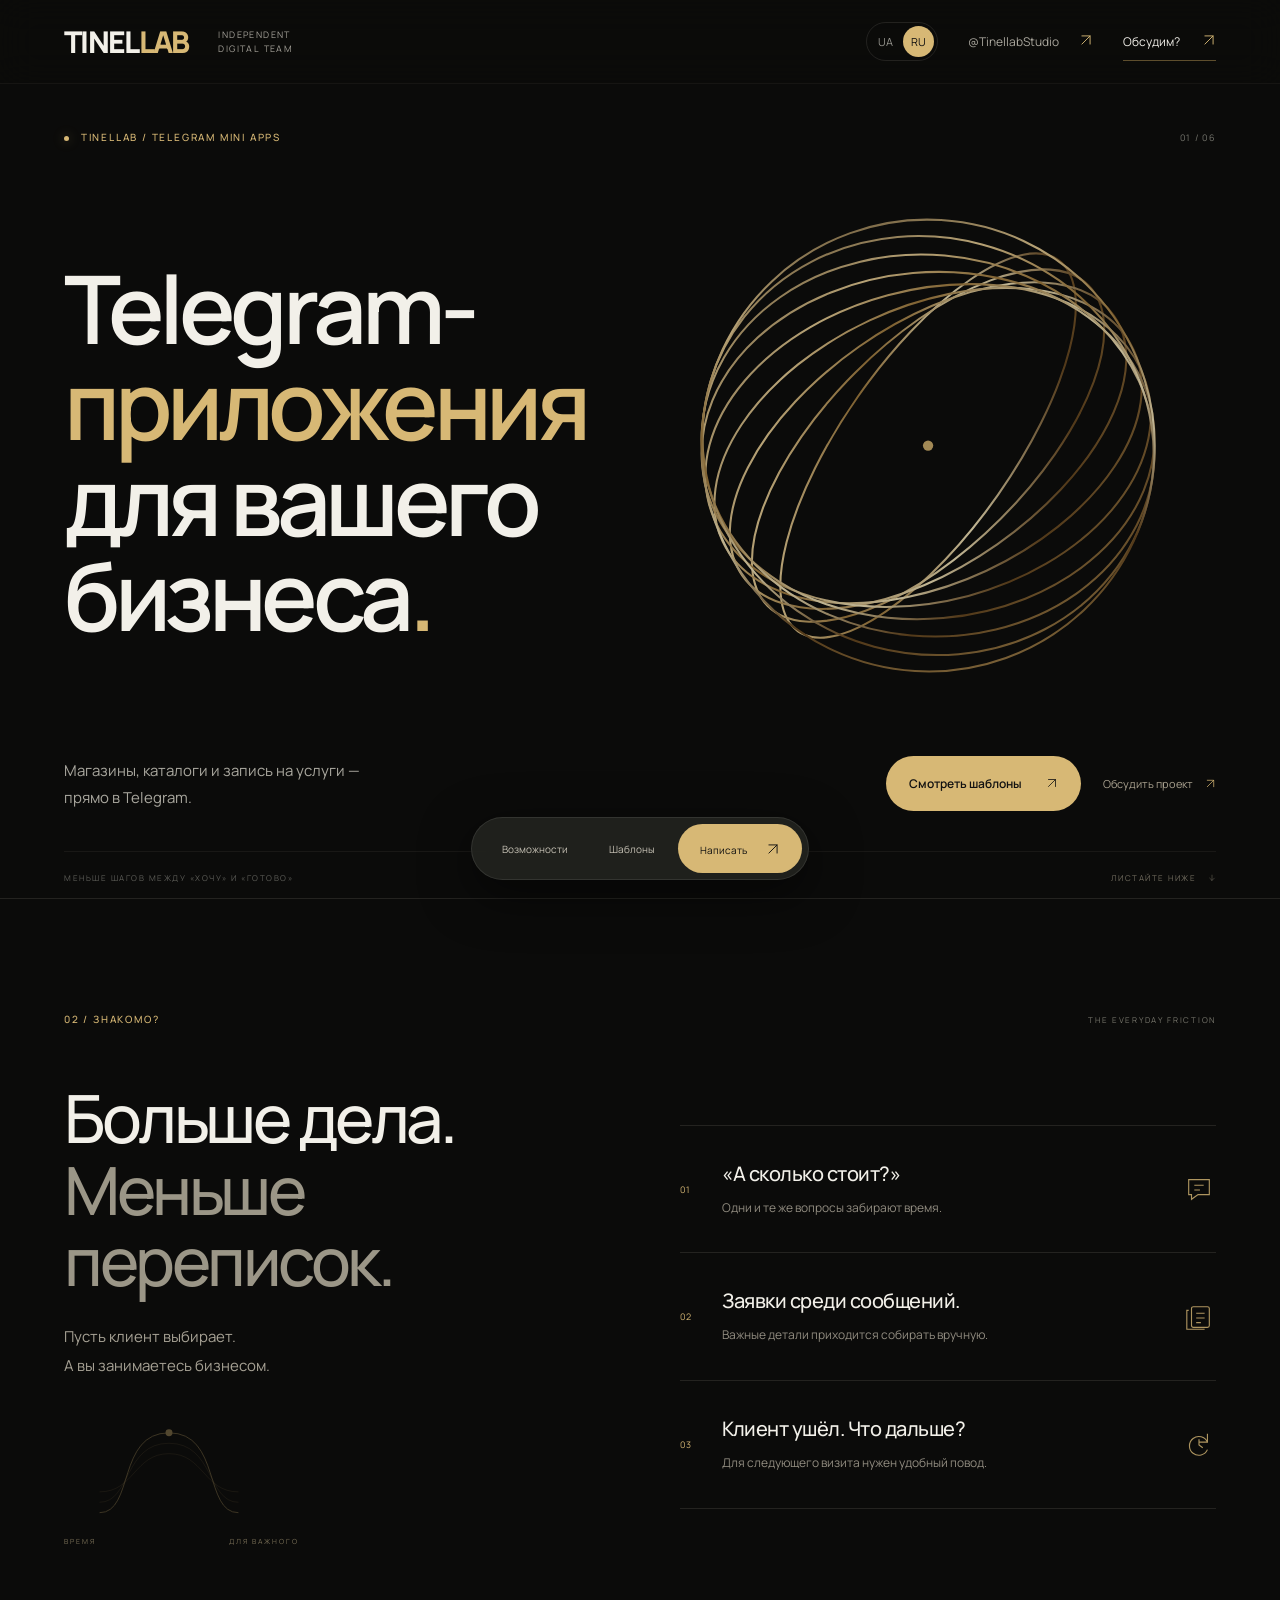
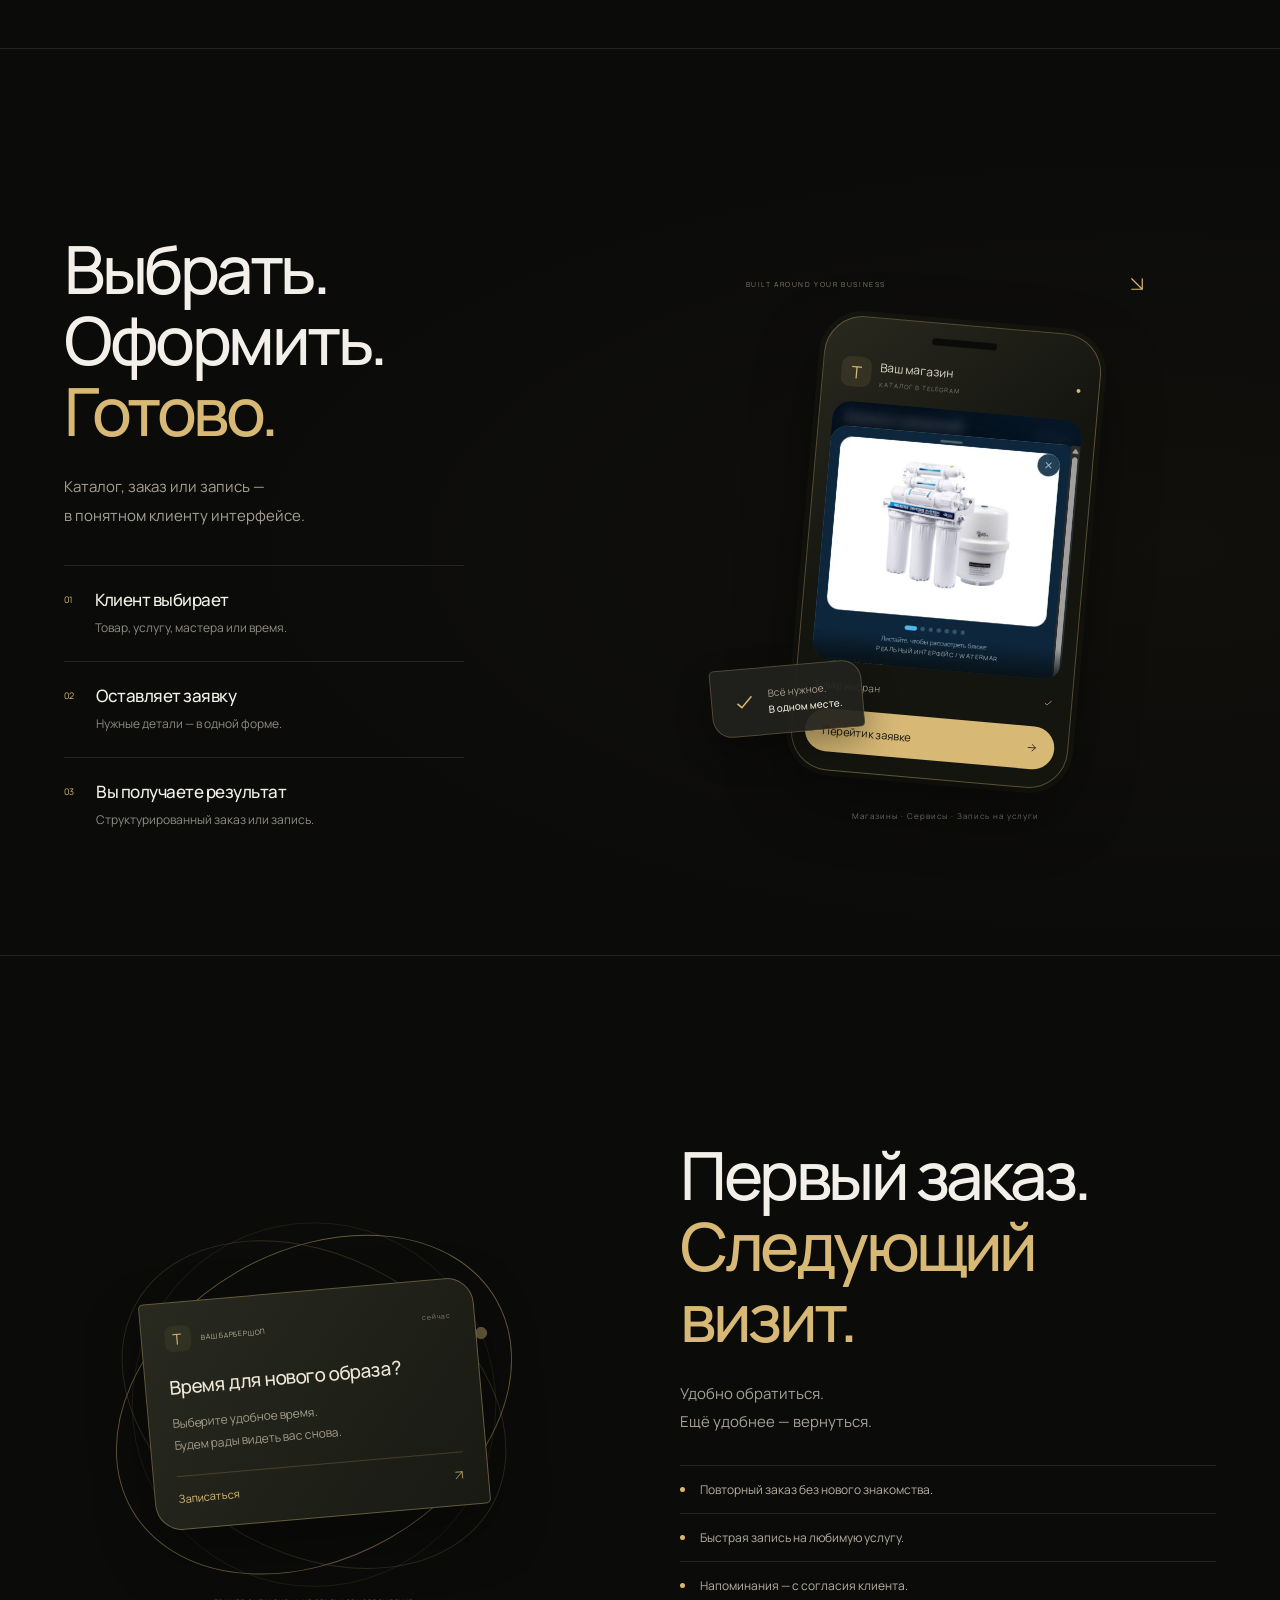
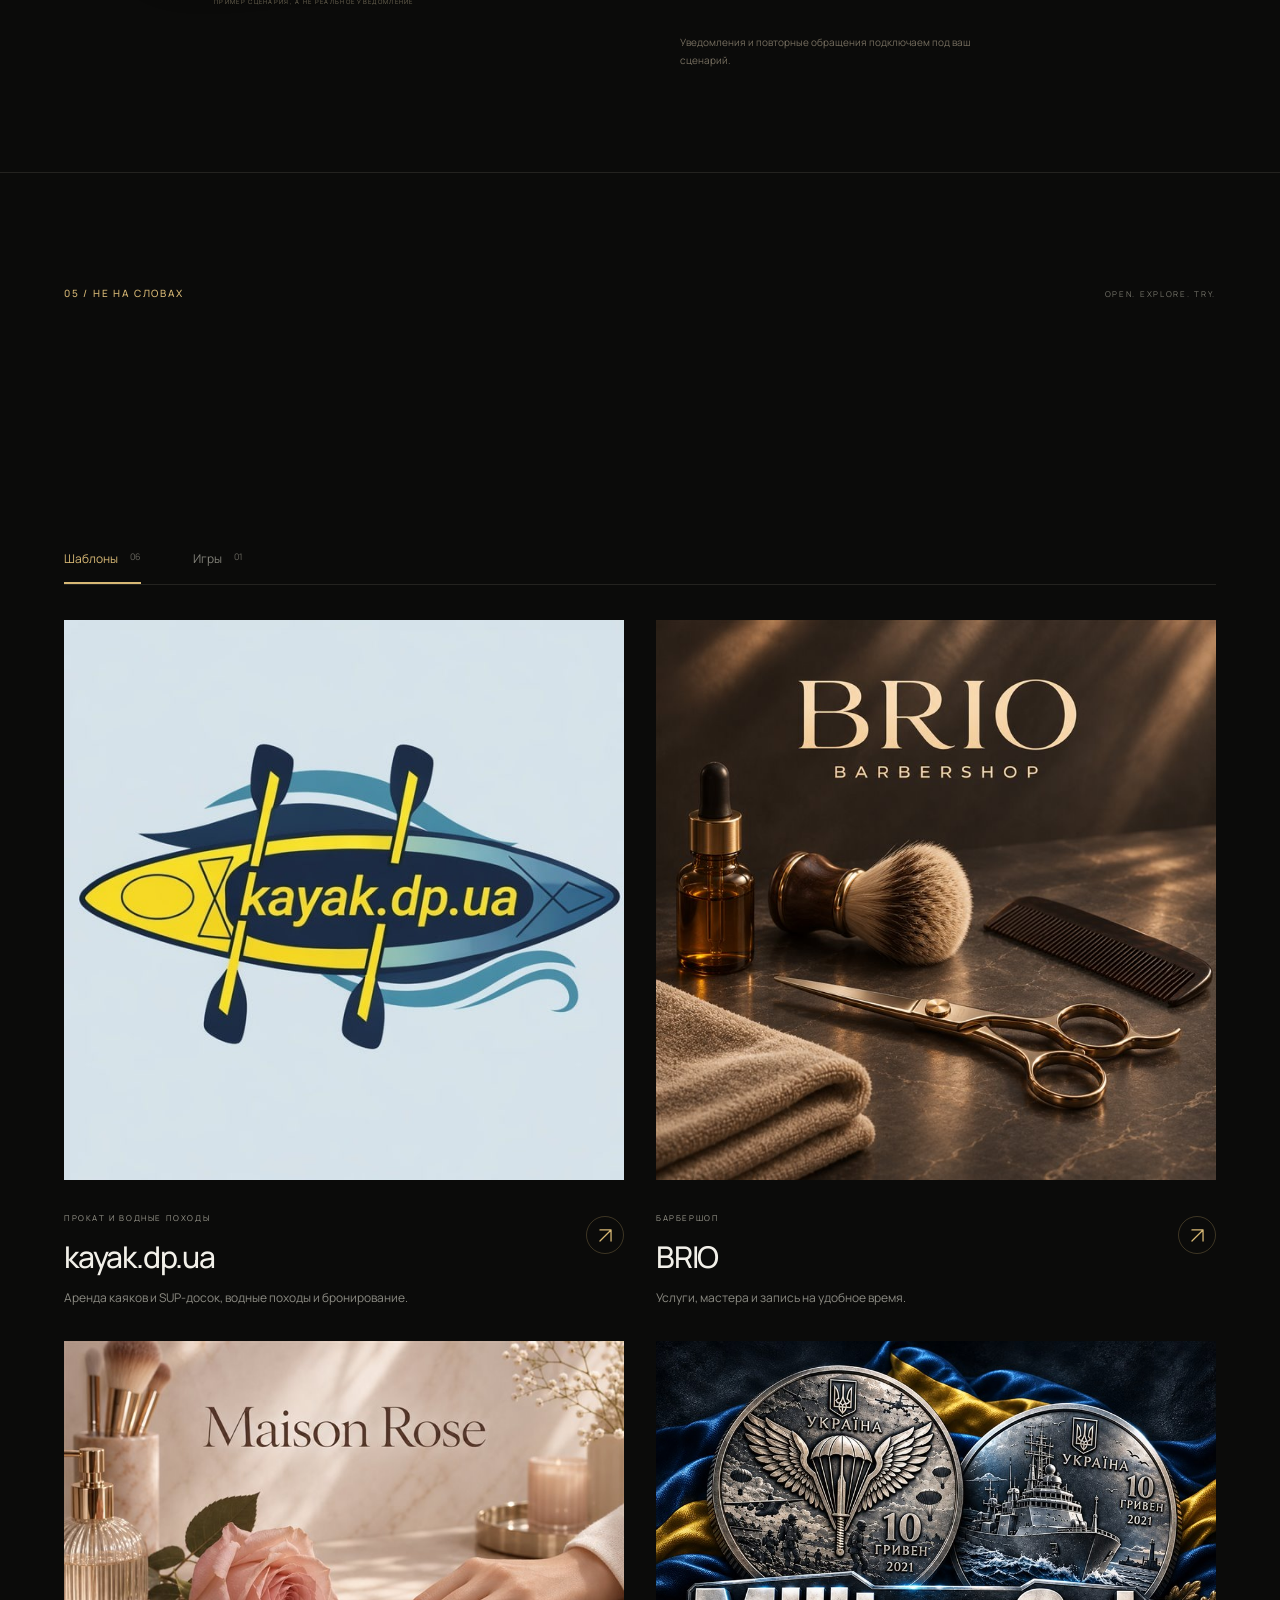
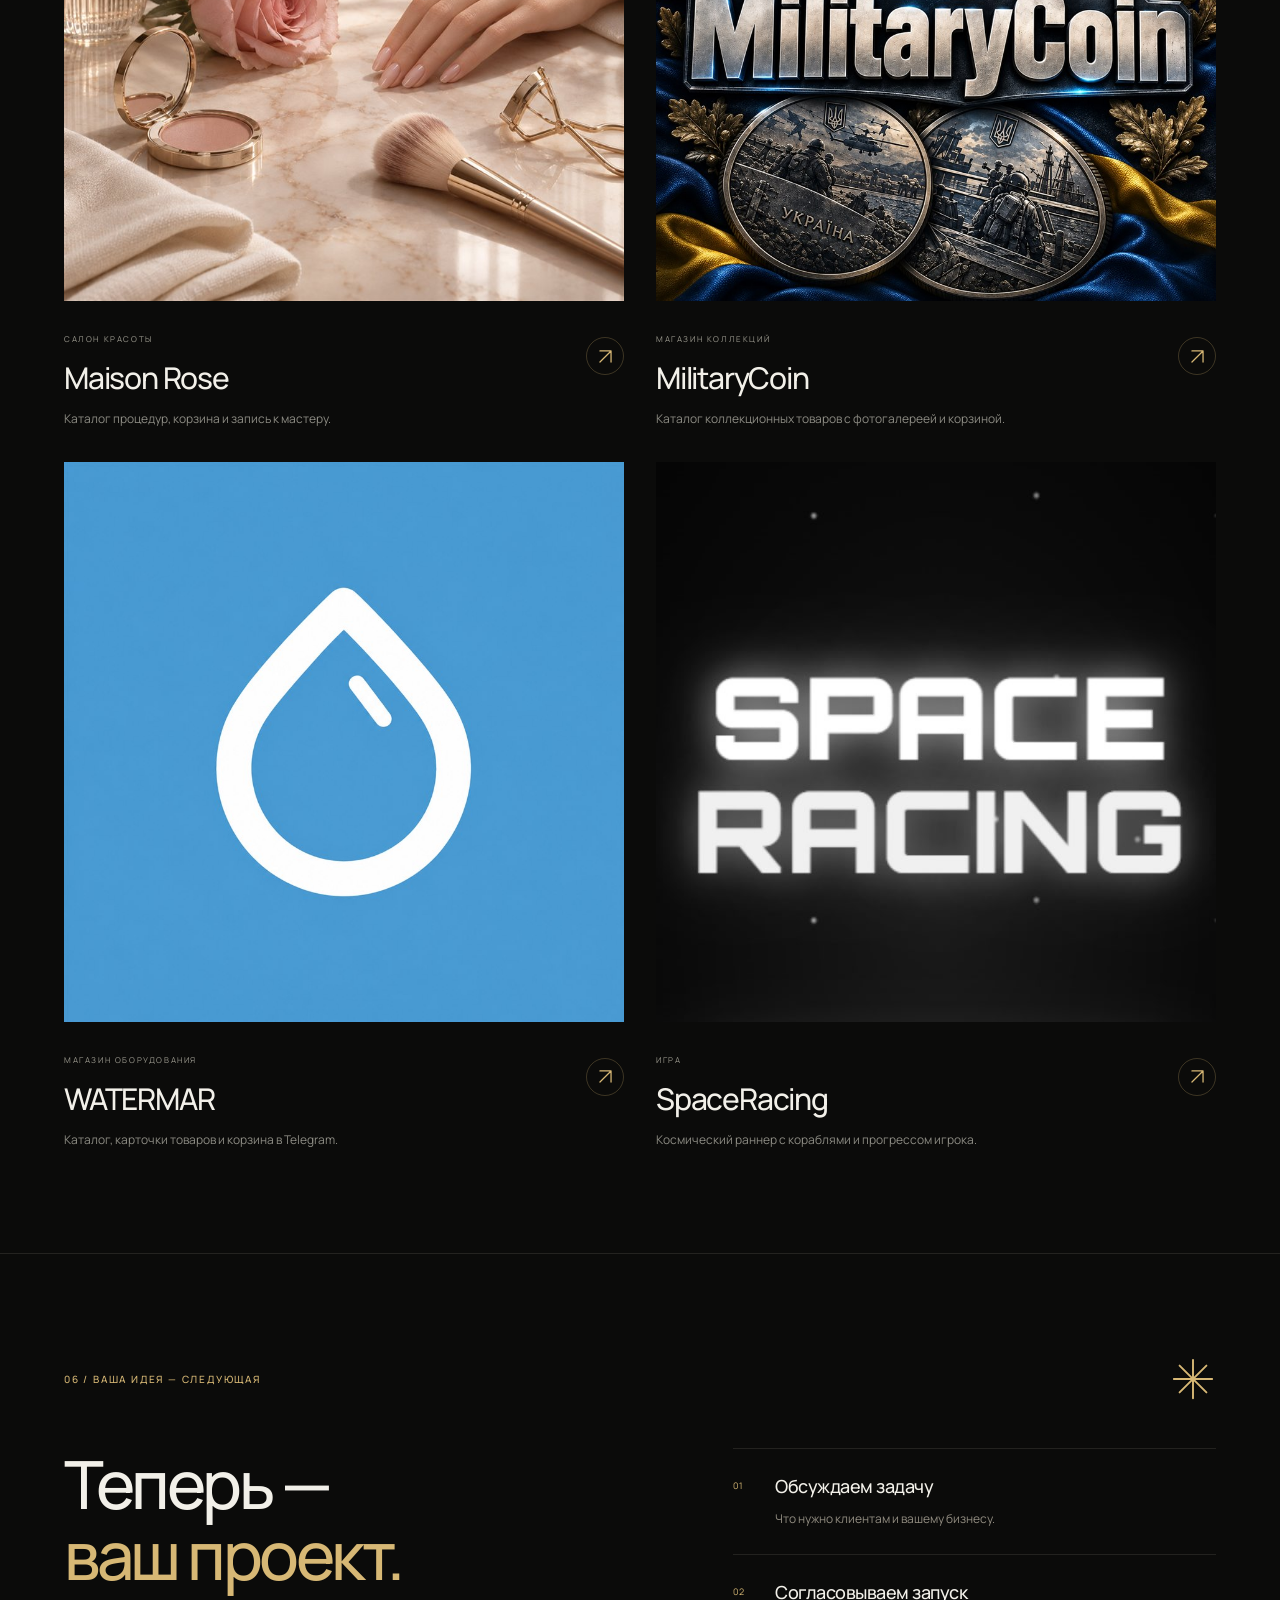
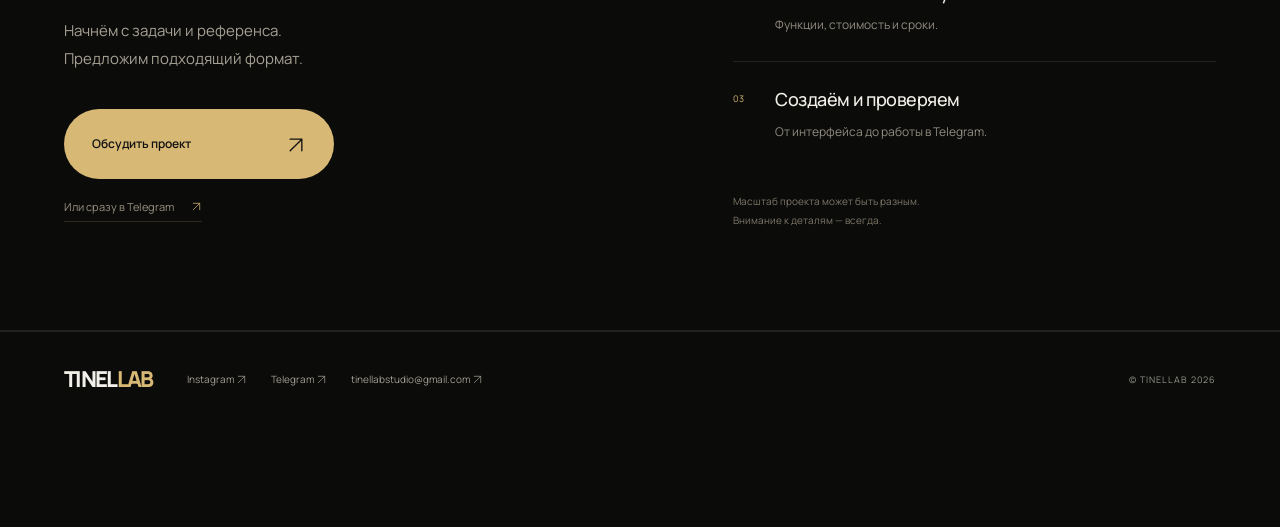
==== index.html @ 578010e9 "Add Ukrainian interface, Instagram and phone contact form" ====
<!doctype html>
<html lang="ru" data-motion="full">
<head>
<meta charset="utf-8"><meta name="viewport" content="width=device-width,initial-scale=1,viewport-fit=cover">
<meta name="theme-color" content="#0b0b0a"><meta name="description" content="TINELLAB — магазины, каталоги и запись на услуги прямо в Telegram. Создаём Mini Apps для вашего бизнеса.">
<title>TINELLAB — Telegram-приложения для бизнеса</title>
<link rel="stylesheet" href="assets/css/main.css?v=gallery"><link rel="stylesheet" href="assets/css/premium.css?v=bottom-launch"><link rel="stylesheet" href="assets/css/contact.css">
<script defer src="assets/js/icons.js"></script><script defer src="assets/js/boot.js"></script><script defer src="data/projects.js?v=projects-6"></script><script defer src="assets/js/player.js?v=kayak"></script><script defer src="assets/js/app.js?v=bottom-launch"></script><script defer src="assets/js/contact.js?v=phone"></script><script defer src="assets/js/premium.js"></script>
<script async src="https://telegram.org/js/telegram-web-app.js" onload="window.dispatchEvent(new Event('telegram-ready'))"></script>
<link rel="stylesheet" href="assets/css/icons.css"><link rel="stylesheet" href="assets/css/story.css"><link rel="stylesheet" href="assets/css/project-covers.css?v=3"><script defer src="assets/js/scroll-scenes.js"></script><link rel="stylesheet" href="assets/css/language.css"><script defer src="assets/js/i18n.js"></script></head>
<body>
<div id="boot" hidden role="status" aria-label="Подготовка портфолио"><div class="boot-logo">TINELLAB</div><div class="boot-track" role="progressbar" aria-label="Готовность интерфейса" aria-valuemin="0" aria-valuemax="100" aria-valuenow="8"><i></i></div><div class="boot-label">Идея обретает форму</div></div>
<script>document.getElementById('boot').hidden=false;window.bootDeadline=setTimeout(function(){document.getElementById('boot').hidden=true},6000)</script>
<header class="topbar"><a class="brand" href="#home" aria-label="TINELLAB — главная">TINEL<span>LAB</span></a><span class="studio-caption">INDEPENDENT<br>DIGITAL TEAM</span><div class="language-picker" role="group" aria-label="Мова / Язык"><button type="button" data-language="uk" aria-pressed="false" lang="uk">UA</button><button type="button" data-language="ru" aria-pressed="true" lang="ru">RU</button></div><a class="header-contact" href="https://t.me/TinellabStudio" target="_blank" rel="noopener">@TinellabStudio <span>↗</span></a><button type="button" class="header-write" data-contact aria-label="Обсудить проект">Обсудим? <span>↗</span></button></header>
<main class="tma-story">
<section class="hero story-section" id="home" aria-labelledby="hero-title">
 <div class="hero-meta motion-item"><p class="eyebrow"><span class="dot"></span> TINELLAB / TELEGRAM MINI APPS</p><span class="story-index">01 / 06</span></div>
 <div class="hero-composition">
  <div class="hero-art" aria-hidden="true"><svg viewBox="0 0 600 620" fill="none"><defs><linearGradient id="metal" x1="100" y1="80" x2="500" y2="550" gradientUnits="userSpaceOnUse"><stop stop-color="#4c3517"/><stop offset=".24" stop-color="#f1d69b"/><stop offset=".39" stop-color="#a78040"/><stop offset=".55" stop-color="#fff0c3"/><stop offset=".72" stop-color="#6b4a20"/><stop offset="1" stop-color="#d6b46f"/></linearGradient></defs><g stroke="url(#metal)" stroke-width="2"><ellipse cx="300" cy="310" rx="220" ry="83" transform="rotate(-55 300 310)"/><ellipse cx="300" cy="310" rx="220" ry="100" transform="rotate(-45 300 310)"/><ellipse cx="300" cy="310" rx="220" ry="117" transform="rotate(-35 300 310)"/><ellipse cx="300" cy="310" rx="220" ry="134" transform="rotate(-25 300 310)"/><ellipse cx="300" cy="310" rx="220" ry="151" transform="rotate(-15 300 310)"/><ellipse cx="300" cy="310" rx="220" ry="168" transform="rotate(-5 300 310)"/><ellipse cx="300" cy="310" rx="220" ry="185" transform="rotate(5 300 310)"/><ellipse cx="300" cy="310" rx="220" ry="202" transform="rotate(15 300 310)"/><ellipse cx="300" cy="310" rx="220" ry="219" transform="rotate(25 300 310)"/></g><circle cx="300" cy="310" r="5" fill="#d6b46f"/></svg></div>
  <h1 class="motion-item" id="hero-title"><span class="hero-line">Telegram-</span><span class="hero-line hero-line-gold">приложения</span><span class="hero-line">для вашего</span><span class="hero-line">бизнеса<span class="gold-period">.</span></span></h1>
 </div>
 <div class="hero-bottom motion-item"><p class="intro">Магазины, каталоги и запись на услуги —<br>прямо в Telegram.</p><div class="story-actions"><a class="button gold" href="#projects">Смотреть шаблоны <span>↗</span></a><button class="text-contact" type="button" data-contact>Обсудить проект <span>↗</span></button></div></div>
 <div class="hero-footer motion-item"><span>МЕНЬШЕ ШАГОВ МЕЖДУ «ХОЧУ» И «ГОТОВО»</span><a href="#friction" aria-label="Узнать больше">ЛИСТАЙТЕ НИЖЕ <span>↓</span></a></div>
</section>

<section class="story-section friction-section" id="friction" aria-labelledby="friction-title">
 <div class="story-section-meta motion-item"><p class="eyebrow">02 / ЗНАКОМО?</p><span class="story-index">THE EVERYDAY FRICTION</span></div>
 <div class="friction-layout"><div class="friction-intro motion-item"><h2 id="friction-title">Больше дела.<br><span>Меньше<br>переписок.</span></h2><p class="story-copy">Пусть клиент выбирает.<br>А вы занимаетесь бизнесом.</p><div class="friction-ornament" aria-hidden="true"><span>ВРЕМЯ</span><svg viewBox="0 0 240 180" fill="none"><path d="M20 145C70 145 45 30 120 30S170 145 220 145" stroke="currentColor"/><path d="M20 130C65 130 55 45 120 45S175 130 220 130M20 115C70 115 70 60 120 60S170 115 220 115" stroke="currentColor" opacity=".3"/><circle cx="120" cy="30" r="5" fill="currentColor"/></svg><span>ДЛЯ ВАЖНОГО</span></div></div>
 <div class="friction-list"><article class="friction-row motion-item"><span class="row-index">01</span><div><h3>«А сколько стоит?»</h3><p>Одни и те же вопросы забирают время.</p></div><svg class="editorial-icon" viewBox="0 0 32 32" fill="none" aria-hidden="true"><path d="M5 6h22v16H15l-7 5v-5H5V6Z"/><path d="M11 12h10M11 17h6"/></svg></article><article class="friction-row motion-item"><span class="row-index">02</span><div><h3>Заявки среди сообщений.</h3><p>Важные детали приходится собирать вручную.</p></div><svg class="editorial-icon" viewBox="0 0 32 32" fill="none" aria-hidden="true"><rect x="8" y="5" width="19" height="22" rx="2"/><path d="M5 9H3v20h19M13 12h9M13 17h9M13 22h5"/></svg></article><article class="friction-row motion-item"><span class="row-index">03</span><div><h3>Клиент ушёл. Что дальше?</h3><p>Для следующего визита нужен удобный повод.</p></div><svg class="editorial-icon" viewBox="0 0 32 32" fill="none" aria-hidden="true"><path d="M25 14a10 10 0 1 0 0 8M25 5v9h-9"/><path d="M16 11v6l4 3"/></svg></article></div></div>
</section>

<section class="story-section solution-section" id="approach" aria-labelledby="solution-title">
 <div class="story-section-meta motion-item"><p class="eyebrow">03 / ВАШ БИЗНЕС. ОДНО ПРИЛОЖЕНИЕ.</p><span class="story-index">FROM INTEREST TO ACTION</span></div>
 <div class="solution-layout"><div class="solution-content"><h2 class="motion-item" id="solution-title">Выбрать.<br>Оформить.<br><span>Готово.</span></h2><p class="story-copy motion-item">Каталог, заказ или запись —<br>в понятном клиенту интерфейсе.</p><div class="solution-steps"><article class="motion-item"><span>01</span><div><h3>Клиент выбирает</h3><p>Товар, услугу, мастера или время.</p></div></article><article class="motion-item"><span>02</span><div><h3>Оставляет заявку</h3><p>Нужные детали — в одной форме.</p></div></article><article class="motion-item"><span>03</span><div><h3>Вы получаете результат</h3><p>Структурированный заказ или запись.</p></div></article></div></div>
 <div class="solution-visual motion-item"><div class="visual-coordinate"><span>BUILT AROUND YOUR BUSINESS</span><span>↘</span></div><div class="phone-scenario"><div class="phone-notch" aria-hidden="true"></div><div class="scenario-header"><span class="scenario-mark">T</span><span>Ваш магазин<small>КАТАЛОГ В TELEGRAM</small></span><span class="scenario-online" aria-hidden="true"></span></div><div class="scenario-photo"><img src="assets/screenshots/watermar-3.png" loading="lazy" alt="Экран карточки оборудования WATERMAR"><span>РЕАЛЬНЫЙ ИНТЕРФЕЙС / WATERMAR</span></div><div class="scenario-selected"><span>Товар выбран</span><span>✓</span></div><div class="scenario-cta">Перейти к заявке <span>→</span></div></div><div class="floating-note"><svg viewBox="0 0 24 24" fill="none" aria-hidden="true"><path d="m5 12 4 4L19 6"/></svg><span>Всё нужное.<br><strong>В одном месте.</strong></span></div><p class="visual-caption">Магазины · Сервисы · Запись на услуги</p></div></div>
</section>

<section class="story-section return-section" id="return" aria-labelledby="return-title">
 <div class="story-section-meta motion-item"><p class="eyebrow">04 / ПРОДОЛЖЕНИЕ ЗНАКОМСТВА</p><span class="story-index">ONE VISIT IS JUST A START</span></div>
 <div class="return-layout"><div class="return-visual motion-item"><div class="return-orbit" aria-hidden="true"><svg viewBox="0 0 440 420" fill="none"><ellipse cx="220" cy="210" rx="185" ry="135" transform="rotate(-30 220 210)"/><ellipse cx="220" cy="210" rx="180" ry="130" transform="rotate(30 220 210)"/><circle cx="220" cy="210" r="160"/><circle cx="367" cy="147" r="5" fill="currentColor"/></svg></div><div class="reminder-example"><div class="reminder-head"><span class="reminder-logo">T</span><span>ВАШ БАРБЕРШОП</span><span>сейчас</span></div><h3>Время для нового образа?</h3><p>Выберите удобное время.<br>Будем рады видеть вас снова.</p><div class="reminder-action">Записаться <span>↗</span></div></div><p class="example-label">ПРИМЕР СЦЕНАРИЯ, А НЕ РЕАЛЬНОЕ УВЕДОМЛЕНИЕ</p></div><div class="return-content"><h2 class="motion-item" id="return-title">Первый заказ.<br><span>Следующий<br>визит.</span></h2><p class="story-copy motion-item">Удобно обратиться.<br>Ещё удобнее — вернуться.</p><div class="return-points"><div class="motion-item"><span class="dot"></span><p>Повторный заказ без нового знакомства.</p></div><div class="motion-item"><span class="dot"></span><p>Быстрая запись на любимую услугу.</p></div><div class="motion-item"><span class="dot"></span><p>Напоминания — с согласия клиента.</p></div></div><p class="integration-caption motion-item">Уведомления и повторные обращения подключаем под ваш сценарий.</p></div></div>
</section>

<section class="work story-section" id="projects" aria-labelledby="projects-title"><div class="story-section-meta motion-item"><p class="eyebrow">05 / НЕ НА СЛОВАХ</p><span class="story-index">OPEN. EXPLORE. TRY.</span></div><div class="section-heading motion-item"><div><h2 id="projects-title">Посмотрите.<br><span>Попробуйте.</span></h2></div><p class="section-aside">Выберите формат для своей идеи.<br>Откройте и попробуйте.</p></div><div class="tabs motion-item" aria-label="Витрина решений"><button type="button" data-category="templates" aria-pressed="true">Шаблоны <span>04</span></button><button type="button" data-category="games" aria-pressed="false">Игры <span>01</span></button></div><div id="project-grid" class="grid" aria-live="polite"></div></section>

<section class="contact story-section launch-section" id="contact" aria-labelledby="launch-title"><div class="story-section-meta motion-item"><p class="eyebrow">06 / ВАША ИДЕЯ — СЛЕДУЮЩАЯ</p><span class="contact-spark" aria-hidden="true">✳</span></div><div class="launch-layout"><div><h2 class="motion-item" id="launch-title">Теперь —<br><span>ваш проект.</span></h2><p class="story-copy motion-item">Начнём с задачи и референса.<br>Предложим подходящий формат.</p><div class="launch-actions motion-item"><button type="button" class="button gold contact-cta" data-contact>Обсудить проект <span>↗</span></button><a class="direct-contact" href="https://t.me/TinellabStudio" target="_blank" rel="noopener">Или сразу в Telegram <span>↗</span></a></div></div><div class="launch-process"><article class="motion-item"><span class="row-index">01</span><div><h3>Обсуждаем задачу</h3><p>Что нужно клиентам и вашему бизнесу.</p></div></article><article class="motion-item"><span class="row-index">02</span><div><h3>Согласовываем запуск</h3><p>Функции, стоимость и сроки.</p></div></article><article class="motion-item"><span class="row-index">03</span><div><h3>Создаём и проверяем</h3><p>От интерфейса до работы в Telegram.</p></div></article><p class="launch-footnote motion-item">Масштаб проекта может быть разным.<br>Внимание к деталям — всегда.</p></div></div></section>
</main>

<footer><a class="brand" href="#home">TINEL<span>LAB</span></a><div class="footer-links"><a href="https://www.instagram.com/tinellabstudio/" target="_blank" rel="noopener noreferrer">Instagram ↗</a><a href="https://t.me/TinellabStudio" target="_blank" rel="noopener">Telegram ↗</a><a href="mailto:tinellabstudio@gmail.com">tinellabstudio@gmail.com ↗</a></div><span>© TINELLAB 2026</span></footer>
<nav class="floating-nav" aria-label="Навигация портфолио"><a href="#approach">Возможности</a><a href="#projects">Шаблоны</a><button type="button" data-contact>Написать <span>↗</span></button></nav>
<dialog id="project-dialog" aria-labelledby="project-title"><div class="dialog-top"><span class="eyebrow">TINELLAB / ОБЗОР РЕШЕНИЯ</span><button type="button" class="close" aria-label="Закрыть карточку" autofocus>✕</button></div><div id="project-details"></div><footer class="project-dialog-footer" hidden><button type="button" class="button gold project-launch"></button></footer></dialog>
<dialog id="contact-dialog" class="contact-dialog" aria-labelledby="contact-title" aria-describedby="contact-intro"><div class="form-topline"><span>TINELLAB / LET’S CREATE</span><button type="button" class="close" aria-label="Закрыть контакты">✕</button></div><div class="contact-form-inner"><p class="eyebrow">ХОРОШИЕ ПРОЕКТЫ НАЧИНАЮТСЯ С РАЗГОВОРА</p><h2 id="contact-title"><span>Есть идея?</span><br>Расскажите нам.</h2><p id="contact-intro" class="contact-intro">Несколько слов о вашей задаче — и мы познакомимся ближе.</p><form id="inquiry-form">
  <div class="form-row">
    <label>Как вас зовут <span>*</span><input name="name" autocomplete="name" maxlength="100" required placeholder="Ваше имя"></label>
    <label>Номер телефона <span>*</span><input type="tel" name="phone" autocomplete="tel" inputmode="tel" maxlength="32" required placeholder="+380 XX XXX XX XX"></label>
  </div>
  <label>Ваш Telegram <span>*</span><input name="telegram" autocomplete="off" maxlength="64" required placeholder="@username" aria-describedby="telegram-hint"><small id="telegram-hint">Для связи, если не получится дозвониться.</small></label>
  <label>Пару слов о проекте <span>*</span><textarea name="idea" rows="3" maxlength="4000" required placeholder="Что хотите создать? Какие функции важны? Добавьте ссылку на референс."></textarea></label>
  <div class="form-bottom"><button class="button gold form-submit" type="submit">Продолжить в Telegram <span>↗</span></button></div>
  <p class="form-note">Откроем Telegram с текстом заявки. Проверьте его и отправьте сообщение.</p>
  <p class="form-status" role="status" aria-live="polite"></p>
</form>
</div></dialog>
</body></html>
---- assets/css/main.css ----
:root{color-scheme:dark;--bg:#090909;--panel:#111;--text:#f5f3ee;--gold:#c9a55c;--muted:#99958e;--line:#ffffff18;font-family:Arial,Helvetica,sans-serif}*{box-sizing:border-box}html{scroll-behavior:smooth;scroll-padding-top:24px}body{margin:0;background:var(--bg);color:var(--text)}a{color:inherit;text-decoration:none}button{font:inherit;color:inherit;cursor:pointer}button,a{-webkit-tap-highlight-color:transparent}button:focus-visible,a:focus-visible{outline:2px solid var(--gold);outline-offset:5px}.topbar,main,footer{max-width:1160px;margin:auto}.topbar{display:flex;align-items:center;justify-content:space-between;padding:30px 32px;border-bottom:1px solid var(--line)}.brand{font-size:24px;font-weight:800;letter-spacing:-1px}.brand span{color:var(--gold)}.brand i{font-size:11px;vertical-align:top;margin-left:4px;font-style:normal}.studio,.eyebrow{font-size:11px;letter-spacing:2px}.studio{color:var(--muted)}.hero{padding:90px 32px 0;position:relative;overflow:hidden}.hero:after{content:'';position:absolute;width:420px;height:420px;border:1px solid #c9a55c17;border-radius:50%;right:-220px;top:10px;box-shadow:0 0 0 65px #c9a55c05,0 0 0 130px #c9a55c03;pointer-events:none}.eyebrow{color:var(--gold);line-height:1.6}.dot{display:inline-block;width:6px;height:6px;background:var(--gold);border-radius:50%;margin-right:8px}h1{font-size:clamp(42px,6.7vw,80px);line-height:1.08;letter-spacing:-3px;margin:30px 0}h1 span,h2 span{color:var(--gold)}.intro{max-width:580px;color:#b5b1aa;font-size:18px;line-height:1.8}.actions{display:flex;gap:12px;flex-wrap:wrap;margin:32px 0 70px}.button{display:inline-flex;align-items:center;justify-content:center;gap:28px;padding:17px 24px;border-radius:8px;font-size:14px;transition:transform .25s,background .25s}.button:hover{transform:translateY(-2px)}.gold{background:var(--gold);color:#090909;font-weight:bold}.outline{border:1px solid #ffffff30}.hero-footer{display:flex;justify-content:space-between;border-top:1px solid var(--line);padding:23px 0;font-size:10px;letter-spacing:1.5px;color:var(--muted)}.section{padding:70px 32px}.section-heading{display:flex;align-items:end;justify-content:space-between;gap:20px}h2{font-size:clamp(32px,4vw,48px);line-height:1.15;letter-spacing:-1.5px;margin:15px 0}.muted{font-size:13px;color:var(--muted)}.tabs{display:flex;gap:8px;margin:30px 0 24px;overflow:auto;padding:3px}.tabs button{border:1px solid var(--line);border-radius:100px;white-space:nowrap;padding:13px 20px;background:transparent;color:#b5b1aa;font-size:13px;transition:background .25s,color .25s}.tabs button[aria-pressed=true]{background:var(--gold);border-color:var(--gold);color:#090909}.grid{display:grid;grid-template-columns:repeat(2,minmax(0,1fr));gap:24px}.project-card{text-align:left;background:var(--panel);padding:0;border:1px solid var(--line);border-radius:18px;overflow:hidden;animation:enter .35s ease both;transition:border-color .25s,transform .25s}.project-card:hover{transform:translateY(-4px);border-color:#c9a55c70}.cover{height:240px;display:flex;align-items:center;justify-content:center;position:relative;overflow:hidden;background:#171613;color:var(--gold);font-size:90px;font-weight:bold;letter-spacing:-7px}.cover:before,.cover:after{content:'';position:absolute;width:240px;height:240px;border:1px solid #c9a55c2b;border-radius:50%;transform:translate(100px,55px)}.cover:after{width:310px;height:310px}.cover strong{z-index:1;font-weight:400}.cover-type,.cover-caption{position:absolute;font-size:9px;letter-spacing:2px;font-weight:400;color:#b3a78b;left:22px}.cover-type{top:22px}.cover-caption{bottom:22px}.space{background:radial-gradient(ellipse at 60% 80%,#403620,#111 70%)}.space:before{border-radius:15%;transform:rotate(-30deg);width:320px;height:75px}.drago{background:linear-gradient(135deg,#29251b,#111 65%)}.drago:before{border-radius:0;transform:rotate(35deg)}.card-body{padding:25px}.badge{font-size:10px;color:var(--gold);letter-spacing:1px}h3{font-size:28px;letter-spacing:-1px;margin:12px 0}.card-body p{color:var(--muted);font-size:14px;line-height:1.7;margin-bottom:24px}.card-action{display:block;border-top:1px solid var(--line);padding-top:19px;font-size:13px}.approach{border-top:1px solid var(--line);border-bottom:1px solid var(--line)}.approach-grid{display:grid;grid-template-columns:1fr 1fr;gap:60px}.approach-grid p,.contact>p:not(.eyebrow){color:#b5b1aa;line-height:1.9;font-size:16px}.steps{display:flex;flex-wrap:wrap;gap:15px;font-size:11px;color:var(--gold);margin-top:30px}.contact{padding-top:80px;padding-bottom:80px}.contact>p{max-width:500px}.contact .contact-note{font-size:13px!important;color:var(--muted)!important;border-left:2px solid var(--gold);padding-left:16px;margin-top:30px}footer{border-top:1px solid var(--line);padding:30px 32px;display:flex;align-items:center;justify-content:space-between;gap:20px}footer>span{color:var(--muted);font-size:11px}.modal-open{overflow:hidden}dialog{border:1px solid #c9a55c40;border-radius:22px;background:#111;color:var(--text);padding:0;width:min(600px,calc(100% - 24px));max-height:85dvh;overscroll-behavior:contain}dialog[open]{animation:enter .32s ease both}dialog::backdrop{background:#000b;backdrop-filter:blur(8px)}dialog.leaving{animation:leave .22s ease both}.dialog-top{display:flex;justify-content:space-between;align-items:center;padding:16px 22px}.close{border:1px solid var(--line);background:#ffffff08;border-radius:50%;width:40px;height:40px}.detail-body{padding:28px}.detail-body>p:not(.eyebrow){font-size:15px;line-height:1.8;color:#b5b1aa}.integration-note{border-top:1px solid var(--line);padding-top:20px;font-size:12px!important}@keyframes enter{from{opacity:0;transform:translateY(16px)}to{opacity:1;transform:translateY(0)}}@keyframes leave{to{opacity:0;transform:translateY(16px)}}@media(max-width:650px){.topbar{padding:22px}.studio{font-size:9px}.hero{padding:55px 22px 0}h1{letter-spacing:-1.8px}.intro{font-size:16px}.actions{margin-bottom:45px}.button{padding:16px 18px;font-size:13px}.hero-footer{font-size:8px}.section{padding:45px 22px}.section-heading{display:block}.section-heading>.muted{display:none}.grid{grid-template-columns:1fr}.cover{height:230px}.approach-grid{grid-template-columns:1fr;gap:10px}.tabs{margin-left:-3px;margin-right:-10px}.tabs button{padding:12px 15px;font-size:12px}footer{padding:25px 22px;align-items:start;flex-direction:column}.contact h2{font-size:44px}}

/* Motion preference belongs to this site; system settings are untouched. */
.motion-toggle{background:transparent;border:1px solid var(--line);border-radius:100px;padding:9px 12px;color:var(--muted);font-size:11px}
html[data-motion="full"]{scroll-behavior:smooth}
html[data-motion="full"] .reveal{opacity:0;transform:translateY(28px);transition:opacity .75s cubic-bezier(.2,.7,.2,1),transform .75s cubic-bezier(.2,.7,.2,1);transition-delay:var(--reveal-delay,0ms)}
html[data-motion="full"] .reveal.visible{opacity:1;transform:none}
html[data-motion="full"] .project-card{animation:enter .55s cubic-bezier(.2,.7,.2,1) both}
html[data-motion="full"] dialog[open]{animation:enter .45s cubic-bezier(.2,.7,.2,1) both}
html[data-motion="full"] dialog.leaving{animation:leave .22s ease both}
html[data-motion="full"] dialog[open]::backdrop{animation:backdrop-in .4s ease both}
@keyframes backdrop-in{from{opacity:0}to{opacity:1}}
html[data-motion="reduced"]{scroll-behavior:auto}
html[data-motion="reduced"] *,html[data-motion="reduced"] *:before,html[data-motion="reduced"] *:after{animation:none!important;transition:none!important}
html[data-motion="reduced"] .reveal{opacity:1;transform:none}
.player-shell{position:fixed;inset:0;margin:0;width:100%;height:100dvh;max-width:none;max-height:none;border:0;border-radius:0;padding:0;background:#090909;overflow:hidden}.player-shell[open]{display:flex;flex-direction:column}.player-header{display:flex;align-items:center;justify-content:space-between;gap:12px;padding:calc(10px + env(safe-area-inset-top)) 12px 10px;border-bottom:1px solid #c9a55c40;flex-shrink:0}.player-header .button{padding:10px 14px;font-size:12px}.player-header>span{font-size:12px;color:#c9a55c}.player-stage{flex:1;position:relative;min-height:0}.player-stage iframe{width:100%;height:100%;border:0;background:#000}.player-loading{position:absolute;inset:0;z-index:1;display:flex;align-items:center;justify-content:center;flex-direction:column;gap:18px;background:#090909;color:#c9a55c}.player-loading[hidden]{display:none}.player-loading strong{font-size:38px;letter-spacing:-2px}.player-loading progress{width:200px;height:3px;accent-color:#c9a55c}.player-loading p{font-size:12px;color:#aaa}


[hidden]{display:none!important}


dialog.has-gallery{width:min(900px,calc(100% - 24px))}.case-row{display:grid;grid-template-columns:minmax(0,1fr) minmax(0,1fr);align-items:center;gap:32px;margin:36px 0;padding:24px 0;border-top:1px solid var(--line)}.case-row:nth-of-type(even)>.screenshot-thumbnail{order:2}.case-row img{width:100%;height:auto;max-height:480px;object-fit:contain;border-radius:14px;display:block}.case-row p{color:#b5b1aa;font-size:15px;line-height:1.8}.has-gallery .detail-body>.button{width:100%;margin-top:12px}@media(max-width:600px){.case-row{grid-template-columns:1fr;gap:16px}.case-row:nth-of-type(even)>.screenshot-thumbnail{order:0}.case-row img{max-height:400px}.case-row h3{font-size:23px}}
---- assets/css/premium.css ----
@import url('https://fonts.googleapis.com/css2?family=Manrope:wght@400;500;600;700;800&display=swap');
:root{--bg:#0b0b0a;--text:#f2f0e9;--gold:#d7b875;--muted:#96958d;--line:#f0ead51b;font-family:'Manrope',Arial,sans-serif}body{background:var(--bg);padding-bottom:100px}button,input,textarea{font:inherit}button{background:transparent}::selection{background:#d7b875;color:#0b0b0a}.topbar,main,footer{max-width:1440px}.topbar{padding:30px 5%;border-bottom:0;gap:30px}.brand{font-size:27px;letter-spacing:-1.6px;font-weight:800;white-space:nowrap}.brand sup{font-size:9px;vertical-align:top;margin-left:6px;letter-spacing:0}.studio-caption{font-size:9px;line-height:1.5;letter-spacing:1.4px;color:#a5a299;margin-right:auto}.header-contact{font-size:12px;color:#aaa79d}.header-contact span{color:var(--gold);margin-left:18px}.header-write{color:var(--text);font-size:12px;border-bottom:1px solid #c9a55c70;padding:10px 0}.header-write span{margin-left:20px;color:var(--gold)}.hero{padding:40px 5% 0;overflow:hidden}.hero:after{display:none}.hero-meta{display:flex;align-items:center;justify-content:space-between}.hero-meta>span{font-size:9px;letter-spacing:1.3px;color:#77776f}.eyebrow{font-size:10px;letter-spacing:1.8px;font-weight:500}.dot{width:5px;height:5px;box-shadow:0 0 12px #d7b87570}.hero-composition{position:relative;padding:40px 0 15px}h1{position:relative;z-index:1;font-size:clamp(64px,8.6vw,124px);font-weight:600;line-height:.99;letter-spacing:-7px;margin:0;pointer-events:none}.hero-line{display:block;color:var(--text)}h1 .hero-line-gold{color:var(--gold)}.gold-period{color:var(--gold)}.hero-art{position:absolute;right:-4%;top:-90px;width:55%;height:calc(100% + 150px);pointer-events:none;opacity:.85}.hero-art svg{width:100%;height:100%;animation:sculpture-drift 22s ease-in-out infinite}.art-coordinate{position:absolute;right:18%;bottom:18%;font-size:8px;letter-spacing:2px;color:#9d875a;writing-mode:vertical-rl}.hero-bottom{display:flex;align-items:end;justify-content:space-between;gap:60px;padding:28px 0 50px}.intro{margin:0;font-size:14px;line-height:1.85;max-width:440px;color:#a9a79e}.hero-project-link{display:flex;align-items:center;gap:30px;font-size:12px;line-height:1.6}.round-arrow{border:1px solid #d7b87565;border-radius:50%;width:66px;height:66px;display:grid;place-items:center;color:var(--gold);font-size:27px;transition:background .3s,transform .3s}.hero-project-link:hover .round-arrow{background:var(--gold);color:var(--bg);transform:rotate(-10deg)}.hero-footer{padding:20px 0;font-size:8px;letter-spacing:1.5px;color:#73736d}.discipline-strip{max-width:none;border-top:1px solid var(--line);border-bottom:1px solid var(--line);padding:25px 5%;display:flex;align-items:center;justify-content:space-between;gap:25px;overflow:hidden;color:#9b988f;font-size:11px;letter-spacing:1.5px;white-space:nowrap}.discipline-strip i{color:var(--gold);font-size:22px;font-style:normal}.section{padding:100px 5%}.section-heading{align-items:end;margin-bottom:40px}.section h2{font-size:clamp(44px,5vw,70px);font-weight:500;line-height:1.06;letter-spacing:-3px;margin:24px 0 0}.section h2 span{color:#929087}.section-aside{font-size:12px;line-height:1.9;color:#85847c;margin:0 0 6px}.tabs{gap:0;border-bottom:1px solid var(--line);padding:0;margin:0 0 35px;overflow:auto}.tabs button{font-size:12px;border:0;border-radius:0;color:#818078;padding:17px 27px 17px 0;margin-right:25px;background:none;position:relative}.tabs button span{font-size:9px;margin-left:10px;vertical-align:top;color:#69675f}.tabs button[aria-pressed=true]{background:none;color:var(--gold);border:0}.tabs button:after{content:'';position:absolute;height:2px;left:0;bottom:0;right:27px;transform:scaleX(0);transform-origin:left;background:var(--gold);transition:transform .4s}.tabs button[aria-pressed=true]:after{transform:scaleX(1)}.grid{gap:32px}.project-card{border:0;background:transparent;border-radius:0;overflow:visible}.project-card:hover{border:0;transform:translateY(-5px)}.project-card .cover{height:350px;border-radius:4px 42px 4px 4px;border:1px solid #ffffff12;position:relative;isolation:isolate;transition:border-color .35s;background:#151b1c}.project-card:hover .cover{border-color:#d7b87560}.project-card .cover:before{width:300px;height:300px;transform:translate(120px,130px);border-color:#ffffff0d;z-index:-1}.project-card .cover:after{width:480px;height:480px;border-color:#ffffff0b;z-index:-1}.project-card .cover.space{background:radial-gradient(ellipse at 15% 85%,#292d29,#111516)}.project-card .cover.water{background:radial-gradient(ellipse at 30% 80%,#244551,#101a1d)}.project-card .cover.drago{background:radial-gradient(ellipse at 15% 85%,#473827,#17140f)}.project-card .cover strong{position:absolute;left:25px;bottom:35px;font-size:68px;color:#ffffff0c;letter-spacing:-5px;font-weight:600;z-index:-1}.cover-type{font-size:8px;top:24px;left:24px;letter-spacing:1.8px;color:#bbb7a8}.cover-caption{font-size:8px;bottom:20px;left:24px;color:#8f968d}.project-preview{position:absolute;top:45px;left:50%;width:178px;height:330px;object-fit:cover;object-position:top;border:5px solid #272928;border-radius:25px;box-shadow:-18px 25px 45px #0007;transform:translateX(-15%) rotate(7deg);transition:transform .65s cubic-bezier(.2,.7,.2,1);background:#111}.project-preview-secondary{top:93px;width:150px;height:285px;transform:translateX(-105%) rotate(-9deg);filter:brightness(.75);z-index:-1}.project-card:hover .project-preview{transform:translateX(-15%) rotate(3deg) translateY(-8px)}.project-card:hover .project-preview-secondary{transform:translateX(-105%) rotate(-5deg) translateY(-4px)}.card-body{padding:24px 0 0;position:relative}.badge{font-size:8px;letter-spacing:1.6px;text-transform:uppercase;color:#9b998e}.card-body h3{font-size:30px;font-weight:500;letter-spacing:-1.2px;margin:10px 0}.card-body p{font-size:12px;line-height:1.8;margin:0 45px 0 0;color:#8c8b83}.card-action{position:absolute;right:0;top:36px;border:1px solid #d7b87540;border-radius:50%;width:38px;height:38px;display:grid;place-items:center;padding:0;font-size:21px;color:var(--gold)}.approach{border-color:var(--line)}.approach-grid{grid-template-columns:1fr 1fr;gap:90px;align-items:start}.approach-copy>p{font-size:14px;line-height:1.9;color:#96948b;margin:24px 0}.process-list{margin-top:40px}.process-list>div{position:relative;border-top:1px solid var(--line);padding:22px 0 22px 42px}.process-list>div>span{position:absolute;left:0;top:26px;font-size:10px;color:var(--gold)}.process-list h3{font-size:16px;font-weight:500;letter-spacing:0;margin:0 0 8px}.process-list p{font-size:11px;color:#87867d;line-height:1.7;margin:0}.contact{position:relative;overflow:hidden;padding-bottom:80px}.contact-kicker{display:flex;justify-content:space-between;align-items:center}.contact-spark{font-size:70px;font-weight:400;line-height:1;color:var(--gold)}.contact h2{font-size:clamp(48px,7.5vw,100px);letter-spacing:-4px;line-height:1.02;margin-top:15px}.contact h2 span{color:var(--gold)}.contact-bottom{display:flex;align-items:center;justify-content:space-between;margin-top:40px;gap:20px}.contact-bottom p{font-size:13px;color:#959289;line-height:1.8;margin:0}.button{border-radius:100px;padding:18px 27px;font-size:12px;font-weight:600;gap:35px}.gold{background:var(--gold);border:0;color:#111}.contact-cta{padding:20px 28px}.contact-cta span{font-size:22px}footer{border-color:var(--line);padding:35px 5%;gap:35px}footer .brand{font-size:22px}.footer-links{display:flex;gap:24px;margin-right:auto;font-size:10px;color:#a29e91}footer>span{font-size:9px;letter-spacing:1px}.floating-nav{position:fixed;z-index:10;bottom:calc(20px + env(safe-area-inset-bottom));left:50%;transform:translateX(-50%);display:flex;gap:5px;align-items:center;border:1px solid #ffffff17;border-radius:100px;background:#22231fed;backdrop-filter:blur(16px);padding:6px;box-shadow:0 14px 50px #0008}.floating-nav>a:not(.nav-home){font-size:10px;padding:13px 18px;color:#c5c0b4;white-space:nowrap}.floating-nav .nav-home{display:flex;align-items:center;justify-content:center;border-radius:50%;background:#33342d;width:40px;height:40px;color:var(--gold);font-size:17px;font-weight:700}.nav-home span{font-size:9px;align-self:start;margin-top:8px}.floating-nav button{border:0;border-radius:100px;background:var(--gold);padding:14px 22px;color:#111;font-size:10px;white-space:nowrap}.floating-nav button span{margin-left:17px;font-size:15px}dialog{background:#11120f;border:1px solid #d7b87540;border-radius:6px 32px 6px 6px}dialog::backdrop{background:#000b;backdrop-filter:blur(10px)}.dialog-top{position:sticky;top:0;background:#11120ff5;z-index:2;padding:16px 24px;border-bottom:1px solid var(--line)}.close{border:0;background:transparent;color:var(--gold);font-size:21px;border-radius:0}.detail-body{padding:35px}.detail-body h2{font-size:42px;font-weight:500;letter-spacing:-2px}.detail-body>p:not(.eyebrow){font-size:13px;color:#99968b;line-height:1.9}.detail-body>.button{min-height:55px}.case-row{gap:45px;margin:38px 0;padding:30px 0}.case-row img{border:1px solid #ffffff15;border-radius:18px;max-height:440px;background:#090909;box-shadow:0 15px 40px #0004}.case-row h3{font-size:24px;font-weight:500;letter-spacing:-.8px}.case-row p{font-size:13px;line-height:1.9;color:#98958b}.player-header{background:#11120f}.player-header .button{border-radius:100px}.player-shell[open]{animation:player-enter .45s ease both}#boot{position:fixed;inset:0;z-index:9999;background:#0b0b0a;display:grid;place-content:center;text-align:center;color:var(--gold);transition:opacity .4s,visibility .4s}#boot[hidden]{display:none}#boot.done{opacity:0;visibility:hidden;pointer-events:none}.boot-logo{font-size:clamp(40px,10vw,65px);font-weight:700;letter-spacing:-3px}.boot-logo span{font-size:12px;vertical-align:top;letter-spacing:0}.boot-track{width:190px;height:1px;margin:25px auto 16px;background:#d7b87525}.boot-track i{display:block;height:100%;width:100%;background:var(--gold);transform:scaleX(.08);transform-origin:left;transition:transform .3s}.boot-label{font-size:9px;letter-spacing:2px;color:#827557}@keyframes sculpture-drift{0%,100%{transform:rotate(-8deg) translateY(0)}50%{transform:rotate(8deg) translateY(-14px)}}@keyframes player-enter{from{opacity:0;transform:translateY(25px)}to{opacity:1;transform:none}}
@media(min-width:1500px){.hero-art{right:-2%;width:60%}}
@media(max-width:900px){.topbar{gap:20px}.header-contact{display:none}.hero{padding-top:25px}h1{font-size:clamp(65px,9vw,90px);letter-spacing:-4.5px}.hero-art{width:70%;right:-15%;opacity:.6;top:-50px}.hero-bottom{gap:30px}.hero-project-link{gap:15px;flex-shrink:0}.section{padding-top:75px;padding-bottom:75px}.section h2{font-size:50px}.section-aside{font-size:11px}.project-card .cover{height:300px}.project-preview{width:150px;height:285px;top:45px}.project-preview-secondary{width:135px;height:250px;top:80px}.approach-grid{gap:45px}.contact h2{font-size:72px}.footer-links{flex-direction:column;gap:10px}}
@media(max-width:600px){body{padding-bottom:95px}.topbar{padding:25px 22px;gap:20px}.brand{font-size:24px}.studio-caption{font-size:7px;letter-spacing:1px}.header-write{font-size:10px}.header-write span{margin-left:7px}.hero{padding:24px 22px 0}.hero-meta>span{display:none}.eyebrow{font-size:8px;letter-spacing:1.6px}.hero-composition{padding:38px 0 20px}h1{font-size:clamp(40px,10.3vw,62px);line-height:1.08;letter-spacing:-2.2px}.hero-art{width:95%;right:-34%;top:-65px;height:calc(100% + 130px);opacity:.52}.art-coordinate{display:none}.hero-bottom{padding:22px 0 32px;gap:20px;align-items:end}.intro{font-size:11px;line-height:1.9;max-width:240px}.hero-project-link{gap:0}.hero-project-link>span:first-child{display:none}.round-arrow{width:49px;height:49px;font-size:22px}.hero-footer{font-size:6px;letter-spacing:1px;padding:18px 0}.discipline-strip{padding:18px 22px;gap:20px;font-size:8px;letter-spacing:1px;justify-content:flex-start}.discipline-strip i{font-size:17px}.section{padding:58px 22px}.section-heading{display:block;margin-bottom:25px}.section h2{font-size:45px;letter-spacing:-2px;line-height:1.08;margin-top:18px}.section-aside{display:block;margin:18px 0 0;font-size:11px;line-height:1.8}.tabs{margin:0 0 25px;width:100%;gap:0}.tabs button{font-size:10px;padding:15px 12px 15px 0;margin-right:12px}.tabs button span{font-size:7px;margin-left:4px}.tabs button:after{right:12px}.grid{gap:36px;grid-template-columns:1fr}.project-card .cover{height:310px;border-radius:3px 35px 3px 3px}.project-preview{width:160px;height:300px;top:42px}.project-preview-secondary{width:140px;height:265px;top:85px}.card-body{padding-top:20px}.card-body h3{font-size:29px}.card-body p{font-size:11px;margin-right:50px}.card-action{top:35px}.approach-grid{grid-template-columns:1fr;gap:15px}.approach-copy>p{font-size:12px;margin:20px 0;line-height:1.95}.process-list{margin-top:28px}.process-list>div{padding:20px 0 20px 35px}.process-list>div>span{top:24px}.process-list h3{font-size:15px}.process-list p{font-size:11px}.contact-spark{font-size:48px}.contact h2{font-size:clamp(39px,10.6vw,60px);letter-spacing:-2px;line-height:1.12;margin-top:15px}.contact-bottom{align-items:start;flex-direction:column;gap:24px;margin-top:25px}.contact-bottom p{font-size:12px}.contact-cta{width:100%;justify-content:space-between;padding:19px 25px}footer{padding:28px 22px;gap:23px;flex-direction:row;flex-wrap:wrap;align-items:start}.footer-links{margin-left:auto;margin-right:0;font-size:9px;align-items:end}footer>span{width:100%;font-size:8px}.floating-nav{bottom:calc(13px + env(safe-area-inset-bottom));gap:0;max-width:calc(100% - 28px)}.floating-nav>a:not(.nav-home){padding:12px 14px;font-size:9px}.floating-nav .nav-home{width:36px;height:36px;flex-shrink:0}.floating-nav button{padding:13px 17px;font-size:9px}.floating-nav button span{margin-left:10px}.detail-body{padding:25px 20px}.detail-body h2{font-size:35px}.case-row{gap:20px;padding:25px 0}.case-row h3{font-size:23px}.case-row p{font-size:12px}.dialog-top{padding:12px 16px}.dialog-top .eyebrow{font-size:7px}.case-row img{max-height:430px;width:auto;max-width:100%;margin:auto}.hero-line{white-space:nowrap}}
@media(max-width:350px){.topbar{gap:10px}.studio-caption{display:none}.header-write{margin-left:auto}.tabs button{font-size:9px;margin-right:9px}.floating-nav>a:not(.nav-home){padding:12px 10px}.hero-footer{font-size:5px}}
.header-write{border:0;border-bottom:1px solid #c9a55c70}
.hero-project-link{outline-offset:6px}
.floating-nav>a.active:not(.nav-home){color:var(--gold)}
#project-details>.cover{height:135px;font-size:66px;font-weight:500;letter-spacing:-4px;background:radial-gradient(ellipse at 85% 100%,#3a3222,#141510 70%)}
#project-details>.cover:before,#project-details>.cover:after{opacity:.3}
@media(prefers-reduced-motion:reduce){.hero-art svg{animation:none}}

/* Persistent header and unified navigation motion. */
.topbar{position:sticky;top:0;z-index:20;background:#0b0b0ae8;backdrop-filter:blur(18px);border-bottom:1px solid #f0ead50c;padding-top:22px;padding-bottom:22px}
.brand{font-family:'Manrope',Arial,sans-serif;font-weight:800;letter-spacing:-1.7px;font-size:30px;line-height:1.1}
.boot-logo{font-weight:800}
.floating-nav{padding:6px 6px 6px 12px}
.floating-nav>a:not(.nav-home){padding-left:18px;padding-right:18px}
html{scroll-padding-top:105px}
.grid[aria-busy=true]{cursor:progress}
@media(max-width:600px){.topbar{padding-top:20px;padding-bottom:20px}.brand{font-size:27px;letter-spacing:-1.5px}.floating-nav>a:not(.nav-home){padding:12px 18px}.floating-nav{padding-left:8px}html{scroll-padding-top:90px}}

.screenshot-thumbnail {
  display: block;
  padding: 0;
  border: 0;
  background: transparent;
  cursor: zoom-in;
}

.screenshot-viewer {
  width: min(720px, calc(100% - 24px));
  padding: 10px 12px 12px;
  text-align: right;
}

.screenshot-viewer .close {
  min-width: 44px;
  min-height: 44px;
}

.screenshot-viewer img {
  display: block;
  max-width: 100%;
  max-height: min(75dvh, calc(85dvh - 70px));
  margin-inline: auto;
  object-fit: contain;
}

#project-dialog[open] {
  display: flex;
  flex-direction: column;
  overflow: hidden;
}

#project-dialog .dialog-top,
#project-dialog .project-dialog-footer {
  flex-shrink: 0;
}

#project-details {
  min-height: 0;
  overflow-y: auto;
  overscroll-behavior: contain;
}

#project-dialog .project-dialog-footer {
  display: block;
  margin: 0;
  padding: 12px 20px;
  border-top: 1px solid var(--line);
  background: #11120f;
}

#project-dialog .project-dialog-footer[hidden] {
  display: none;
}

#project-dialog .project-launch {
  justify-content: center;
  width: 100%;
  min-height: 48px;
  padding: 10px 16px;
}

#project-dialog .dialog-top .close {
  min-width: 44px;
  min-height: 44px;
}
---- assets/css/contact.css ----
.contact-dialog{width:min(850px,calc(100% - 28px));max-height:90dvh;padding:0;border:1px solid var(--gold);border-radius:5px 35px 5px 35px;background:#11120f;overflow:auto;isolation:isolate}.contact-dialog:before{content:'';position:absolute;top:0;left:0;width:30%;height:9px;background:var(--gold);border-radius:0 0 20px 0;opacity:.85}.form-topline{padding:23px 32px 0;display:flex;align-items:center;justify-content:space-between;gap:25px;color:#7e7b6c;font-size:8px;letter-spacing:1.8px}.form-topline .close{position:static;flex-shrink:0;width:30px;height:30px}.contact-form-inner{padding:25px 55px 40px}.contact-dialog h2{font-size:clamp(35px,4vw,55px);font-weight:600;letter-spacing:-2.3px;line-height:1.04;margin:16px 0 15px}.contact-dialog h2 span{color:var(--gold)}.contact-intro{font-size:12px;line-height:1.8;color:#979488;margin:0 0 30px}.form-row{display:grid;grid-template-columns:1fr 1fr;gap:24px}#inquiry-form>label,.form-row>label{display:block;color:#dedbd0;font-size:10px;letter-spacing:.5px;margin-bottom:23px}#inquiry-form label>span:not(.channel-picker span){color:var(--gold)}#inquiry-form input:not([type=radio]),#inquiry-form textarea{width:100%;display:block;background:#0d0e0b;border:1px solid #ffffff16;border-radius:9px;color:#f2f0e9;font-size:14px;padding:17px 18px;margin-top:10px;outline:none;transition:border-color .25s,background .25s;min-height:52px}#inquiry-form input::placeholder,#inquiry-form textarea::placeholder{color:#626259}#inquiry-form input:focus,#inquiry-form textarea:focus{border-color:#d7b875a0;background:#151610}#inquiry-form textarea{resize:vertical;min-height:110px;line-height:1.6}.form-bottom{display:flex;justify-content:space-between;align-items:end;gap:20px}.channel-picker{margin:0;padding:0;border:0;display:flex;flex-wrap:wrap;gap:8px;min-width:0}.channel-picker legend{font-size:9px;color:#8a877b;margin-bottom:12px;letter-spacing:.5px}.channel-picker label{position:relative;cursor:pointer}.channel-picker input{position:absolute;opacity:0;width:1px;height:1px}.channel-picker span{display:block;border:1px solid #ffffff24;border-radius:100px;padding:12px 17px;font-size:10px;color:#88877c;transition:border-color .25s,color .25s}.channel-picker input:checked+span{border-color:#d7b87580;color:var(--gold);background:#d7b87508}.channel-picker input:focus-visible+span{outline:2px solid var(--gold);outline-offset:3px}.form-submit{min-height:46px;white-space:nowrap;padding:14px 23px}.form-submit span{font-size:19px}.form-note{font-size:10px;color:#78766c;line-height:1.7;margin-top:21px;max-width:440px}.form-status{font-size:11px;color:var(--gold);line-height:1.7}.contact-dialog.leaving{animation:leave .22s ease both}@media(max-width:600px){.contact-dialog{max-height:88dvh;border-radius:4px 26px 4px 26px}.form-topline{padding:17px 20px 0;font-size:7px}.contact-form-inner{padding:18px 22px 27px}.contact-form-inner>.eyebrow{font-size:6px;letter-spacing:1px}.contact-dialog h2{font-size:37px;letter-spacing:-1.8px;margin-top:14px}.contact-intro{font-size:11px;margin-bottom:24px}.form-row{grid-template-columns:1fr;gap:0}#inquiry-form>label,.form-row>label{font-size:9px;margin-bottom:17px}#inquiry-form input:not([type=radio]),#inquiry-form textarea{font-size:16px;padding:14px;min-height:49px;margin-top:8px}.form-bottom{flex-direction:column;align-items:stretch;gap:21px}.form-submit{justify-content:space-between;width:100%}.channel-picker span{padding:11px 17px}.form-note{font-size:9px;margin-top:16px}}
---- assets/css/icons.css ----
.ui-icon{width:1em;height:1em;display:inline-block;vertical-align:-.12em;flex-shrink:0;color:inherit;overflow:visible}
.round-arrow .ui-icon{width:25px;height:25px}
.discipline-strip .ui-icon{width:19px;height:19px;vertical-align:middle}
.contact-spark .ui-icon{width:1em;height:1em;stroke-width:1}
.header-contact .ui-icon,.header-write .ui-icon,.floating-nav .ui-icon{width:14px;height:14px}
.close .ui-icon{width:20px;height:20px}
.card-action .ui-icon{width:19px;height:19px}
.form-submit .ui-icon,.contact-cta .ui-icon{width:20px;height:20px}
.footer-links .ui-icon{width:11px;height:11px}
.channel-picker .ui-icon{width:12px;height:12px}
---- assets/css/story.css ----
/* Six chapters. One visual language. */
.tma-story{--chapter-space:clamp(68px,8vw,120px)}
.story-section{padding:var(--chapter-space) 5%;position:relative;border-bottom:1px solid var(--line);scroll-margin-top:88px}
.story-section-meta{display:flex;align-items:center;justify-content:space-between;gap:20px;margin-bottom:45px}
.story-index{font-size:8px;letter-spacing:1.7px;color:#77766c;white-space:nowrap}
.story-section h2{font-size:clamp(47px,5.2vw,76px);font-weight:500;line-height:1.07;letter-spacing:-3.5px;margin:0}
.story-section h2 span{color:#9b9687}
.story-copy{color:#a6a194;font-size:15px;line-height:1.9;margin:27px 0 0}
.hero.story-section{padding-top:35px;padding-bottom:0;min-height:min(900px,calc(100svh - 85px));display:flex;flex-direction:column}
.hero .hero-meta{margin-bottom:0}
.hero-composition{padding:32px 0 20px;flex:1;display:flex;align-items:center}
.hero h1{font-size:clamp(66px,7.4vw,108px);line-height:1.01;letter-spacing:-5.5px}
.hero-art{height:110%;top:-5%;right:-4%;width:58%;opacity:.75}
.hero-bottom{align-items:center;padding:20px 0 35px;gap:35px}
.hero .intro{font-size:15px;max-width:410px;line-height:1.8}
.story-actions{display:flex;align-items:center;gap:22px}
.story-actions .button{padding:19px 23px;gap:24px;white-space:nowrap}
.text-contact{border:0;color:#a9a18f;font-size:11px;padding:14px 0;white-space:nowrap}
.text-contact span{display:inline-block;margin-left:10px;color:var(--gold)}
.hero-footer{margin-top:auto}
.hero-footer>a{display:flex;align-items:center;gap:12px;color:#8c8575}
.friction-layout{display:grid;grid-template-columns:1fr 1fr;gap:80px;align-items:center}
.friction-list{padding-top:5px}
.friction-row{display:grid;grid-template-columns:22px 1fr 32px;gap:20px;align-items:center;padding:34px 0;border-bottom:1px solid var(--line)}
.friction-row:first-child{border-top:1px solid var(--line)}
.row-index{font-size:9px;letter-spacing:1px;color:var(--gold)}
.friction-row h3,.solution-steps h3,.launch-process h3{font-size:20px;font-weight:500;letter-spacing:-.5px;margin:0 0 10px}
.friction-row p,.solution-steps p,.launch-process p{font-size:12px;line-height:1.8;color:#918c80;margin:0}
.editorial-icon{width:30px;height:30px;color:var(--gold);stroke:currentColor;stroke-width:1.2;opacity:.8}
.friction-ornament{margin-top:32px;width:235px;display:grid;grid-template-columns:1fr auto;align-items:end;position:relative}
.friction-ornament svg{grid-column:1/-1;width:210px;height:125px;color:var(--gold);opacity:.35;grid-row:1}
.friction-ornament span{font-size:7px;letter-spacing:2px;color:#776d55}
.solution-section{background:radial-gradient(ellipse at 90% 55%,#c9a55c07,transparent 60%)}
.solution-layout{display:grid;grid-template-columns:1fr 1fr;gap:70px;align-items:center}
.solution-content h2 span,.return-content h2 span{color:var(--gold)}
.solution-steps{margin-top:35px;max-width:400px}
.solution-steps article{display:flex;gap:22px;border-top:1px solid var(--line);padding:22px 0}
.solution-steps article>span{font-size:9px;color:var(--gold);padding-top:5px}
.solution-steps h3{font-size:17px;margin-bottom:6px}
.solution-visual{position:relative;padding:10px 35px 0;max-width:470px;margin:auto;width:100%}
.visual-coordinate{display:flex;justify-content:space-between;align-items:center;font-size:7px;letter-spacing:1.6px;color:#847b67;margin-bottom:28px}
.visual-coordinate>span:last-child{font-size:18px;color:var(--gold)}
.phone-scenario{width:278px;margin:auto;padding:15px 13px 18px;border:1px solid #d7b87555;border-radius:39px;background:linear-gradient(140deg,#29291f,#14150f 45%);box-shadow:0 25px 65px #0006,0 0 0 5px #15160f;transform:rotate(5deg)}
.phone-notch{height:7px;width:65px;background:#0b0c09;border-radius:100px;margin:0 auto 18px}
.scenario-header{display:flex;align-items:center;gap:9px;color:#ddd7c8;font-size:12px;padding:0 5px 15px}
.scenario-mark{width:30px;height:30px;display:grid;place-items:center;border-radius:9px;background:#d7b8751a;color:var(--gold);font-size:17px}
.scenario-header small{display:block;font-size:6px;letter-spacing:1px;color:#807e70;margin-top:5px}
.scenario-online{margin-left:auto;width:4px;height:4px;background:var(--gold);border-radius:100%}
.scenario-photo{height:260px;position:relative;overflow:hidden;border-radius:19px;background:#0e1e28}
.scenario-photo img{width:100%;height:100%;object-fit:cover;object-position:top;display:block}
.scenario-photo>span{position:absolute;bottom:0;left:0;right:0;text-align:center;padding:12px 4px;background:linear-gradient(transparent,#081218);color:#a4b0af;font-size:6px;letter-spacing:.6px}
.scenario-selected{display:flex;align-items:center;justify-content:space-between;padding:17px 5px;font-size:10px;color:#9e9a8a}
.scenario-selected>span:last-child{color:var(--gold)}
.scenario-cta{background:var(--gold);color:#16150e;display:flex;justify-content:space-between;align-items:center;padding:14px 17px;border-radius:100px;font-size:11px}
.floating-note{display:flex;align-items:center;gap:11px;position:absolute;bottom:90px;left:0;padding:17px 20px;border:1px solid #d7b87545;border-radius:5px 20px 5px 20px;background:#22231dee;box-shadow:0 15px 35px #0005;color:#a8a18f;font-size:10px;line-height:1.6;transform:rotate(-5deg)}
.floating-note strong{font-weight:500;color:#eee8d7}
.floating-note svg{width:25px;height:25px;stroke:var(--gold);stroke-width:1.4}
.visual-caption{text-align:center;color:#7a7668;font-size:8px;letter-spacing:1px;line-height:1.6;margin:30px 0 0}
.return-section{overflow:hidden}
.return-layout{display:grid;grid-template-columns:1fr 1fr;gap:80px;align-items:center}
.return-visual{position:relative;width:100%;max-width:500px;min-height:470px;display:flex;align-items:center;justify-content:center;flex-direction:column}
.return-orbit{position:absolute;inset:0;display:grid;place-items:center;pointer-events:none;opacity:.45;color:var(--gold)}
.return-orbit svg{width:100%;stroke:currentColor;stroke-width:.8}
.return-orbit ellipse:nth-child(2){opacity:.4}
.return-orbit circle:not(:last-child){opacity:.25}
.reminder-example{position:relative;background:linear-gradient(130deg,#282a20,#181a13);border:1px solid #d7b87560;border-radius:5px 27px 5px 27px;padding:23px;width:min(335px,100%);box-shadow:0 25px 60px #0005;transform:rotate(-5deg)}
.reminder-head{display:flex;align-items:center;gap:10px;color:#bbb49e;font-size:7px;letter-spacing:.8px;margin-bottom:22px}
.reminder-logo{display:grid;place-items:center;width:26px;height:26px;color:var(--gold);background:#d7b87512;border-radius:7px;font-size:15px}
.reminder-head>span:last-child{margin-left:auto;font-size:7px;color:#807b6a}
.reminder-example h3{font-size:19px;letter-spacing:-.4px;font-weight:500;margin:0 0 13px;color:#eee7d8}
.reminder-example p{font-size:12px;color:#a29b88;line-height:1.8;margin:0}
.reminder-action{display:flex;justify-content:space-between;padding:14px 0 0;margin-top:20px;border-top:1px solid #d7b87535;color:var(--gold);font-size:11px}
.example-label{position:absolute;bottom:25px;font-size:6px;letter-spacing:1.3px;color:#776f5a;text-align:center;line-height:1.8}
.return-points{margin-top:28px}
.return-points>div{display:flex;align-items:center;gap:15px;padding:14px 0;border-top:1px solid var(--line)}
.return-points .dot{box-shadow:none;flex-shrink:0;margin:0}
.return-points p{font-size:12px;line-height:1.6;color:#b6af9f;margin:0}
.integration-caption{font-size:10px;line-height:1.8;color:#776f60;margin:24px 0 0;max-width:340px}
.work.story-section .section-heading{margin-bottom:35px}
.work.story-section h2{margin:0}
.story-section .section-aside{color:#8f8a7b}
.launch-section h2 span{color:var(--gold)}
.launch-layout{display:grid;grid-template-columns:1.2fr 1fr;gap:90px;align-items:start}
.launch-actions{display:flex;align-items:start;flex-direction:column;gap:20px;margin-top:35px}
.launch-actions .contact-cta{gap:40px;min-width:270px;justify-content:space-between}
.direct-contact{font-size:11px;color:#96907e;padding-bottom:7px;border-bottom:1px solid #d7b87530}
.direct-contact span{color:var(--gold);margin-left:15px}
.launch-process article{display:grid;grid-template-columns:22px 1fr;gap:20px;padding:25px 0;border-top:1px solid var(--line)}
.launch-process h3{font-size:18px}
.launch-process .row-index{padding-top:5px}
.launch-process .launch-footnote{font-size:10px;line-height:1.9;margin-top:25px;color:#7f7869}
.contact.story-section{padding-bottom:100px}
.story-section .contact-spark{font-size:46px}
.motion-ready .motion-item{opacity:var(--motion-opacity,1);transform:translate3d(0,var(--motion-y,0px),0);transition:opacity .14s linear;will-change:auto}
.motion-ready .project-card.motion-item{transform:translate3d(0,var(--motion-y,0px),0)}
.motion-ready .project-card.motion-item:hover{transform:translate3d(0,calc(var(--motion-y,0px) - 5px),0)}
@media(min-width:1100px){.friction-section,.solution-section,.return-section{min-height:740px}.return-orbit svg{animation:orbit-breathe 16s ease-in-out infinite}}
@keyframes orbit-breathe{0%,100%{transform:scale(.96) rotate(-4deg)}50%{transform:scale(1.04) rotate(4deg)}}
@media(max-width:900px){.story-section h2{font-size:49px;letter-spacing:-2px}.hero h1{font-size:clamp(54px,8.3vw,80px);letter-spacing:-4px}.hero-bottom{flex-direction:column;align-items:start;gap:25px}.friction-layout,.solution-layout,.return-layout,.launch-layout{gap:35px}.friction-row{gap:14px;padding:27px 0}.friction-row h3{font-size:17px}.solution-visual{padding:10px 10px 0}.phone-scenario{width:235px}.scenario-photo{height:235px}.floating-note{bottom:70px;left:-15px;padding:14px}.return-visual{min-height:380px}.reminder-example{padding:20px}.reminder-example h3{font-size:17px}.return-points p{font-size:11px}}
@media(max-width:600px){
 .tma-story{--chapter-space:62px}.story-section{padding:62px 22px;scroll-margin-top:75px}.story-section-meta{margin-bottom:30px;gap:12px}.story-section-meta .eyebrow{font-size:7px;letter-spacing:1.2px}.story-index{font-size:6px;letter-spacing:.8px}.story-section h2{font-size:44px;line-height:1.09;letter-spacing:-2px}.story-copy{font-size:12px;line-height:1.9;margin-top:22px}.hero.story-section{padding:26px 22px 0;min-height:calc(91svh - 75px)}.hero h1{font-size:clamp(36px,10vw,55px);letter-spacing:-2.1px;line-height:1.08}.hero .hero-line{white-space:nowrap}.hero-composition{padding:32px 0 10px}.hero-art{width:110%;height:100%;right:-42%;top:1%;opacity:.42}.hero .hero-meta .eyebrow{font-size:7px;letter-spacing:1.2px}.hero .hero-meta>.story-index{display:block;font-size:7px}.hero-bottom{padding:18px 0 25px;gap:23px;align-items:start}.hero .intro{font-size:12px;line-height:1.8;max-width:none}.story-actions{gap:18px;flex-wrap:wrap;width:100%}.story-actions .button{font-size:10px;gap:16px;padding:16px 19px;min-height:47px}.text-contact{font-size:9px;padding:12px 0}.text-contact span{margin-left:6px}.hero-footer{font-size:5.5px;letter-spacing:.7px;padding:17px 0}.hero-footer>a{gap:7px}.friction-layout,.solution-layout,.return-layout,.launch-layout{grid-template-columns:1fr;gap:32px}.friction-ornament{display:none}.friction-row{padding:25px 0;gap:13px;grid-template-columns:18px 1fr 27px}.friction-row h3{font-size:18px;line-height:1.4;margin-bottom:7px}.friction-row p{font-size:11px;line-height:1.8}.editorial-icon{width:26px;height:26px}.solution-steps{margin-top:26px;max-width:none}.solution-steps article{padding:20px 0;gap:20px}.solution-steps h3{font-size:17px}.solution-steps p{font-size:11px}.solution-visual{max-width:350px;padding:7px 18px 0;margin-top:8px}.visual-coordinate{font-size:6px;letter-spacing:.8px;margin-bottom:25px}.phone-scenario{width:245px;transform:rotate(4deg);padding:14px 12px 17px}.scenario-photo{height:240px}.floating-note{left:-3px;bottom:77px;padding:13px 16px;font-size:9px}.visual-caption{font-size:7px;margin-top:27px;letter-spacing:.8px}.return-layout{gap:0}.return-content{grid-row:1}.return-visual{max-width:350px;margin:auto;min-height:350px;padding:30px 15px 35px}.return-section{padding-bottom:35px}.reminder-example{width:285px;padding:20px;transform:rotate(-4deg)}.reminder-example h3{font-size:17px}.reminder-example p{font-size:11px}.reminder-head{font-size:6px;letter-spacing:.5px}.example-label{bottom:8px;font-size:5px;letter-spacing:.8px}.return-points{margin-top:25px}.return-points p{font-size:11px}.integration-caption{font-size:9px;margin-top:20px;max-width:290px}.work.story-section .section-heading{margin-bottom:24px}.work.story-section .section-aside{font-size:11px;margin-top:20px}.work.story-section .tabs{margin-bottom:28px}.launch-layout{gap:38px}.launch-actions{margin-top:28px;gap:20px}.launch-actions .contact-cta{width:100%;min-width:0;font-size:12px}.direct-contact{font-size:10px}.launch-process article{padding:22px 0;gap:17px}.launch-process h3{font-size:18px;margin-bottom:8px}.launch-process p{font-size:11px}.launch-process .launch-footnote{font-size:10px;margin-top:18px}.contact.story-section{padding-bottom:65px}.story-section .contact-spark{font-size:37px}.floating-nav>a:not(.nav-home){padding:13px 17px}
}
@media(max-width:350px){.story-actions{gap:10px}.story-actions .button{padding:15px 16px;gap:12px}.text-contact{font-size:8px}.story-section h2{font-size:39px}.hero h1{font-size:clamp(32px,9.9vw,40px)}.story-index{font-size:5px}.hero-footer{font-size:5px}.phone-scenario{width:225px}.solution-visual{padding-left:7px;padding-right:7px}.reminder-example{width:250px}.reminder-head{gap:7px}.floating-nav>a:not(.nav-home){padding:13px 12px}}
@media(prefers-reduced-motion:reduce){.return-orbit svg{animation:none}}
---- assets/css/project-covers.css ----
.project-card .cover {
  height: auto;
  aspect-ratio: 1;
}

.project-card .cover-with-art {
  display: block;
  padding: 0;
  border: 0;
  border-radius: 0;
}

.project-card .cover-with-art::before,
.project-card .cover-with-art::after { display: none; }

.cover-with-art img {
  display: block;
  width: 100%;
  height: 100%;
  object-fit: contain;
}
.project-card .project-preview,
.project-card:hover .project-preview {
  top: 34px;
  left: 52%;
  width: 38%;
  height: calc(100% - 68px);
  border: 0;
  border-radius: 0;
  box-shadow: none;
  background: transparent;
  object-fit: contain;
  object-position: center;
  transform: none;
}

.project-card .project-preview-secondary,
.project-card:hover .project-preview-secondary {
  left: 10%;
  filter: none;
  z-index: auto;
}
---- assets/css/language.css ----
.language-picker {
  display: flex;
  gap: 2px;
  padding: 3px;
  border: 1px solid var(--line);
  border-radius: 24px;
  flex-shrink: 0;
}
.language-picker button {
  border: 0;
  padding: 8px;
  border-radius: 20px;
  background: transparent;
  color: var(--muted);
  font-size: 11px;
}
.language-picker button[aria-pressed="true"] {
  color: #111;
  background: var(--gold);
}
#telegram-hint {
  display: block;
  margin-top: 9px;
  color: var(--muted);
  line-height: 1.6;
}
@media (max-width: 600px) {
  .topbar { gap: 10px; flex-wrap: wrap; }
  .topbar .studio-caption { display: none; }
  .language-picker { margin-inline-start: auto; }
  .header-write { flex-shrink: 0; }
  html[lang="uk"] #hero-title { font-size: clamp(37px, 9.3vw, 57px); }
}
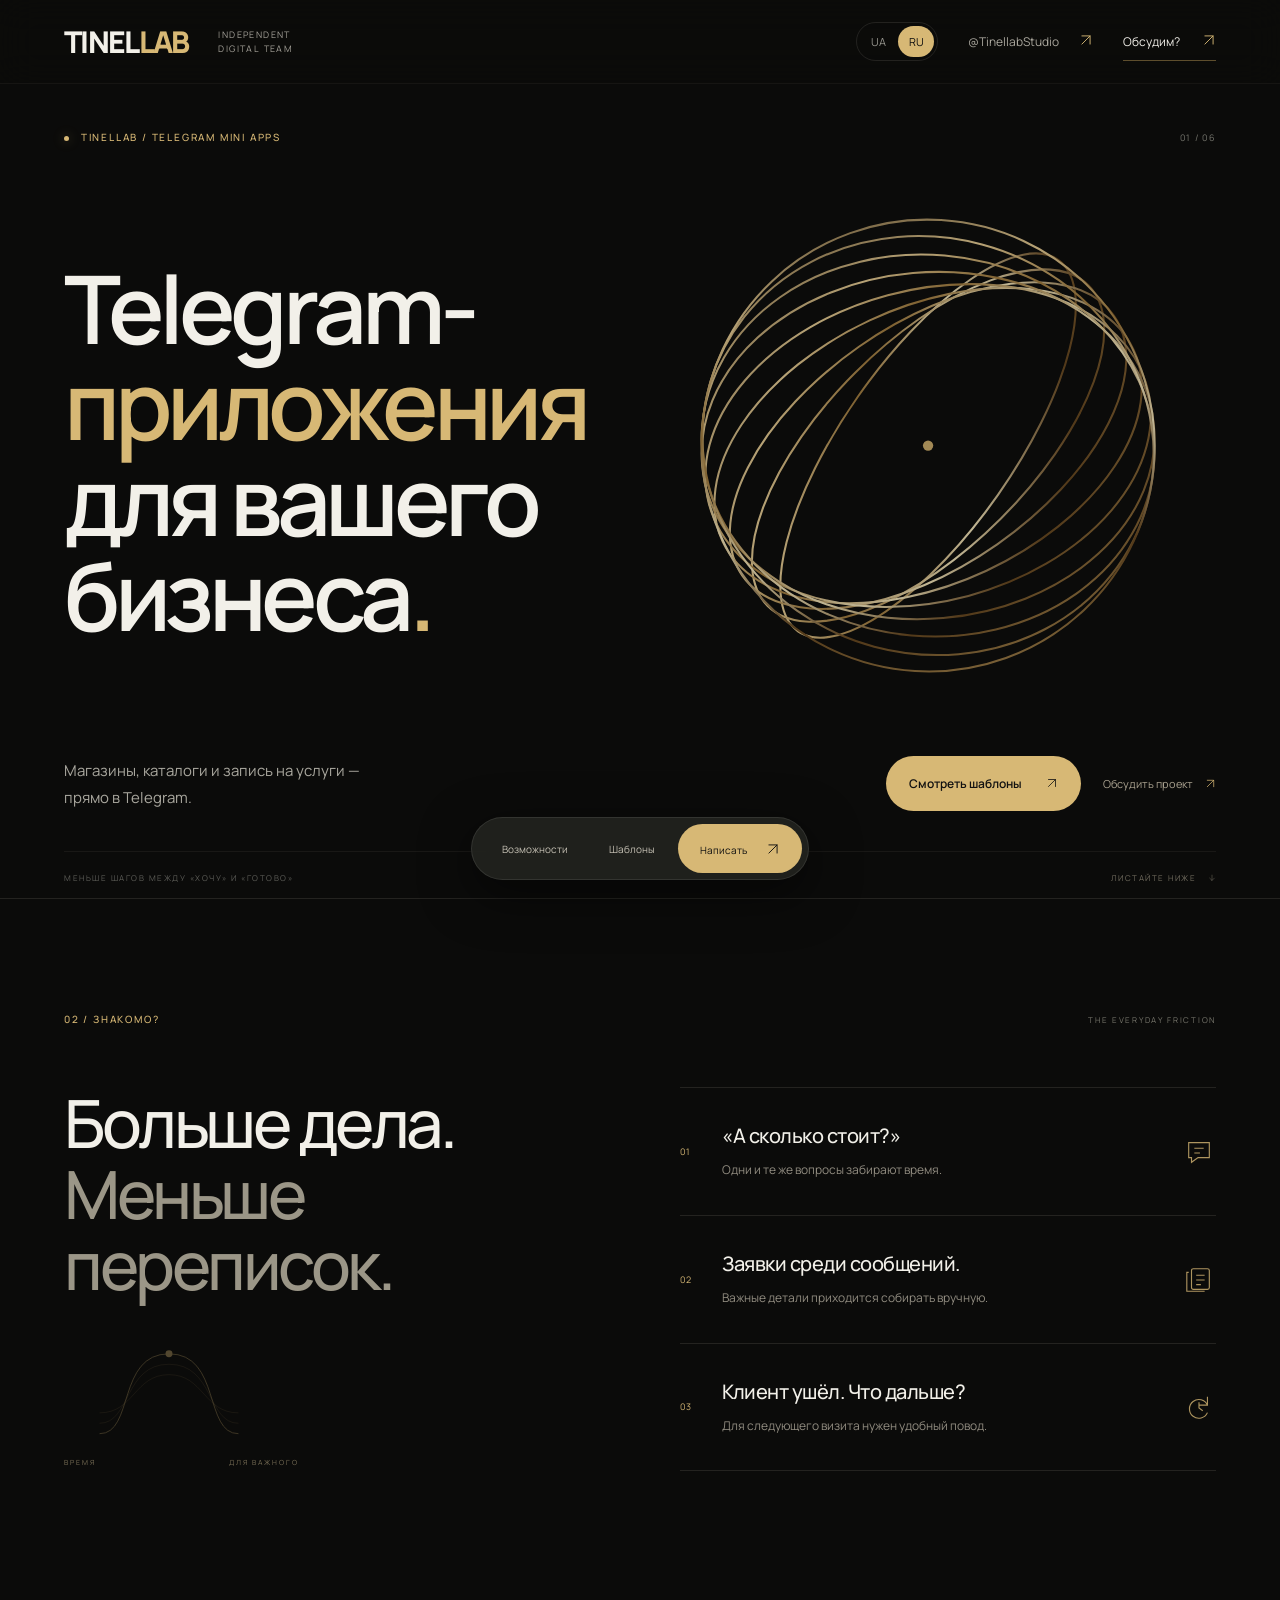
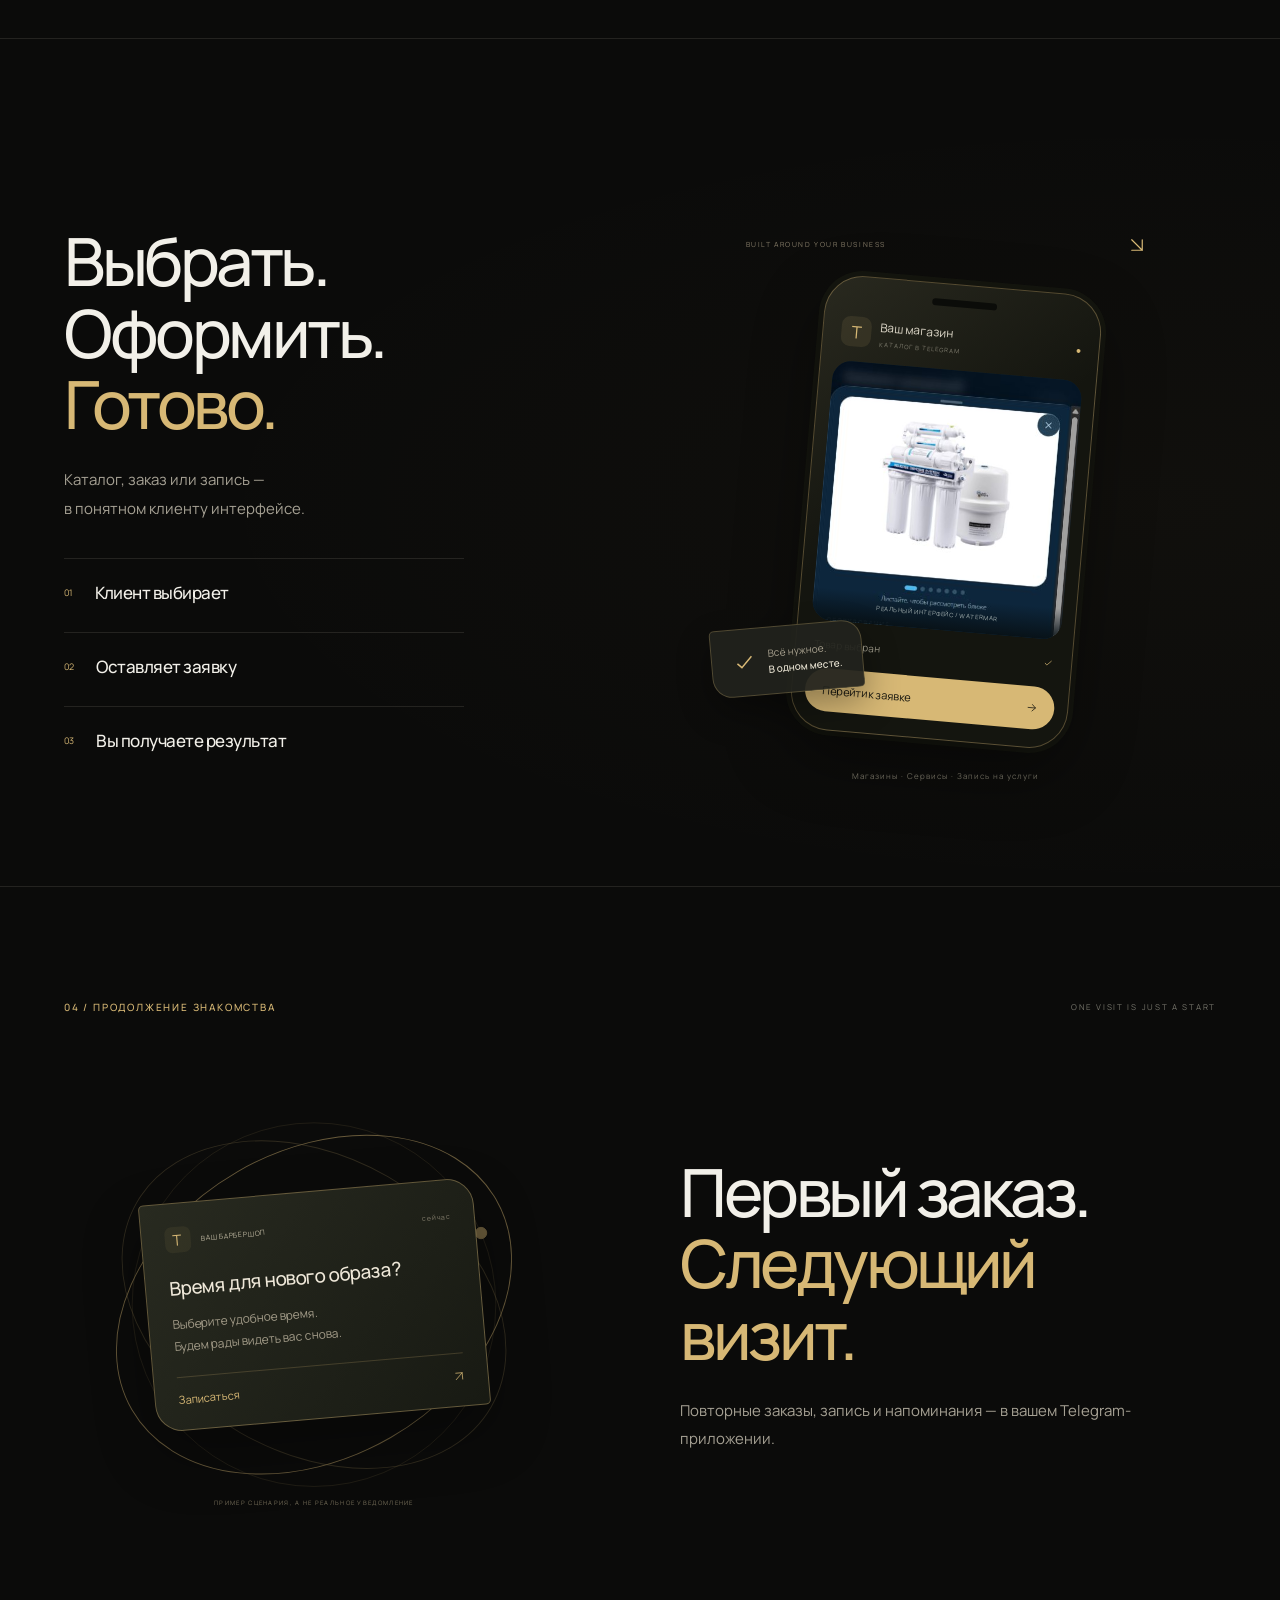
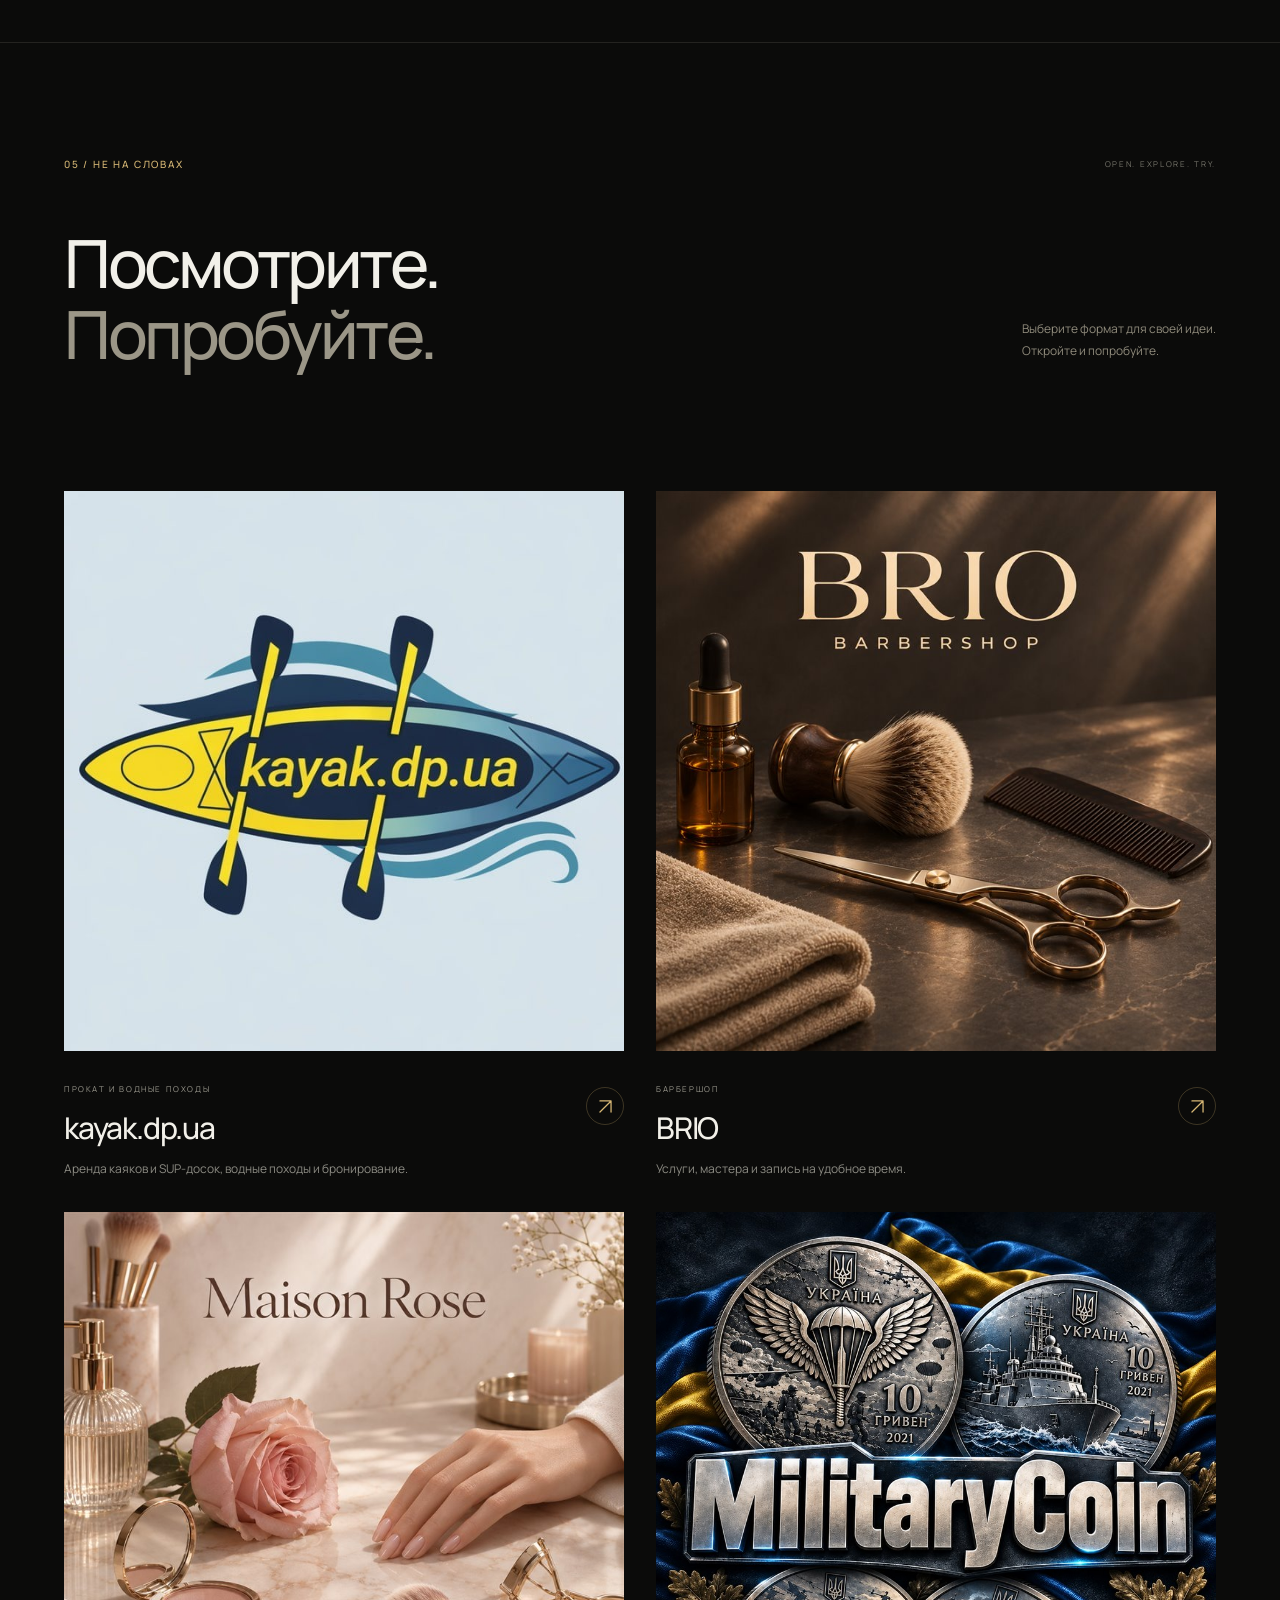
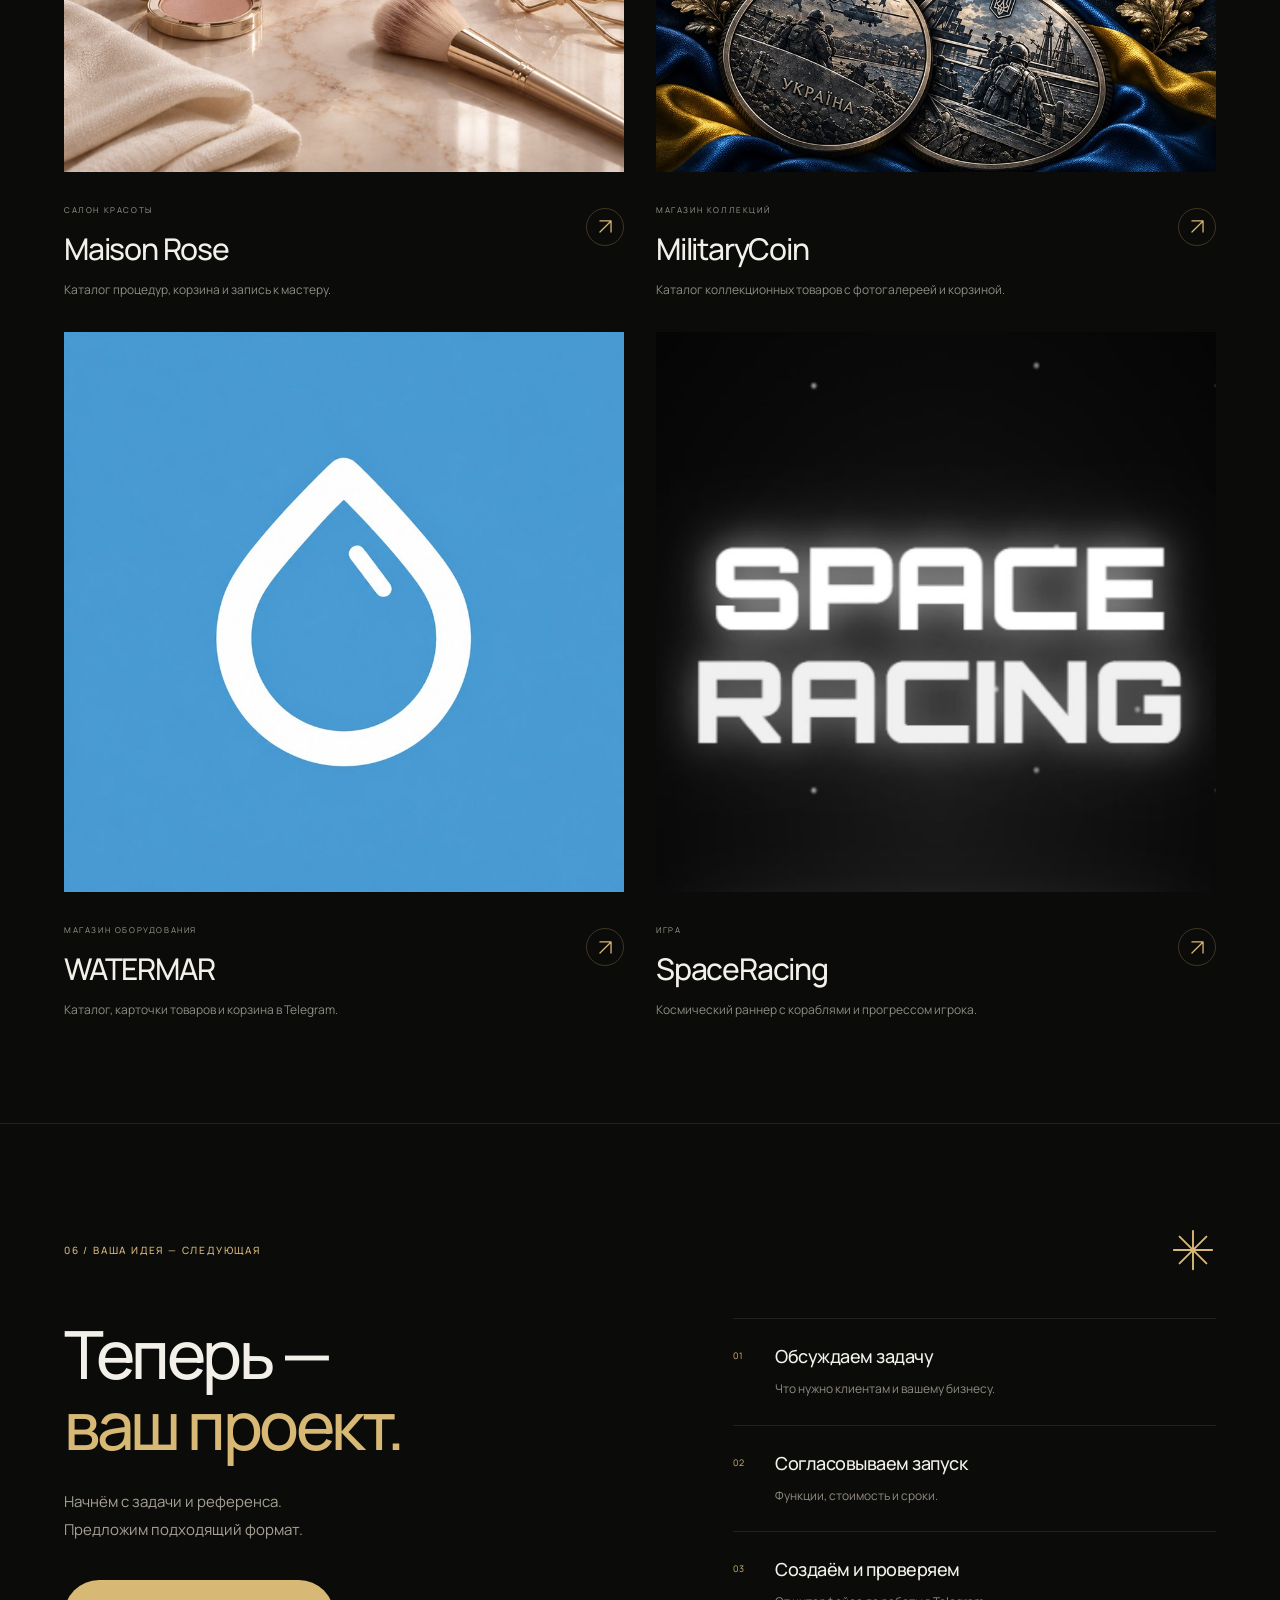
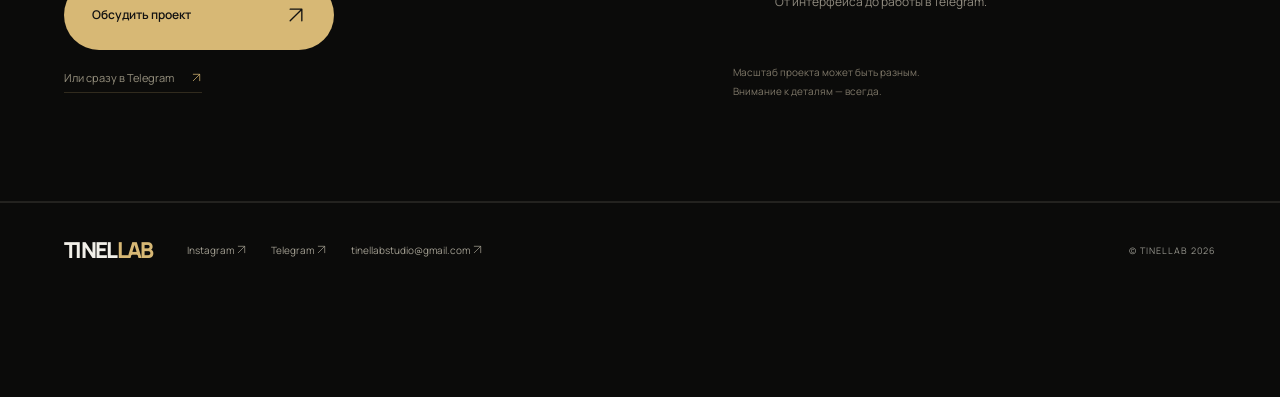
==== commit d23491da: "Smooth language switching, validate Ukrainian phones and simplify copy" ====
--- a/index.html
+++ b/index.html
@@ -5,9 +5,9 @@
 <meta name="theme-color" content="#0b0b0a"><meta name="description" content="TINELLAB — магазины, каталоги и запись на услуги прямо в Telegram. Создаём Mini Apps для вашего бизнеса.">
 <title>TINELLAB — Telegram-приложения для бизнеса</title>
 <link rel="stylesheet" href="assets/css/main.css?v=gallery"><link rel="stylesheet" href="assets/css/premium.css?v=bottom-launch"><link rel="stylesheet" href="assets/css/contact.css">
-<script defer src="assets/js/icons.js"></script><script defer src="assets/js/boot.js"></script><script defer src="data/projects.js?v=projects-6"></script><script defer src="assets/js/player.js?v=kayak"></script><script defer src="assets/js/app.js?v=bottom-launch"></script><script defer src="assets/js/contact.js?v=phone"></script><script defer src="assets/js/premium.js"></script>
+<script defer src="assets/js/icons.js"></script><script defer src="assets/js/boot.js"></script><script defer src="data/projects.js?v=concise"></script><script defer src="assets/js/player.js?v=kayak"></script><script defer src="assets/js/app.js?v=bottom-launch"></script><script defer src="assets/js/contact.js?v=ua-phone"></script><script defer src="assets/js/premium.js"></script>
 <script async src="https://telegram.org/js/telegram-web-app.js" onload="window.dispatchEvent(new Event('telegram-ready'))"></script>
-<link rel="stylesheet" href="assets/css/icons.css"><link rel="stylesheet" href="assets/css/story.css"><link rel="stylesheet" href="assets/css/project-covers.css?v=3"><script defer src="assets/js/scroll-scenes.js"></script><link rel="stylesheet" href="assets/css/language.css"><script defer src="assets/js/i18n.js"></script></head>
+<link rel="stylesheet" href="assets/css/icons.css"><link rel="stylesheet" href="assets/css/story.css"><link rel="stylesheet" href="assets/css/project-covers.css?v=3"><script defer src="assets/js/scroll-scenes.js"></script><link rel="stylesheet" href="assets/css/language.css?v=motion"><script defer src="assets/js/i18n.js?v=concise-motion"></script></head>
 <body>
 <div id="boot" hidden role="status" aria-label="Подготовка портфолио"><div class="boot-logo">TINELLAB</div><div class="boot-track" role="progressbar" aria-label="Готовность интерфейса" aria-valuemin="0" aria-valuemax="100" aria-valuenow="8"><i></i></div><div class="boot-label">Идея обретает форму</div></div>
 <script>document.getElementById('boot').hidden=false;window.bootDeadline=setTimeout(function(){document.getElementById('boot').hidden=true},6000)</script>
@@ -25,19 +25,19 @@
 
 <section class="story-section friction-section" id="friction" aria-labelledby="friction-title">
  <div class="story-section-meta motion-item"><p class="eyebrow">02 / ЗНАКОМО?</p><span class="story-index">THE EVERYDAY FRICTION</span></div>
- <div class="friction-layout"><div class="friction-intro motion-item"><h2 id="friction-title">Больше дела.<br><span>Меньше<br>переписок.</span></h2><p class="story-copy">Пусть клиент выбирает.<br>А вы занимаетесь бизнесом.</p><div class="friction-ornament" aria-hidden="true"><span>ВРЕМЯ</span><svg viewBox="0 0 240 180" fill="none"><path d="M20 145C70 145 45 30 120 30S170 145 220 145" stroke="currentColor"/><path d="M20 130C65 130 55 45 120 45S175 130 220 130M20 115C70 115 70 60 120 60S170 115 220 115" stroke="currentColor" opacity=".3"/><circle cx="120" cy="30" r="5" fill="currentColor"/></svg><span>ДЛЯ ВАЖНОГО</span></div></div>
+ <div class="friction-layout"><div class="friction-intro motion-item"><h2 id="friction-title">Больше дела.<br><span>Меньше<br>переписок.</span></h2><div class="friction-ornament" aria-hidden="true"><span>ВРЕМЯ</span><svg viewBox="0 0 240 180" fill="none"><path d="M20 145C70 145 45 30 120 30S170 145 220 145" stroke="currentColor"/><path d="M20 130C65 130 55 45 120 45S175 130 220 130M20 115C70 115 70 60 120 60S170 115 220 115" stroke="currentColor" opacity=".3"/><circle cx="120" cy="30" r="5" fill="currentColor"/></svg><span>ДЛЯ ВАЖНОГО</span></div></div>
  <div class="friction-list"><article class="friction-row motion-item"><span class="row-index">01</span><div><h3>«А сколько стоит?»</h3><p>Одни и те же вопросы забирают время.</p></div><svg class="editorial-icon" viewBox="0 0 32 32" fill="none" aria-hidden="true"><path d="M5 6h22v16H15l-7 5v-5H5V6Z"/><path d="M11 12h10M11 17h6"/></svg></article><article class="friction-row motion-item"><span class="row-index">02</span><div><h3>Заявки среди сообщений.</h3><p>Важные детали приходится собирать вручную.</p></div><svg class="editorial-icon" viewBox="0 0 32 32" fill="none" aria-hidden="true"><rect x="8" y="5" width="19" height="22" rx="2"/><path d="M5 9H3v20h19M13 12h9M13 17h9M13 22h5"/></svg></article><article class="friction-row motion-item"><span class="row-index">03</span><div><h3>Клиент ушёл. Что дальше?</h3><p>Для следующего визита нужен удобный повод.</p></div><svg class="editorial-icon" viewBox="0 0 32 32" fill="none" aria-hidden="true"><path d="M25 14a10 10 0 1 0 0 8M25 5v9h-9"/><path d="M16 11v6l4 3"/></svg></article></div></div>
 </section>
 
 <section class="story-section solution-section" id="approach" aria-labelledby="solution-title">
  <div class="story-section-meta motion-item"><p class="eyebrow">03 / ВАШ БИЗНЕС. ОДНО ПРИЛОЖЕНИЕ.</p><span class="story-index">FROM INTEREST TO ACTION</span></div>
- <div class="solution-layout"><div class="solution-content"><h2 class="motion-item" id="solution-title">Выбрать.<br>Оформить.<br><span>Готово.</span></h2><p class="story-copy motion-item">Каталог, заказ или запись —<br>в понятном клиенту интерфейсе.</p><div class="solution-steps"><article class="motion-item"><span>01</span><div><h3>Клиент выбирает</h3><p>Товар, услугу, мастера или время.</p></div></article><article class="motion-item"><span>02</span><div><h3>Оставляет заявку</h3><p>Нужные детали — в одной форме.</p></div></article><article class="motion-item"><span>03</span><div><h3>Вы получаете результат</h3><p>Структурированный заказ или запись.</p></div></article></div></div>
+ <div class="solution-layout"><div class="solution-content"><h2 class="motion-item" id="solution-title">Выбрать.<br>Оформить.<br><span>Готово.</span></h2><p class="story-copy motion-item">Каталог, заказ или запись —<br>в понятном клиенту интерфейсе.</p><div class="solution-steps"><article class="motion-item"><span>01</span><div><h3>Клиент выбирает</h3></div></article><article class="motion-item"><span>02</span><div><h3>Оставляет заявку</h3></div></article><article class="motion-item"><span>03</span><div><h3>Вы получаете результат</h3></div></article></div></div>
  <div class="solution-visual motion-item"><div class="visual-coordinate"><span>BUILT AROUND YOUR BUSINESS</span><span>↘</span></div><div class="phone-scenario"><div class="phone-notch" aria-hidden="true"></div><div class="scenario-header"><span class="scenario-mark">T</span><span>Ваш магазин<small>КАТАЛОГ В TELEGRAM</small></span><span class="scenario-online" aria-hidden="true"></span></div><div class="scenario-photo"><img src="assets/screenshots/watermar-3.png" loading="lazy" alt="Экран карточки оборудования WATERMAR"><span>РЕАЛЬНЫЙ ИНТЕРФЕЙС / WATERMAR</span></div><div class="scenario-selected"><span>Товар выбран</span><span>✓</span></div><div class="scenario-cta">Перейти к заявке <span>→</span></div></div><div class="floating-note"><svg viewBox="0 0 24 24" fill="none" aria-hidden="true"><path d="m5 12 4 4L19 6"/></svg><span>Всё нужное.<br><strong>В одном месте.</strong></span></div><p class="visual-caption">Магазины · Сервисы · Запись на услуги</p></div></div>
 </section>
 
 <section class="story-section return-section" id="return" aria-labelledby="return-title">
  <div class="story-section-meta motion-item"><p class="eyebrow">04 / ПРОДОЛЖЕНИЕ ЗНАКОМСТВА</p><span class="story-index">ONE VISIT IS JUST A START</span></div>
- <div class="return-layout"><div class="return-visual motion-item"><div class="return-orbit" aria-hidden="true"><svg viewBox="0 0 440 420" fill="none"><ellipse cx="220" cy="210" rx="185" ry="135" transform="rotate(-30 220 210)"/><ellipse cx="220" cy="210" rx="180" ry="130" transform="rotate(30 220 210)"/><circle cx="220" cy="210" r="160"/><circle cx="367" cy="147" r="5" fill="currentColor"/></svg></div><div class="reminder-example"><div class="reminder-head"><span class="reminder-logo">T</span><span>ВАШ БАРБЕРШОП</span><span>сейчас</span></div><h3>Время для нового образа?</h3><p>Выберите удобное время.<br>Будем рады видеть вас снова.</p><div class="reminder-action">Записаться <span>↗</span></div></div><p class="example-label">ПРИМЕР СЦЕНАРИЯ, А НЕ РЕАЛЬНОЕ УВЕДОМЛЕНИЕ</p></div><div class="return-content"><h2 class="motion-item" id="return-title">Первый заказ.<br><span>Следующий<br>визит.</span></h2><p class="story-copy motion-item">Удобно обратиться.<br>Ещё удобнее — вернуться.</p><div class="return-points"><div class="motion-item"><span class="dot"></span><p>Повторный заказ без нового знакомства.</p></div><div class="motion-item"><span class="dot"></span><p>Быстрая запись на любимую услугу.</p></div><div class="motion-item"><span class="dot"></span><p>Напоминания — с согласия клиента.</p></div></div><p class="integration-caption motion-item">Уведомления и повторные обращения подключаем под ваш сценарий.</p></div></div>
+ <div class="return-layout"><div class="return-visual motion-item"><div class="return-orbit" aria-hidden="true"><svg viewBox="0 0 440 420" fill="none"><ellipse cx="220" cy="210" rx="185" ry="135" transform="rotate(-30 220 210)"/><ellipse cx="220" cy="210" rx="180" ry="130" transform="rotate(30 220 210)"/><circle cx="220" cy="210" r="160"/><circle cx="367" cy="147" r="5" fill="currentColor"/></svg></div><div class="reminder-example"><div class="reminder-head"><span class="reminder-logo">T</span><span>ВАШ БАРБЕРШОП</span><span>сейчас</span></div><h3>Время для нового образа?</h3><p>Выберите удобное время.<br>Будем рады видеть вас снова.</p><div class="reminder-action">Записаться <span>↗</span></div></div><p class="example-label">ПРИМЕР СЦЕНАРИЯ, А НЕ РЕАЛЬНОЕ УВЕДОМЛЕНИЕ</p></div><div class="return-content"><h2 class="motion-item" id="return-title">Первый заказ.<br><span>Следующий<br>визит.</span></h2><p class="story-copy motion-item">Повторные заказы, запись и напоминания — в вашем Telegram-приложении.</p></div></div>
 </section>
 
 <section class="work story-section" id="projects" aria-labelledby="projects-title"><div class="story-section-meta motion-item"><p class="eyebrow">05 / НЕ НА СЛОВАХ</p><span class="story-index">OPEN. EXPLORE. TRY.</span></div><div class="section-heading motion-item"><div><h2 id="projects-title">Посмотрите.<br><span>Попробуйте.</span></h2></div><p class="section-aside">Выберите формат для своей идеи.<br>Откройте и попробуйте.</p></div><div class="tabs motion-item" aria-label="Витрина решений"><button type="button" data-category="templates" aria-pressed="true">Шаблоны <span>04</span></button><button type="button" data-category="games" aria-pressed="false">Игры <span>01</span></button></div><div id="project-grid" class="grid" aria-live="polite"></div></section>
--- a/assets/css/language.css
+++ b/assets/css/language.css
@@ -1,5 +1,7 @@
 .language-picker {
   display: flex;
+  position: relative;
+  isolation: isolate;
   gap: 2px;
   padding: 3px;
   border: 1px solid var(--line);
@@ -9,6 +11,10 @@
 .language-picker button {
   border: 0;
   padding: 8px;
+  width: 36px;
+  position: relative;
+  z-index: 1;
+  transition: color .3s ease;
   border-radius: 20px;
   background: transparent;
   color: var(--muted);
@@ -16,7 +22,7 @@
 }
 .language-picker button[aria-pressed="true"] {
   color: #111;
-  background: var(--gold);
+
 }
 #telegram-hint {
   display: block;
@@ -31,3 +37,30 @@
   .header-write { flex-shrink: 0; }
   html[lang="uk"] #hero-title { font-size: clamp(37px, 9.3vw, 57px); }
 }
+
+.language-picker::before {
+  content: '';
+  position: absolute;
+  inset: 3px auto 3px 3px;
+  width: 36px;
+  border-radius: 20px;
+  background: var(--gold);
+  transform: translateX(38px);
+  transition: transform .42s cubic-bezier(.2,.7,.2,1);
+  pointer-events: none;
+}
+.language-picker[data-active="uk"]::before {
+  transform: translateX(0);
+}
+.language-picker[data-active="uk"] [data-language="uk"],
+.language-picker[data-active="ru"] [data-language="ru"] {
+  color: #111;
+}
+.language-picker[data-active="uk"] [data-language="ru"],
+.language-picker[data-active="ru"] [data-language="uk"] {
+  color: var(--muted);
+}
+@media (prefers-reduced-motion: reduce) {
+  .language-picker::before,
+  .language-picker button { transition: none; }
+}
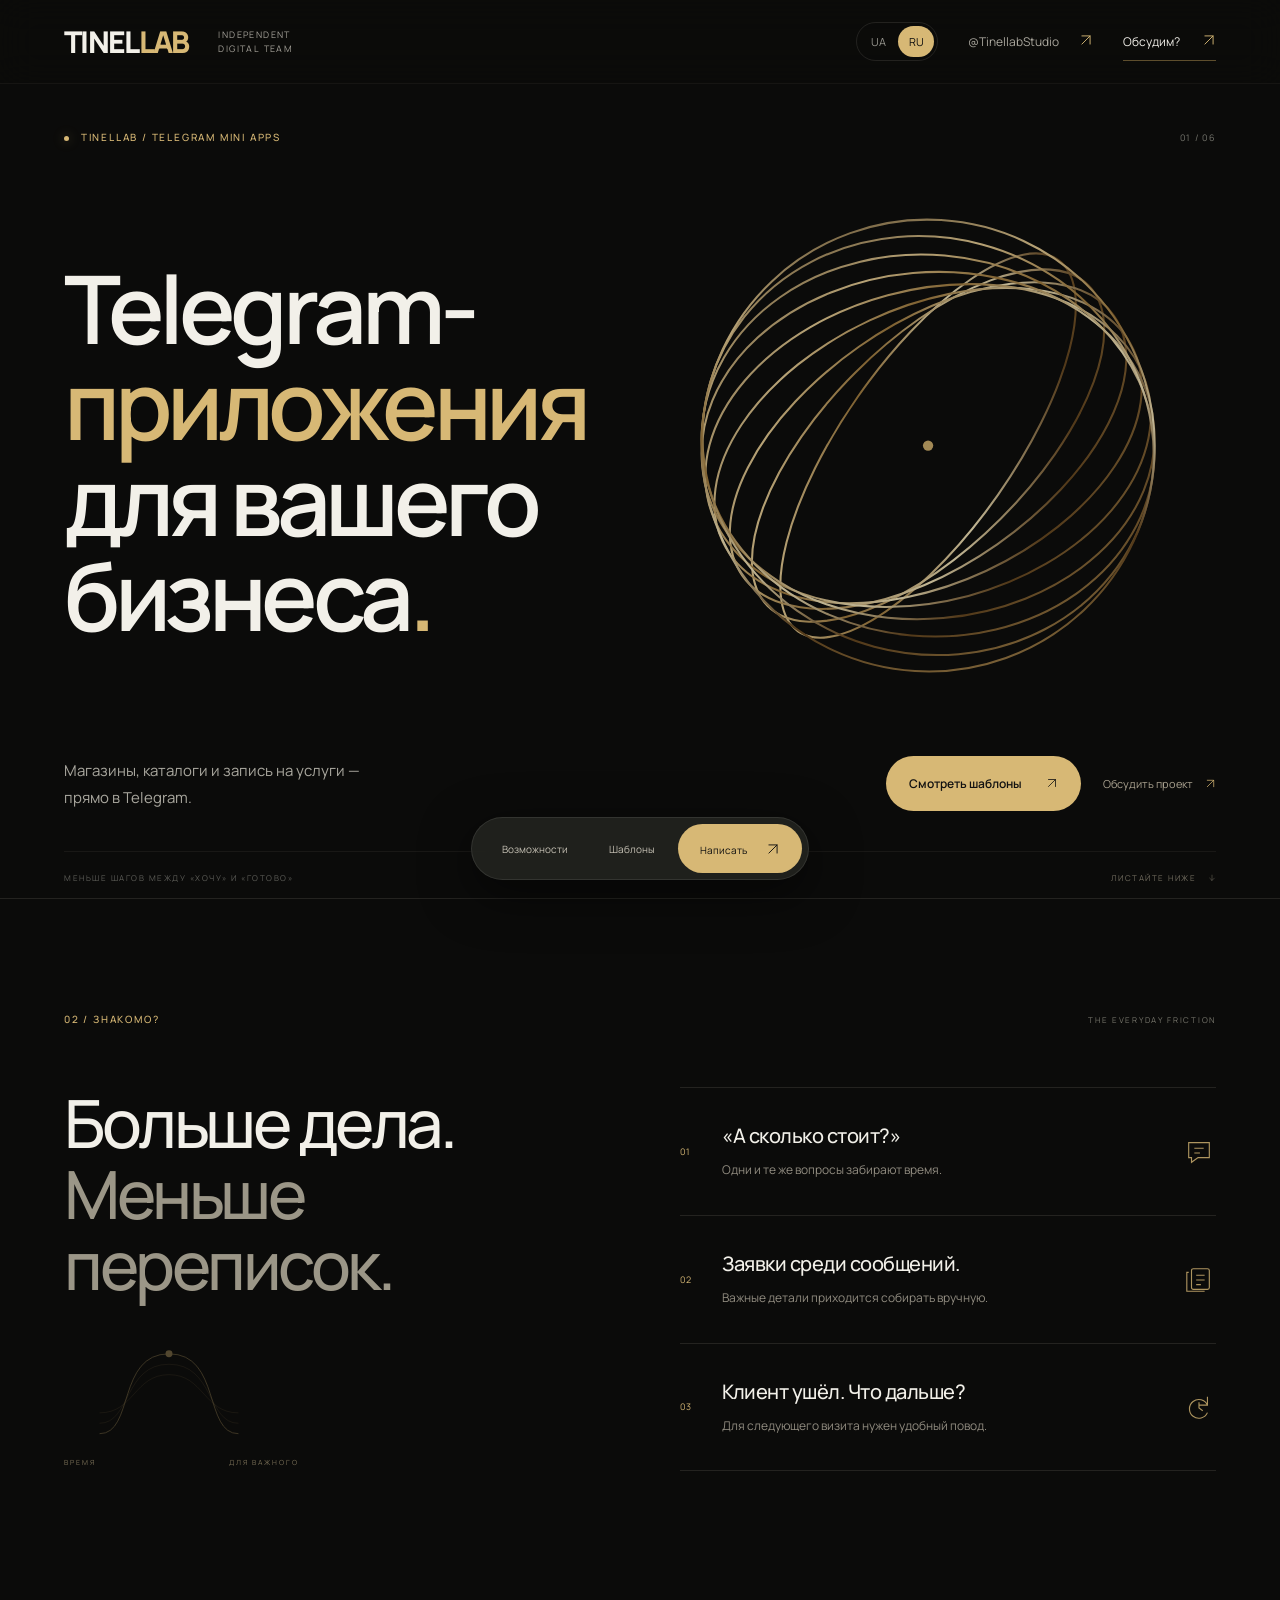
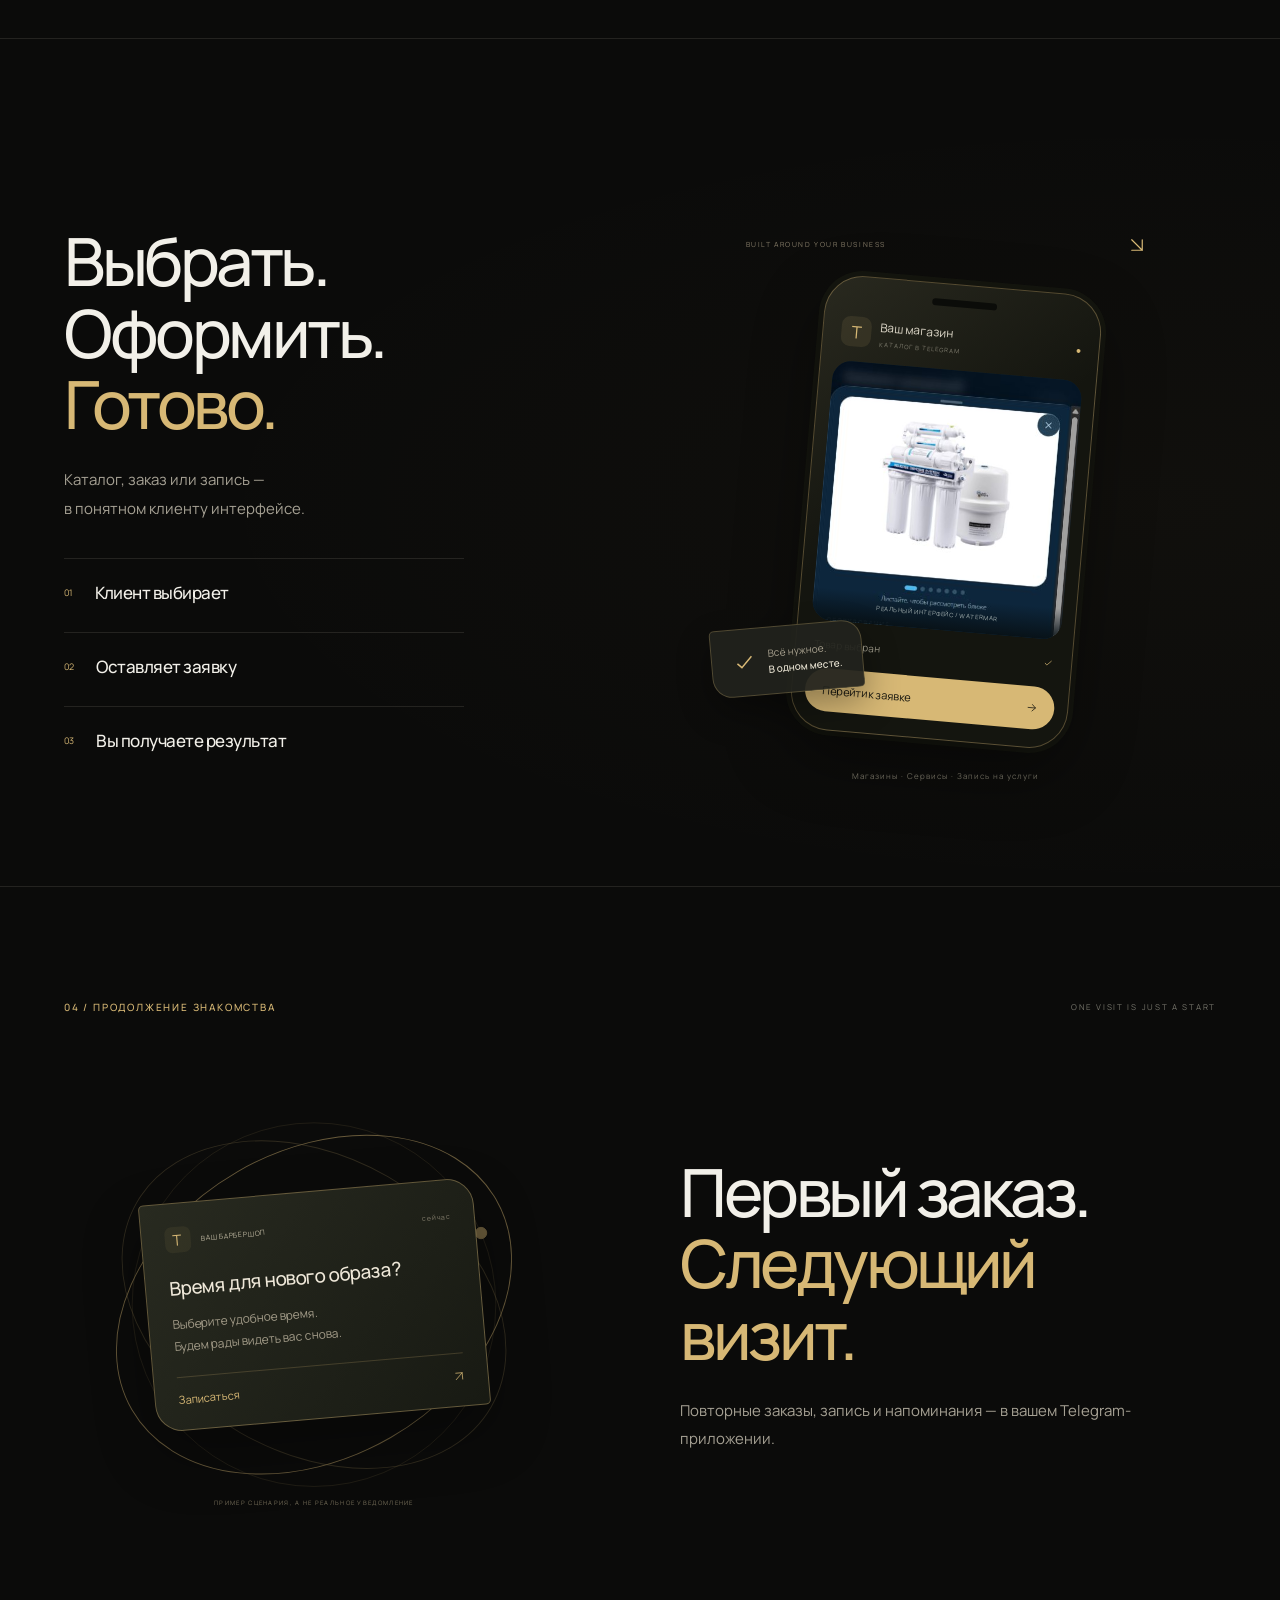
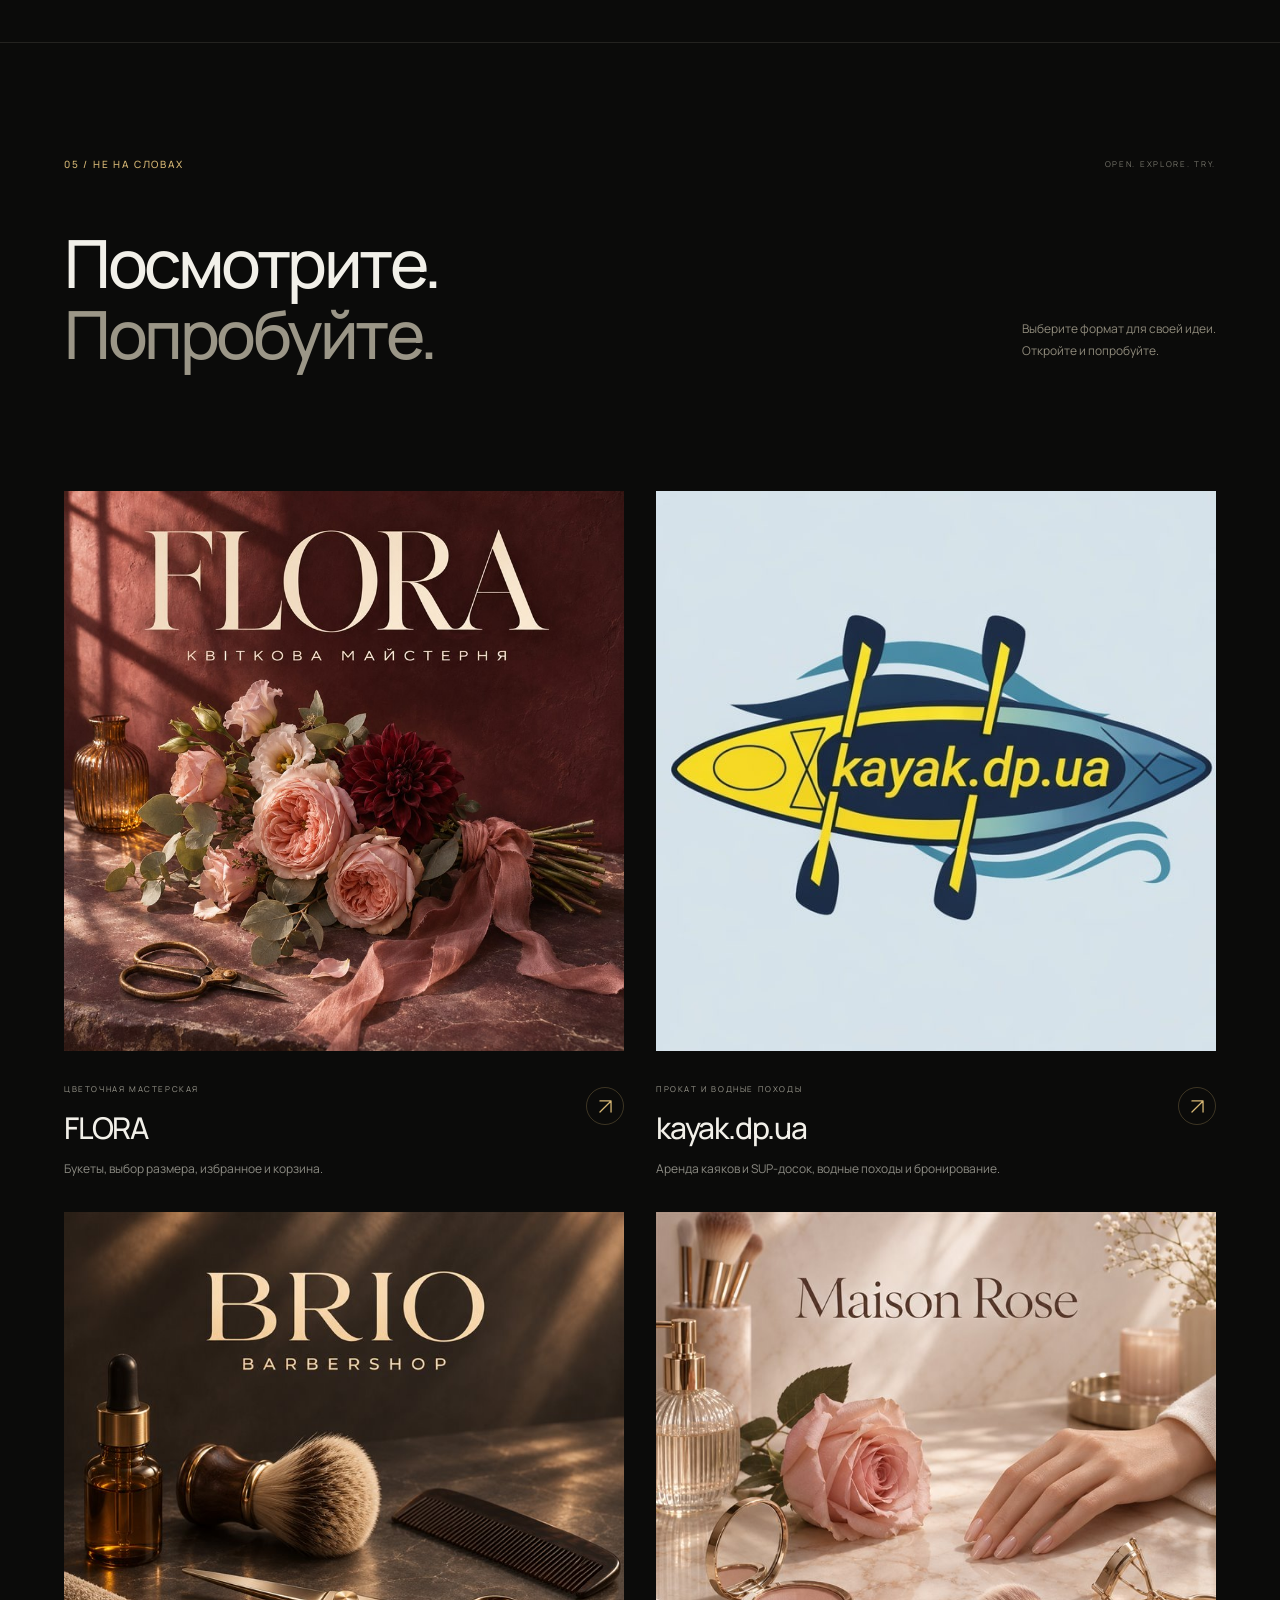
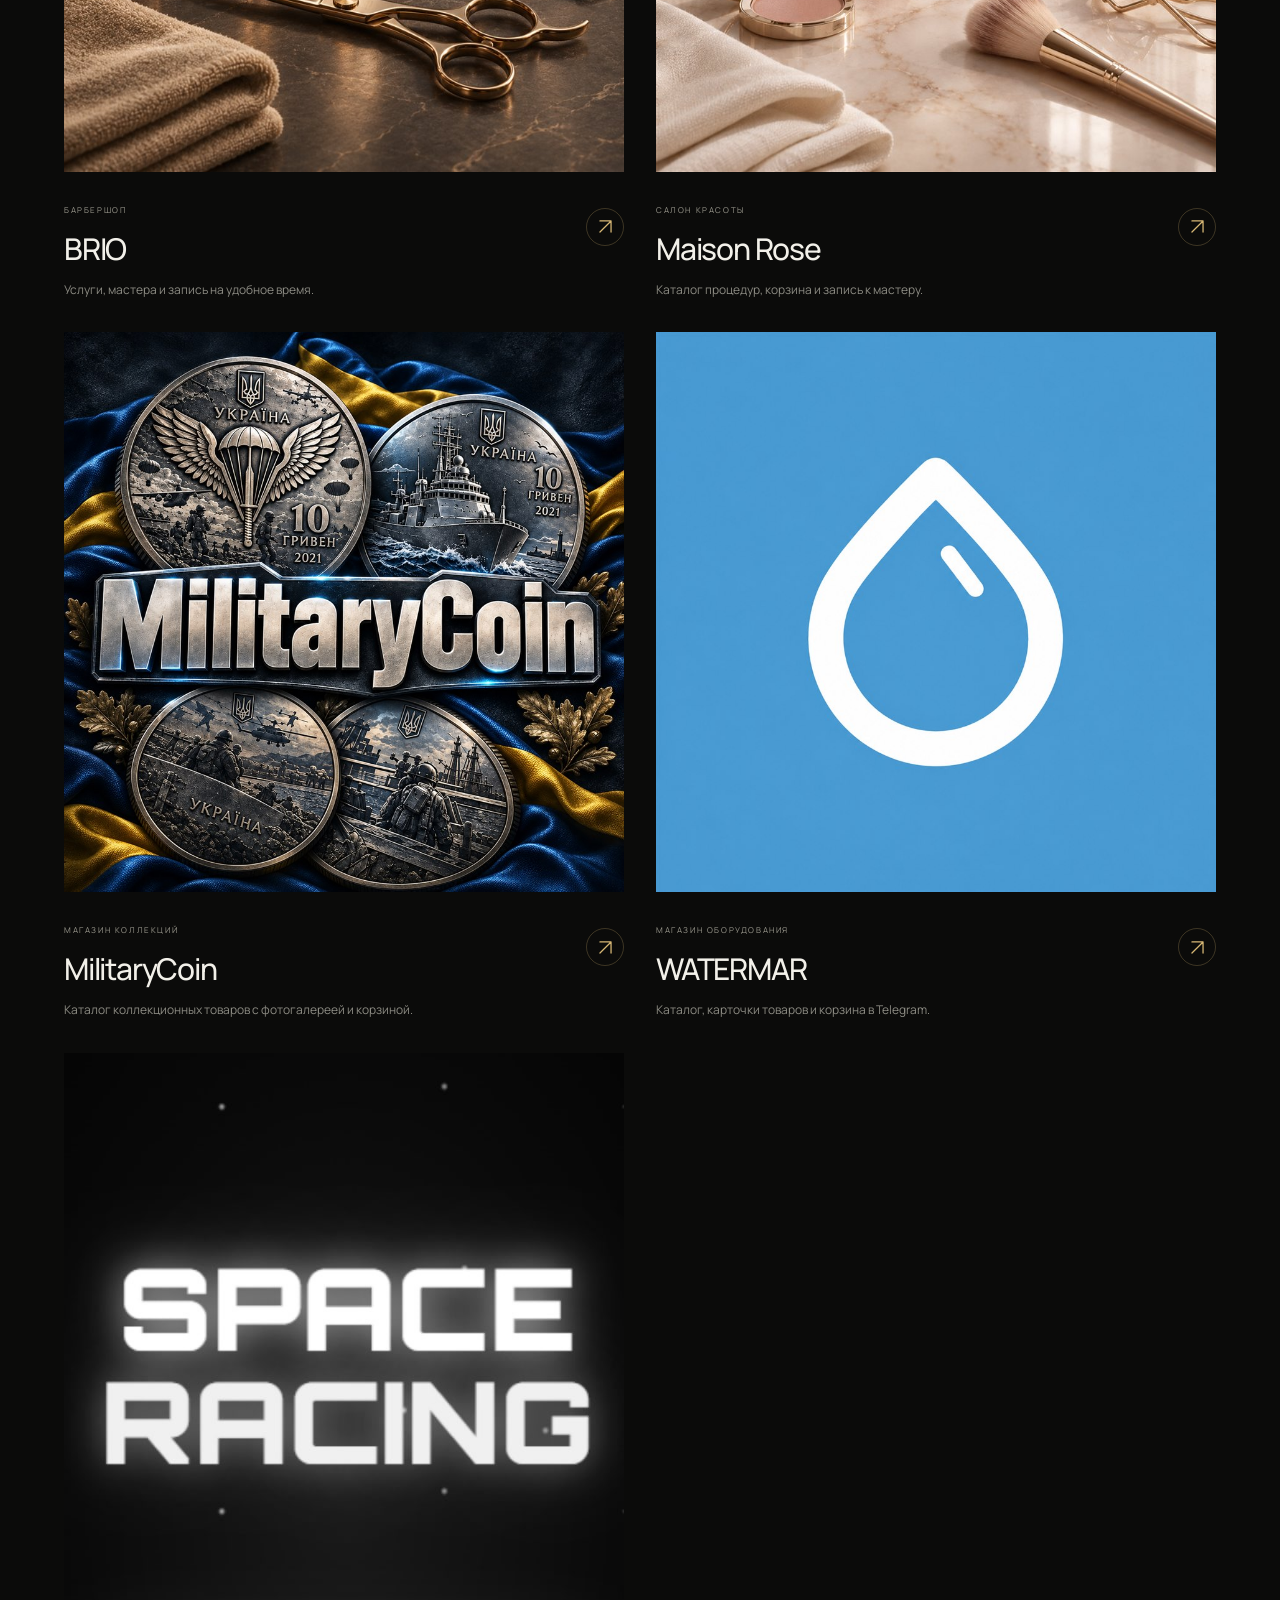
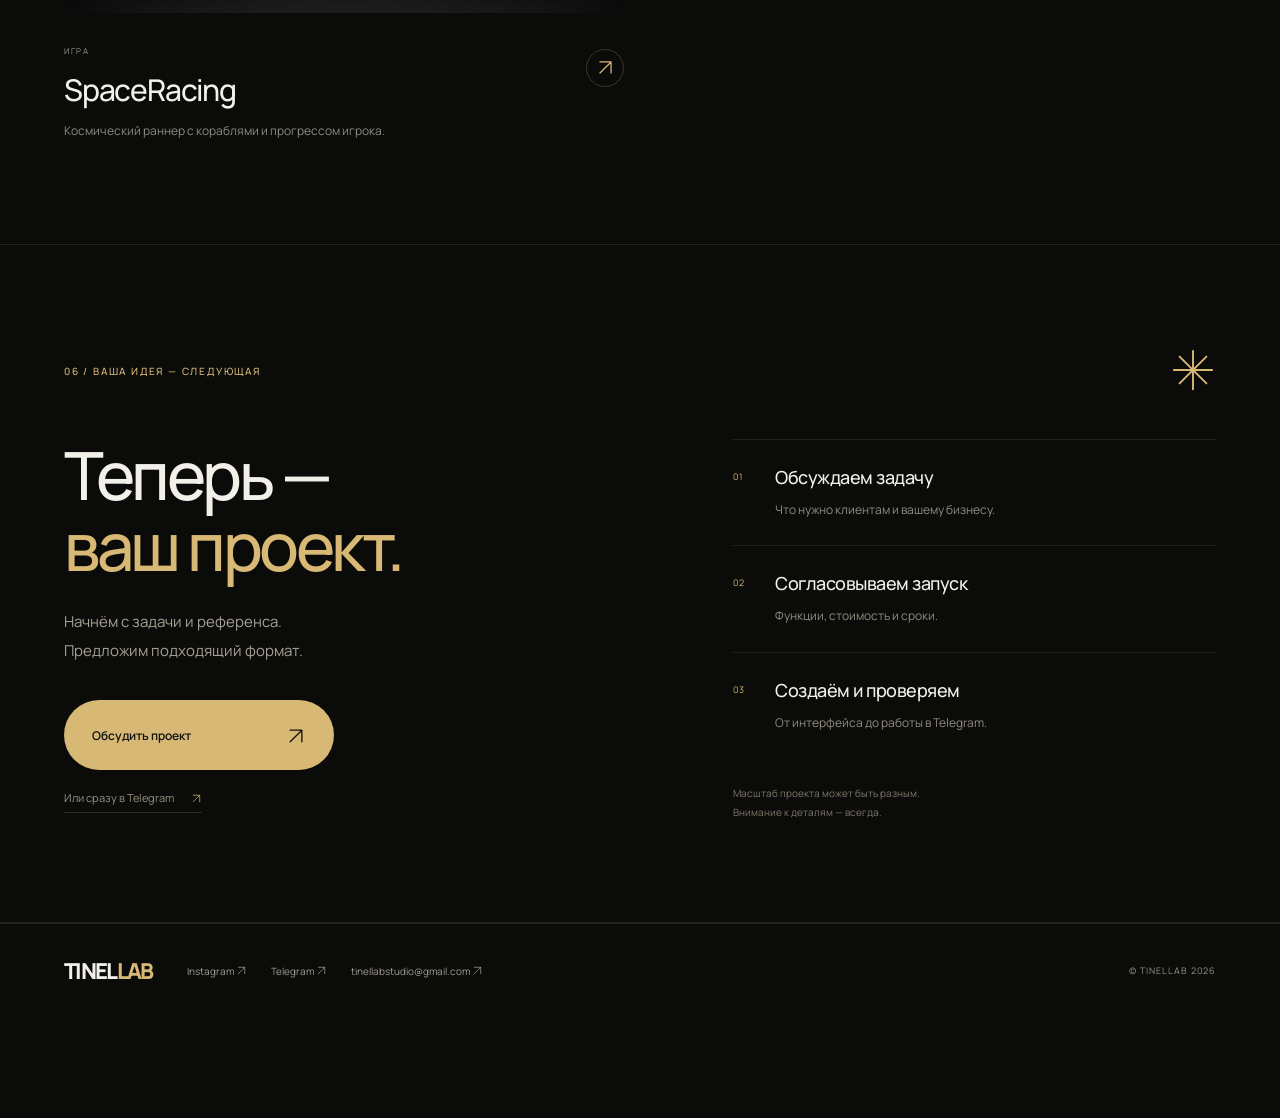
==== commit 77d354cf: "Add FLORA flower shop demo with cover and gallery" ====
--- a/index.html
+++ b/index.html
@@ -5,9 +5,9 @@
 <meta name="theme-color" content="#0b0b0a"><meta name="description" content="TINELLAB — магазины, каталоги и запись на услуги прямо в Telegram. Создаём Mini Apps для вашего бизнеса.">
 <title>TINELLAB — Telegram-приложения для бизнеса</title>
 <link rel="stylesheet" href="assets/css/main.css?v=gallery"><link rel="stylesheet" href="assets/css/premium.css?v=bottom-launch"><link rel="stylesheet" href="assets/css/contact.css">
-<script defer src="assets/js/icons.js"></script><script defer src="assets/js/boot.js"></script><script defer src="data/projects.js?v=concise"></script><script defer src="assets/js/player.js?v=kayak"></script><script defer src="assets/js/app.js?v=bottom-launch"></script><script defer src="assets/js/contact.js?v=ua-phone"></script><script defer src="assets/js/premium.js"></script>
+<script defer src="assets/js/icons.js"></script><script defer src="assets/js/boot.js"></script><script defer src="data/projects.js?v=flora"></script><script defer src="assets/js/player.js?v=kayak"></script><script defer src="assets/js/app.js?v=bottom-launch"></script><script defer src="assets/js/contact.js?v=field-feedback"></script><script defer src="assets/js/premium.js"></script>
 <script async src="https://telegram.org/js/telegram-web-app.js" onload="window.dispatchEvent(new Event('telegram-ready'))"></script>
-<link rel="stylesheet" href="assets/css/icons.css"><link rel="stylesheet" href="assets/css/story.css"><link rel="stylesheet" href="assets/css/project-covers.css?v=3"><script defer src="assets/js/scroll-scenes.js"></script><link rel="stylesheet" href="assets/css/language.css?v=motion"><script defer src="assets/js/i18n.js?v=concise-motion"></script></head>
+<link rel="stylesheet" href="assets/css/icons.css"><link rel="stylesheet" href="assets/css/story.css"><link rel="stylesheet" href="assets/css/project-covers.css?v=3"><script defer src="assets/js/scroll-scenes.js"></script><link rel="stylesheet" href="assets/css/language.css?v=motion"><script defer src="assets/js/i18n.js?v=flora"></script><link rel="stylesheet" href="assets/css/contact-feedback.css"></head>
 <body>
 <div id="boot" hidden role="status" aria-label="Подготовка портфолио"><div class="boot-logo">TINELLAB</div><div class="boot-track" role="progressbar" aria-label="Готовность интерфейса" aria-valuemin="0" aria-valuemax="100" aria-valuenow="8"><i></i></div><div class="boot-label">Идея обретает форму</div></div>
 <script>document.getElementById('boot').hidden=false;window.bootDeadline=setTimeout(function(){document.getElementById('boot').hidden=true},6000)</script>
@@ -48,18 +48,16 @@
 <footer><a class="brand" href="#home">TINEL<span>LAB</span></a><div class="footer-links"><a href="https://www.instagram.com/tinellabstudio/" target="_blank" rel="noopener noreferrer">Instagram ↗</a><a href="https://t.me/TinellabStudio" target="_blank" rel="noopener">Telegram ↗</a><a href="mailto:tinellabstudio@gmail.com">tinellabstudio@gmail.com ↗</a></div><span>© TINELLAB 2026</span></footer>
 <nav class="floating-nav" aria-label="Навигация портфолио"><a href="#approach">Возможности</a><a href="#projects">Шаблоны</a><button type="button" data-contact>Написать <span>↗</span></button></nav>
 <dialog id="project-dialog" aria-labelledby="project-title"><div class="dialog-top"><span class="eyebrow">TINELLAB / ОБЗОР РЕШЕНИЯ</span><button type="button" class="close" aria-label="Закрыть карточку" autofocus>✕</button></div><div id="project-details"></div><footer class="project-dialog-footer" hidden><button type="button" class="button gold project-launch"></button></footer></dialog>
-<dialog id="contact-dialog" class="contact-dialog" aria-labelledby="contact-title" aria-describedby="contact-intro"><div class="form-topline"><span>TINELLAB / LET’S CREATE</span><button type="button" class="close" aria-label="Закрыть контакты">✕</button></div><div class="contact-form-inner"><p class="eyebrow">ХОРОШИЕ ПРОЕКТЫ НАЧИНАЮТСЯ С РАЗГОВОРА</p><h2 id="contact-title"><span>Есть идея?</span><br>Расскажите нам.</h2><p id="contact-intro" class="contact-intro">Несколько слов о вашей задаче — и мы познакомимся ближе.</p><form id="inquiry-form">
+<dialog id="contact-dialog" class="contact-dialog" aria-labelledby="contact-title" aria-describedby="contact-intro"><div class="form-topline"><span>TINELLAB / LET’S CREATE</span><button type="button" class="close" aria-label="Закрыть контакты">✕</button></div><div class="contact-form-inner"><p class="eyebrow">ХОРОШИЕ ПРОЕКТЫ НАЧИНАЮТСЯ С РАЗГОВОРА</p><h2 id="contact-title"><span>Есть идея?</span><br>Расскажите нам.</h2><p id="contact-intro" class="contact-intro">Несколько слов о вашей задаче — и мы познакомимся ближе.</p><form id="inquiry-form" novalidate>
   <div class="form-row">
     <label>Как вас зовут <span>*</span><input name="name" autocomplete="name" maxlength="100" required placeholder="Ваше имя"></label>
     <label>Номер телефона <span>*</span><input type="tel" name="phone" autocomplete="tel" inputmode="tel" maxlength="32" required placeholder="+380 XX XXX XX XX"></label>
   </div>
-  <label>Ваш Telegram <span>*</span><input name="telegram" autocomplete="off" maxlength="64" required placeholder="@username" aria-describedby="telegram-hint"><small id="telegram-hint">Для связи, если не получится дозвониться.</small></label>
-  <label>Пару слов о проекте <span>*</span><textarea name="idea" rows="3" maxlength="4000" required placeholder="Что хотите создать? Какие функции важны? Добавьте ссылку на референс."></textarea></label>
-  <div class="form-bottom"><button class="button gold form-submit" type="submit">Продолжить в Telegram <span>↗</span></button></div>
-  <p class="form-note">Откроем Telegram с текстом заявки. Проверьте его и отправьте сообщение.</p>
+  <label>Пару слов о проекте (необязательно)<textarea name="idea" rows="3" maxlength="4000" placeholder="Что хотите создать? Какие функции важны? Добавьте ссылку на референс."></textarea></label>
+  <div class="form-bottom"><button class="button gold form-submit" type="submit">Оставить заявку <span>↗</span></button></div>
+  <p class="form-note">Свяжемся с вами по телефону.</p>
   <p class="form-status" role="status" aria-live="polite"></p>
-</form>
-</div></dialog>
+</form></div><div class="inquiry-success" hidden role="status"><div class="inquiry-success-mark" aria-hidden="true">✓</div><h2 tabindex="-1">Спасибо, что выбираете TINELLAB!</h2><p>Заявка получена. Мы свяжемся с вами по телефону.</p><button type="button" class="button gold">Готово</button></div></dialog>
 </body></html>
 
 
--- a/assets/css/contact-feedback.css
+++ b/assets/css/contact-feedback.css
@@ -0,0 +1,47 @@
+#inquiry-form .field-valid,
+#inquiry-form .field-valid:focus {
+  border-color: #65be8b;
+  box-shadow: 0 0 0 1px #65be8b30, 0 0 14px #65be8b12;
+}
+#inquiry-form .field-invalid,
+#inquiry-form .field-invalid:focus {
+  border-color: #df7777;
+  box-shadow: 0 0 0 1px #df777730, 0 0 14px #df777712;
+}
+#inquiry-form input,
+#inquiry-form textarea {
+  transition: border-color .25s ease, box-shadow .25s ease, background .25s ease;
+}
+.form-submit:disabled {
+  cursor: progress;
+  opacity: .65;
+}
+.inquiry-success {
+  padding: 45px 32px 55px;
+  text-align: center;
+}
+.inquiry-success[hidden],
+.contact-form-inner[hidden] {
+  display: none;
+}
+.inquiry-success-mark {
+  display: grid;
+  place-items: center;
+  width: 64px;
+  height: 64px;
+  margin: 0 auto 24px;
+  border: 1px solid #65be8b80;
+  border-radius: 50%;
+  color: #65be8b;
+  font-size: 28px;
+}
+.inquiry-success h2 { outline: none; }
+.inquiry-success p {
+  max-width: 380px;
+  margin: 20px auto 30px;
+  color: var(--muted);
+  line-height: 1.8;
+}
+@media (prefers-reduced-motion: reduce) {
+  #inquiry-form input, #inquiry-form textarea { transition: none; }
+}
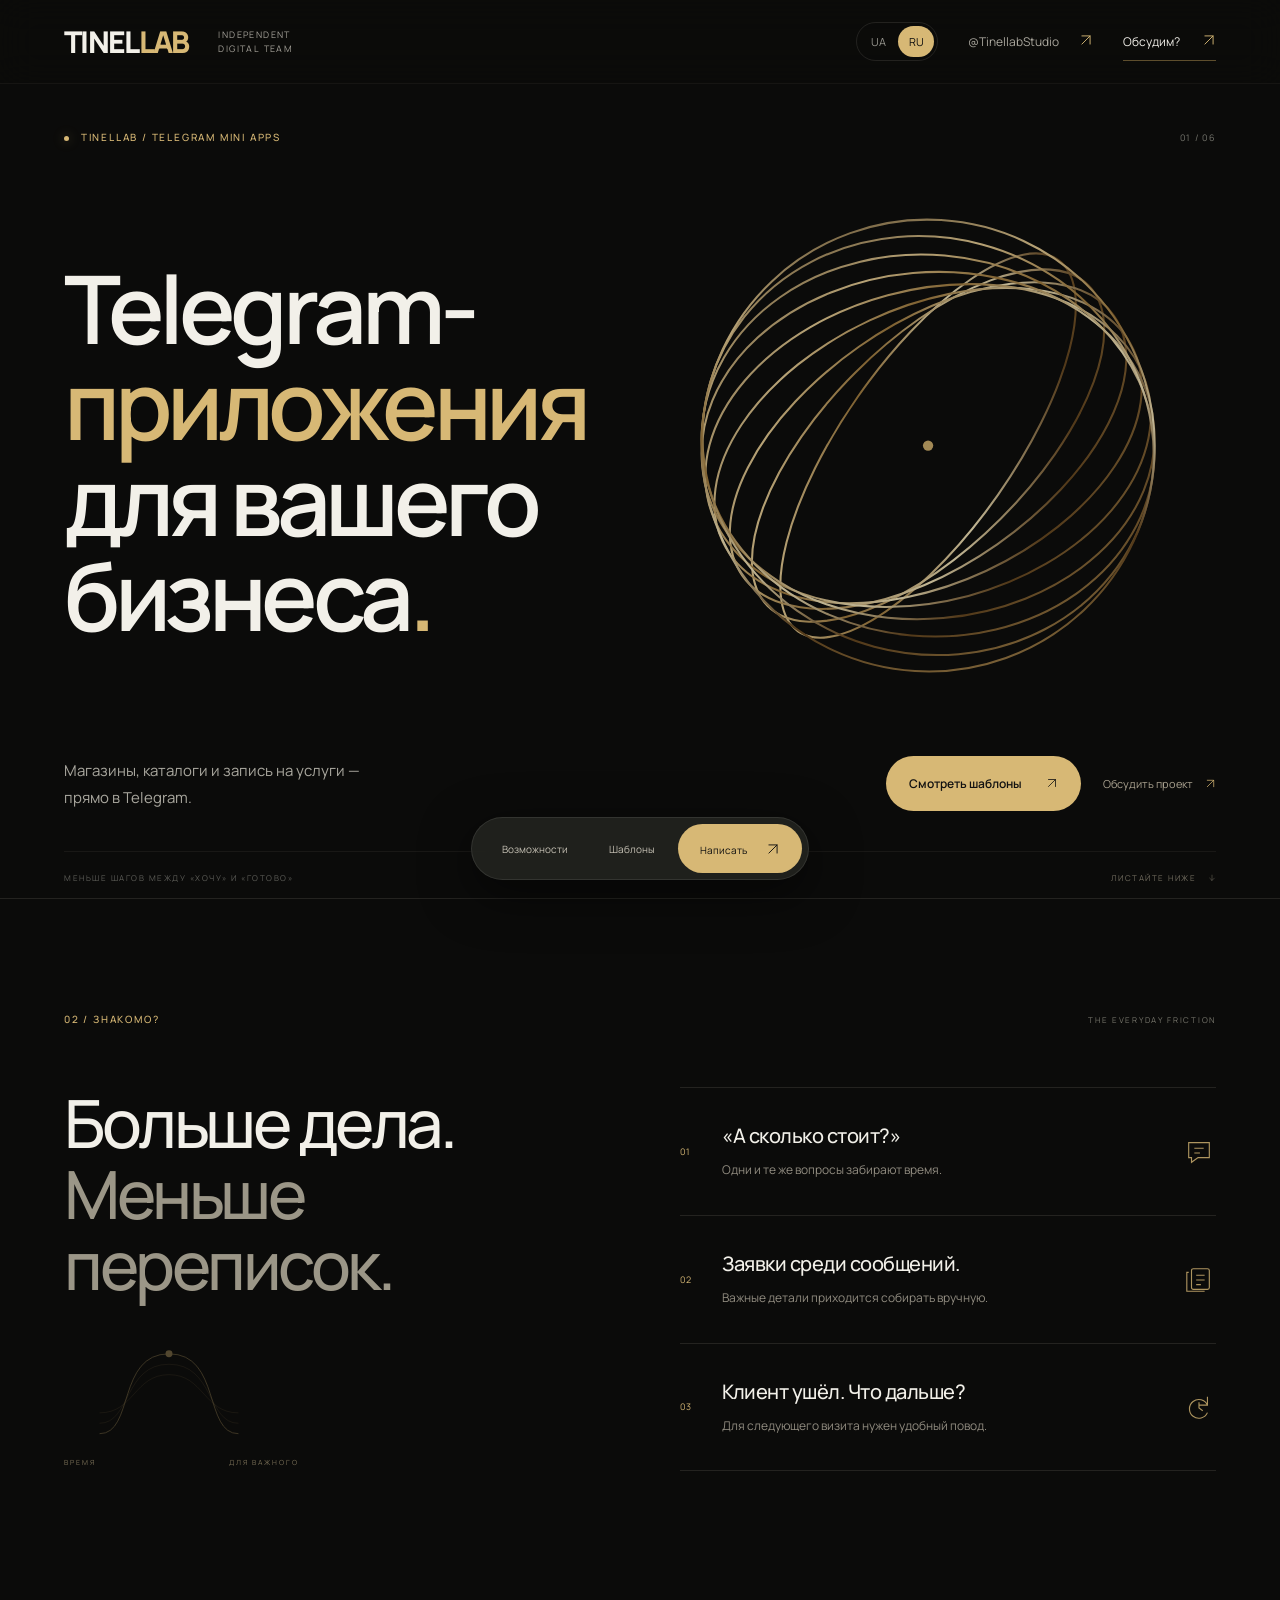
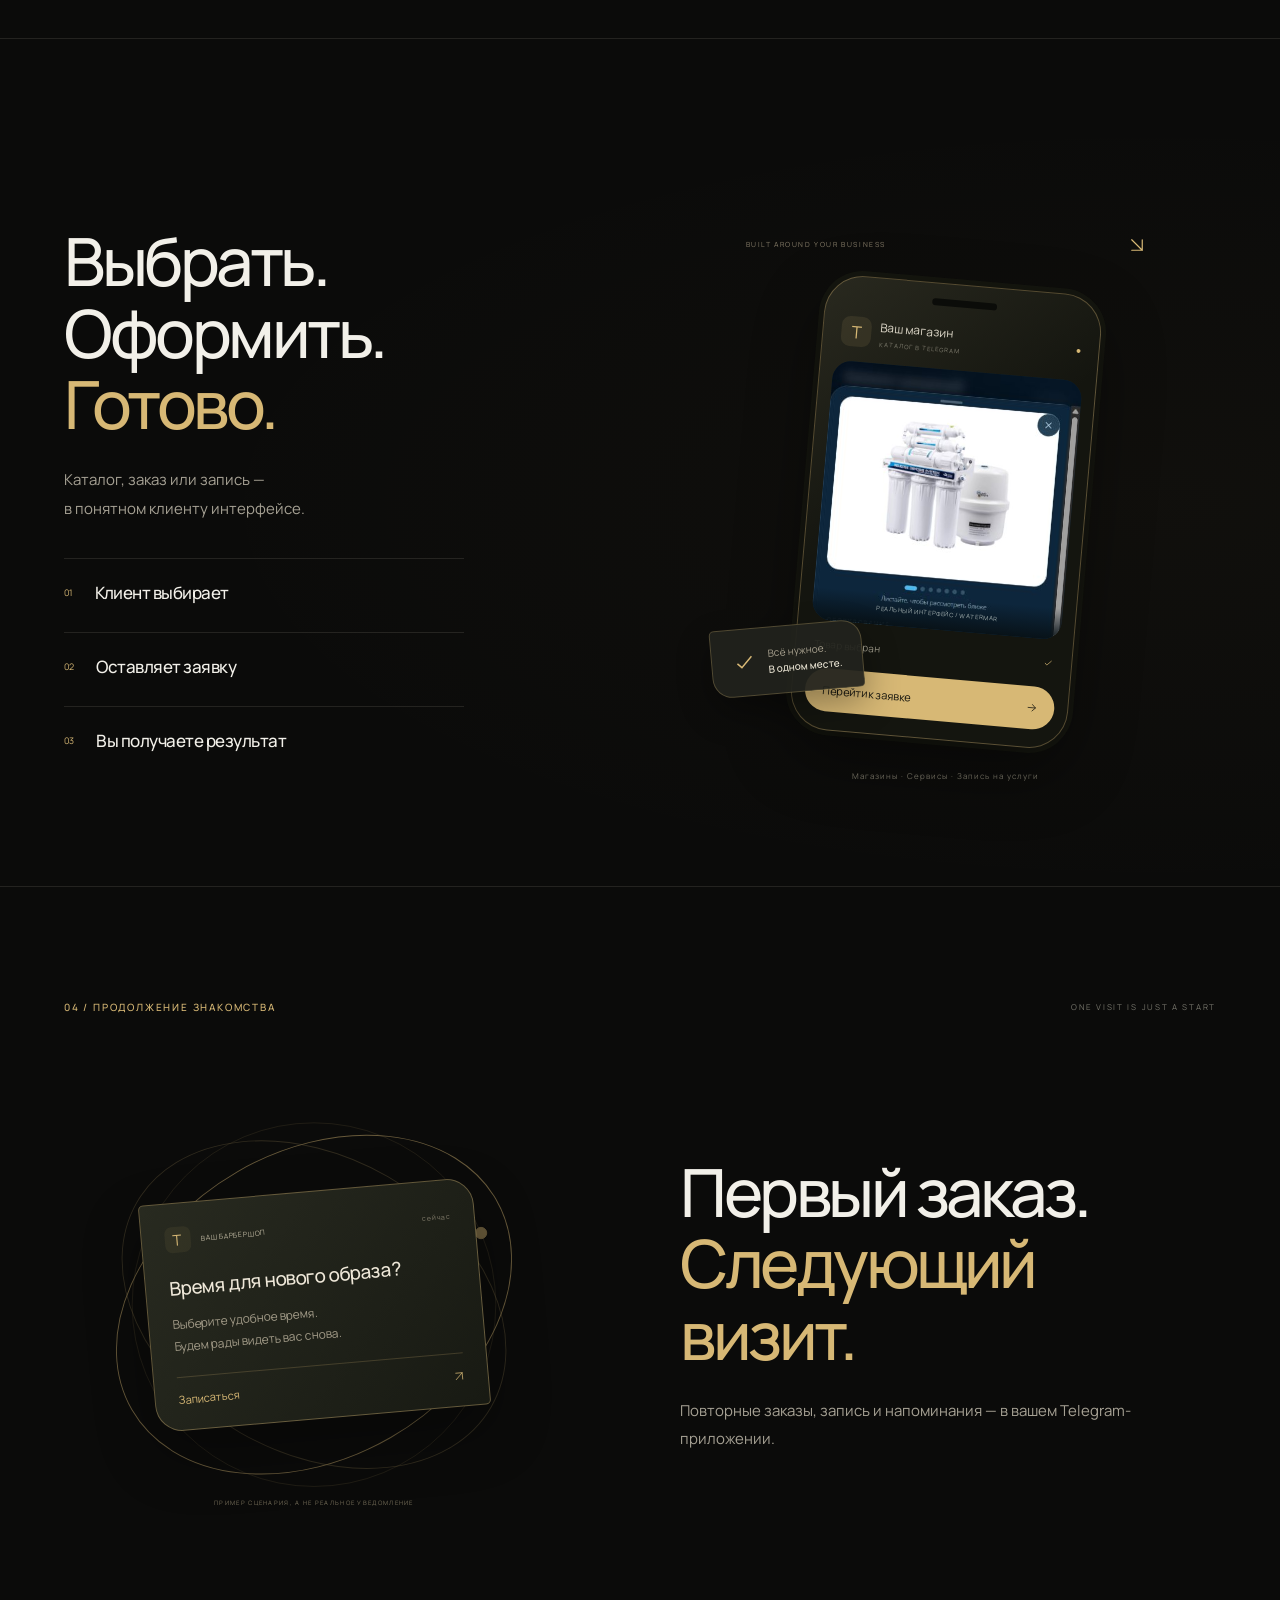
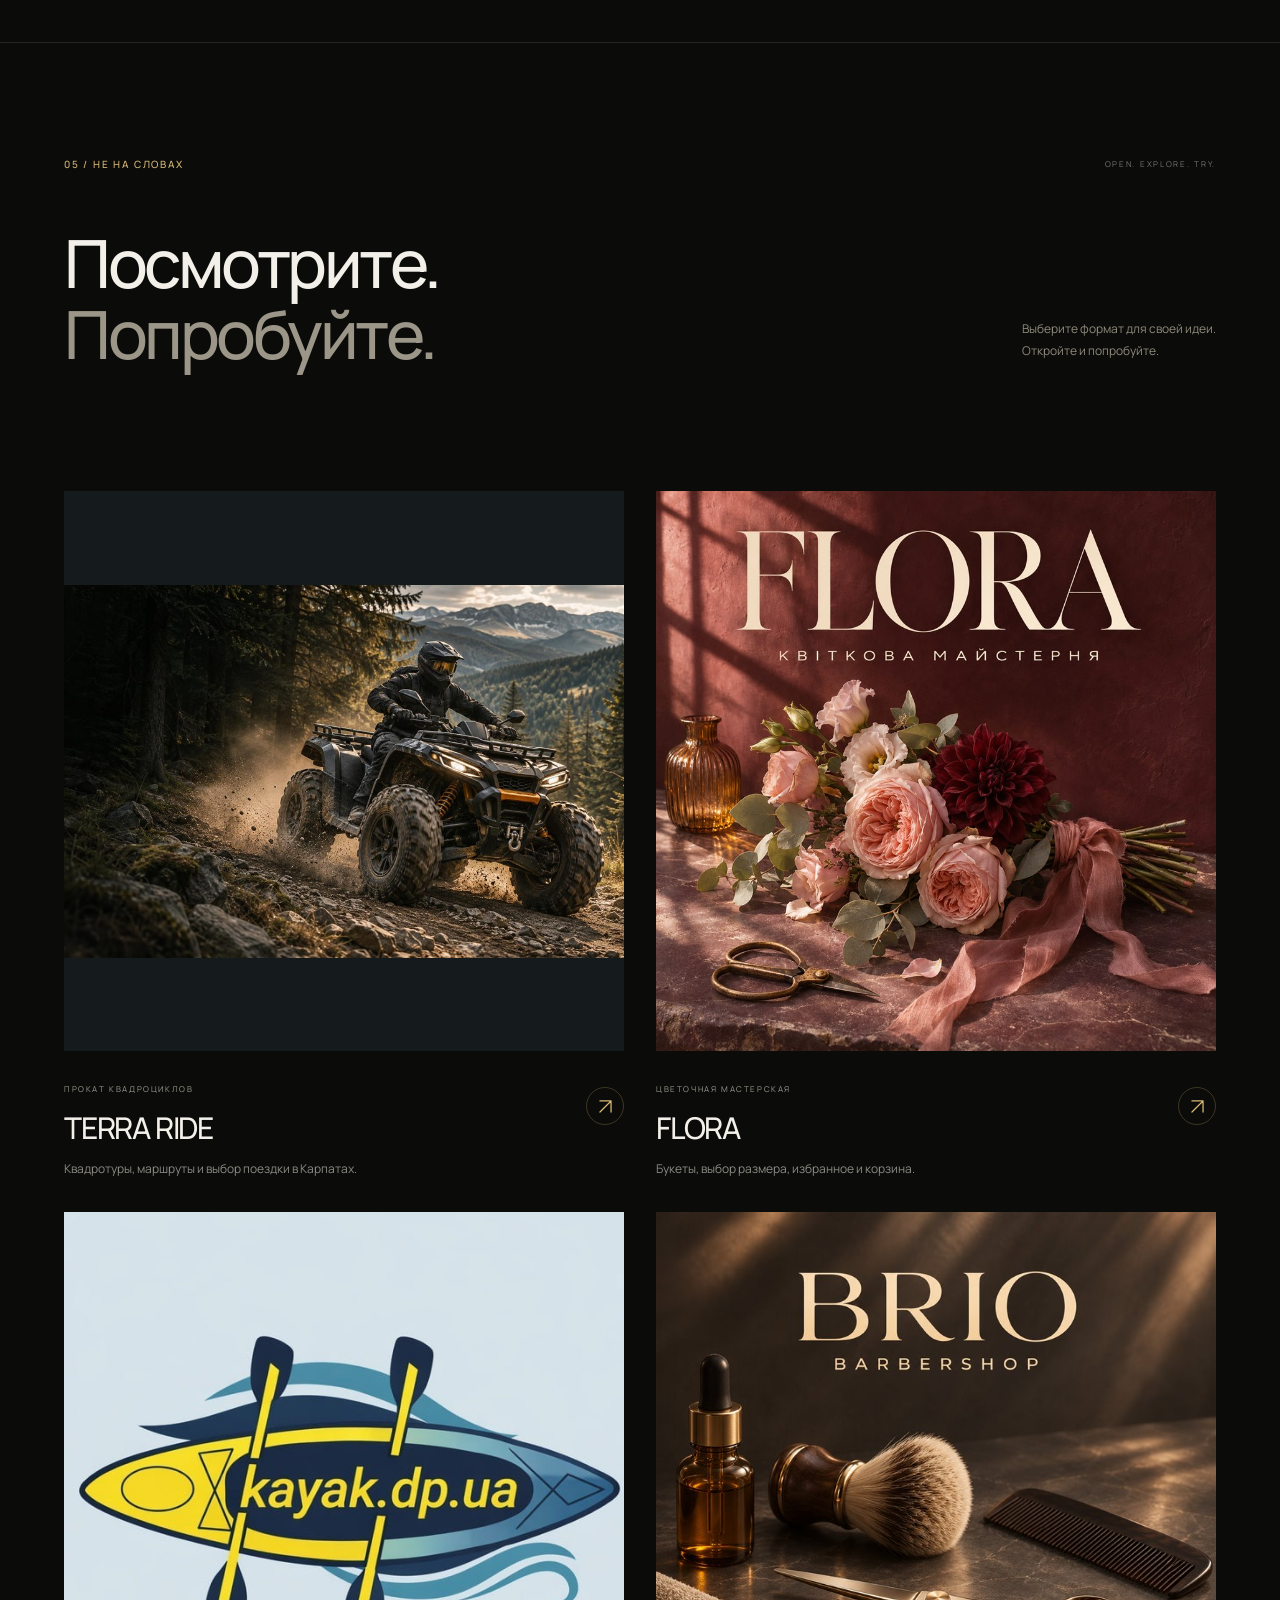
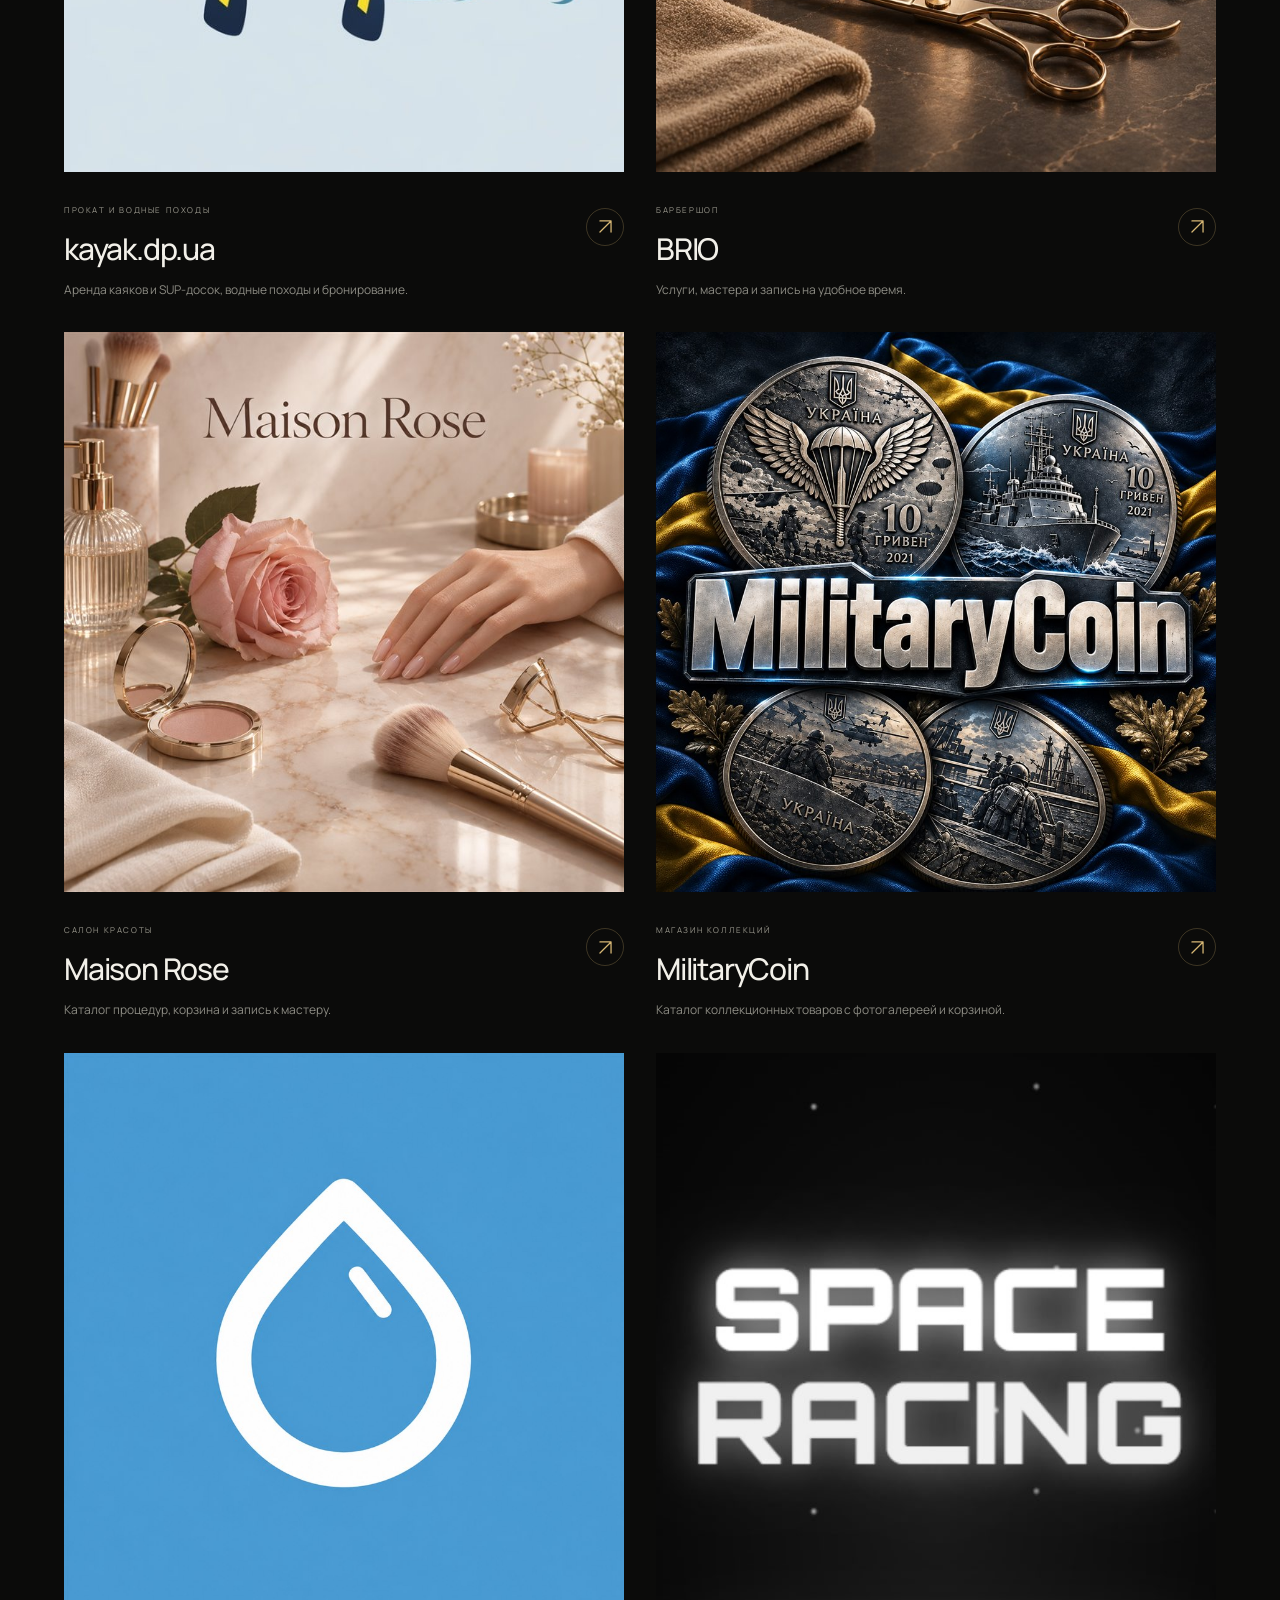
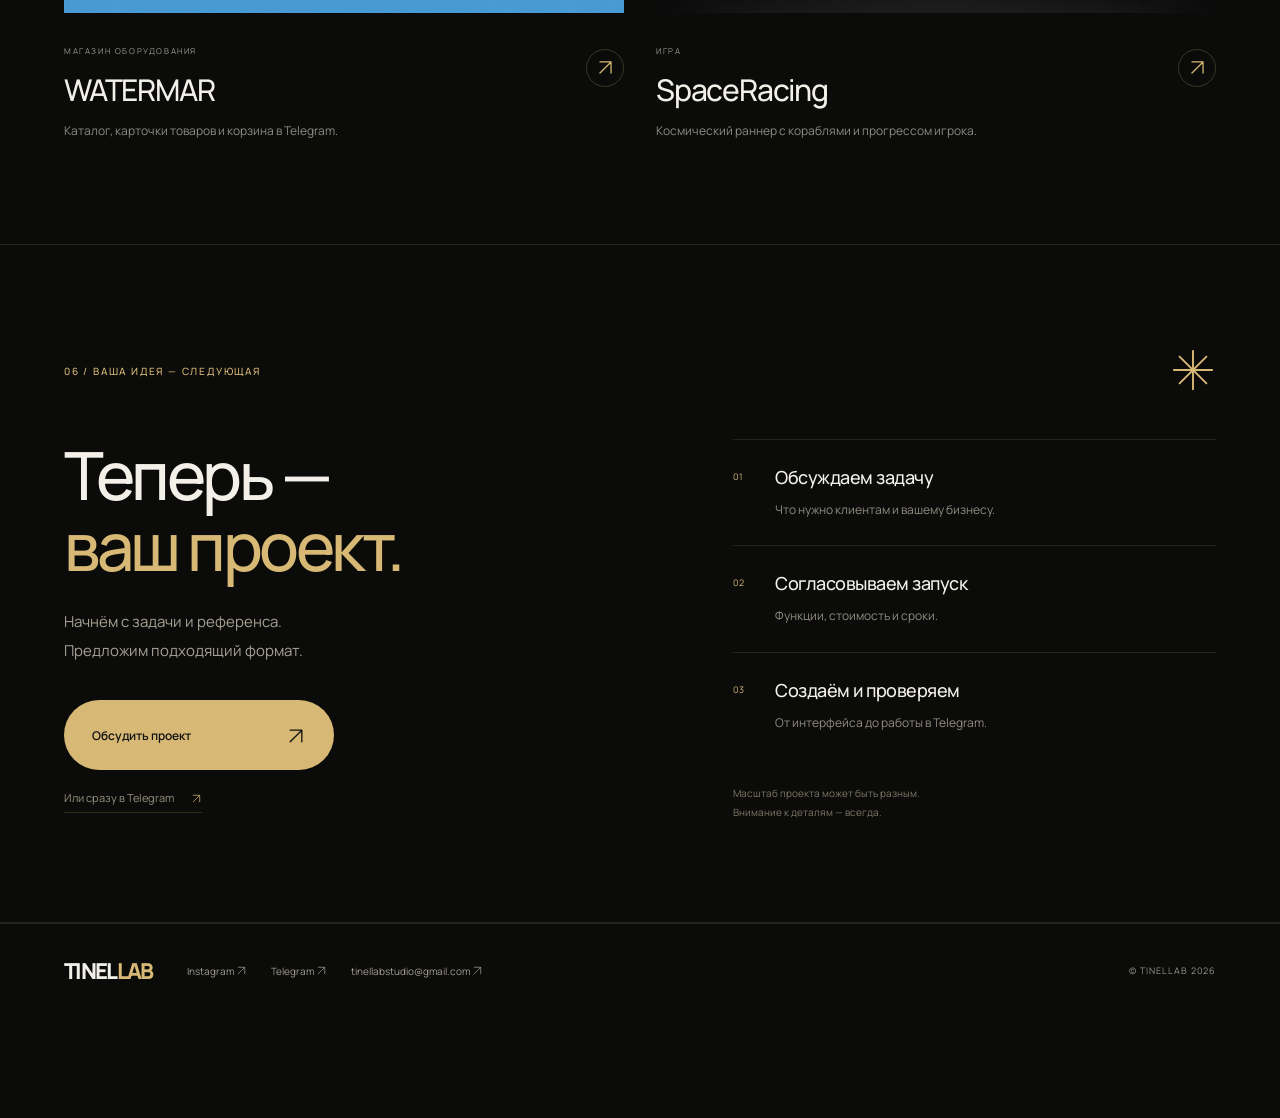
==== commit c9a42600: "Add Terra Ride ATV tour demo to the showcase" ====
--- a/index.html
+++ b/index.html
@@ -5,9 +5,9 @@
 <meta name="theme-color" content="#0b0b0a"><meta name="description" content="TINELLAB — магазины, каталоги и запись на услуги прямо в Telegram. Создаём Mini Apps для вашего бизнеса.">
 <title>TINELLAB — Telegram-приложения для бизнеса</title>
 <link rel="stylesheet" href="assets/css/main.css?v=gallery"><link rel="stylesheet" href="assets/css/premium.css?v=bottom-launch"><link rel="stylesheet" href="assets/css/contact.css">
-<script defer src="assets/js/icons.js"></script><script defer src="assets/js/boot.js"></script><script defer src="data/projects.js?v=flora"></script><script defer src="assets/js/player.js?v=kayak"></script><script defer src="assets/js/app.js?v=bottom-launch"></script><script defer src="assets/js/contact.js?v=field-feedback"></script><script defer src="assets/js/premium.js"></script>
+<script defer src="assets/js/icons.js"></script><script defer src="assets/js/boot.js"></script><script defer src="data/projects.js?v=terra"></script><script defer src="assets/js/player.js?v=kayak"></script><script defer src="assets/js/app.js?v=bottom-launch"></script><script defer src="assets/js/contact.js?v=field-feedback"></script><script defer src="assets/js/premium.js"></script>
 <script async src="https://telegram.org/js/telegram-web-app.js" onload="window.dispatchEvent(new Event('telegram-ready'))"></script>
-<link rel="stylesheet" href="assets/css/icons.css"><link rel="stylesheet" href="assets/css/story.css"><link rel="stylesheet" href="assets/css/project-covers.css?v=3"><script defer src="assets/js/scroll-scenes.js"></script><link rel="stylesheet" href="assets/css/language.css?v=motion"><script defer src="assets/js/i18n.js?v=flora"></script><link rel="stylesheet" href="assets/css/contact-feedback.css"></head>
+<link rel="stylesheet" href="assets/css/icons.css"><link rel="stylesheet" href="assets/css/story.css"><link rel="stylesheet" href="assets/css/project-covers.css?v=3"><script defer src="assets/js/scroll-scenes.js"></script><link rel="stylesheet" href="assets/css/language.css?v=motion"><script defer src="assets/js/i18n.js?v=terra"></script><link rel="stylesheet" href="assets/css/contact-feedback.css"></head>
 <body>
 <div id="boot" hidden role="status" aria-label="Подготовка портфолио"><div class="boot-logo">TINELLAB</div><div class="boot-track" role="progressbar" aria-label="Готовность интерфейса" aria-valuemin="0" aria-valuemax="100" aria-valuenow="8"><i></i></div><div class="boot-label">Идея обретает форму</div></div>
 <script>document.getElementById('boot').hidden=false;window.bootDeadline=setTimeout(function(){document.getElementById('boot').hidden=true},6000)</script>
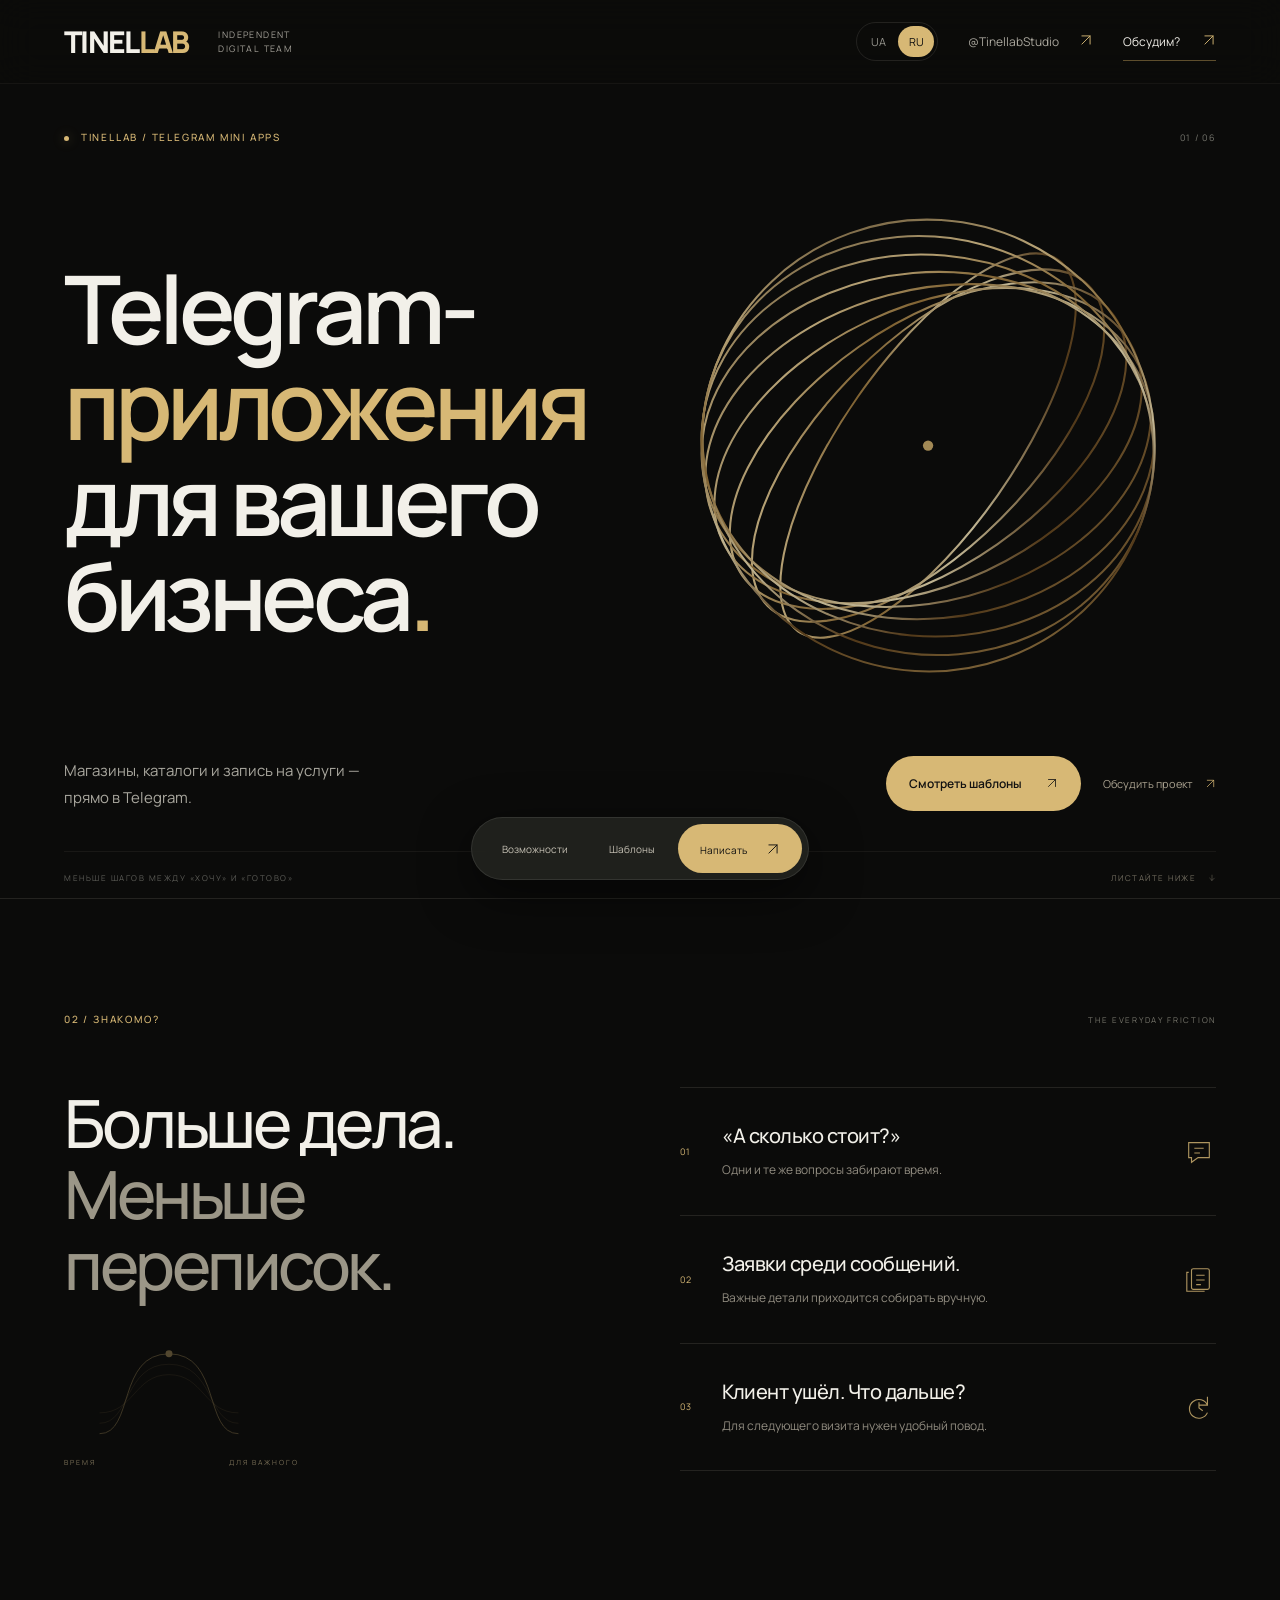
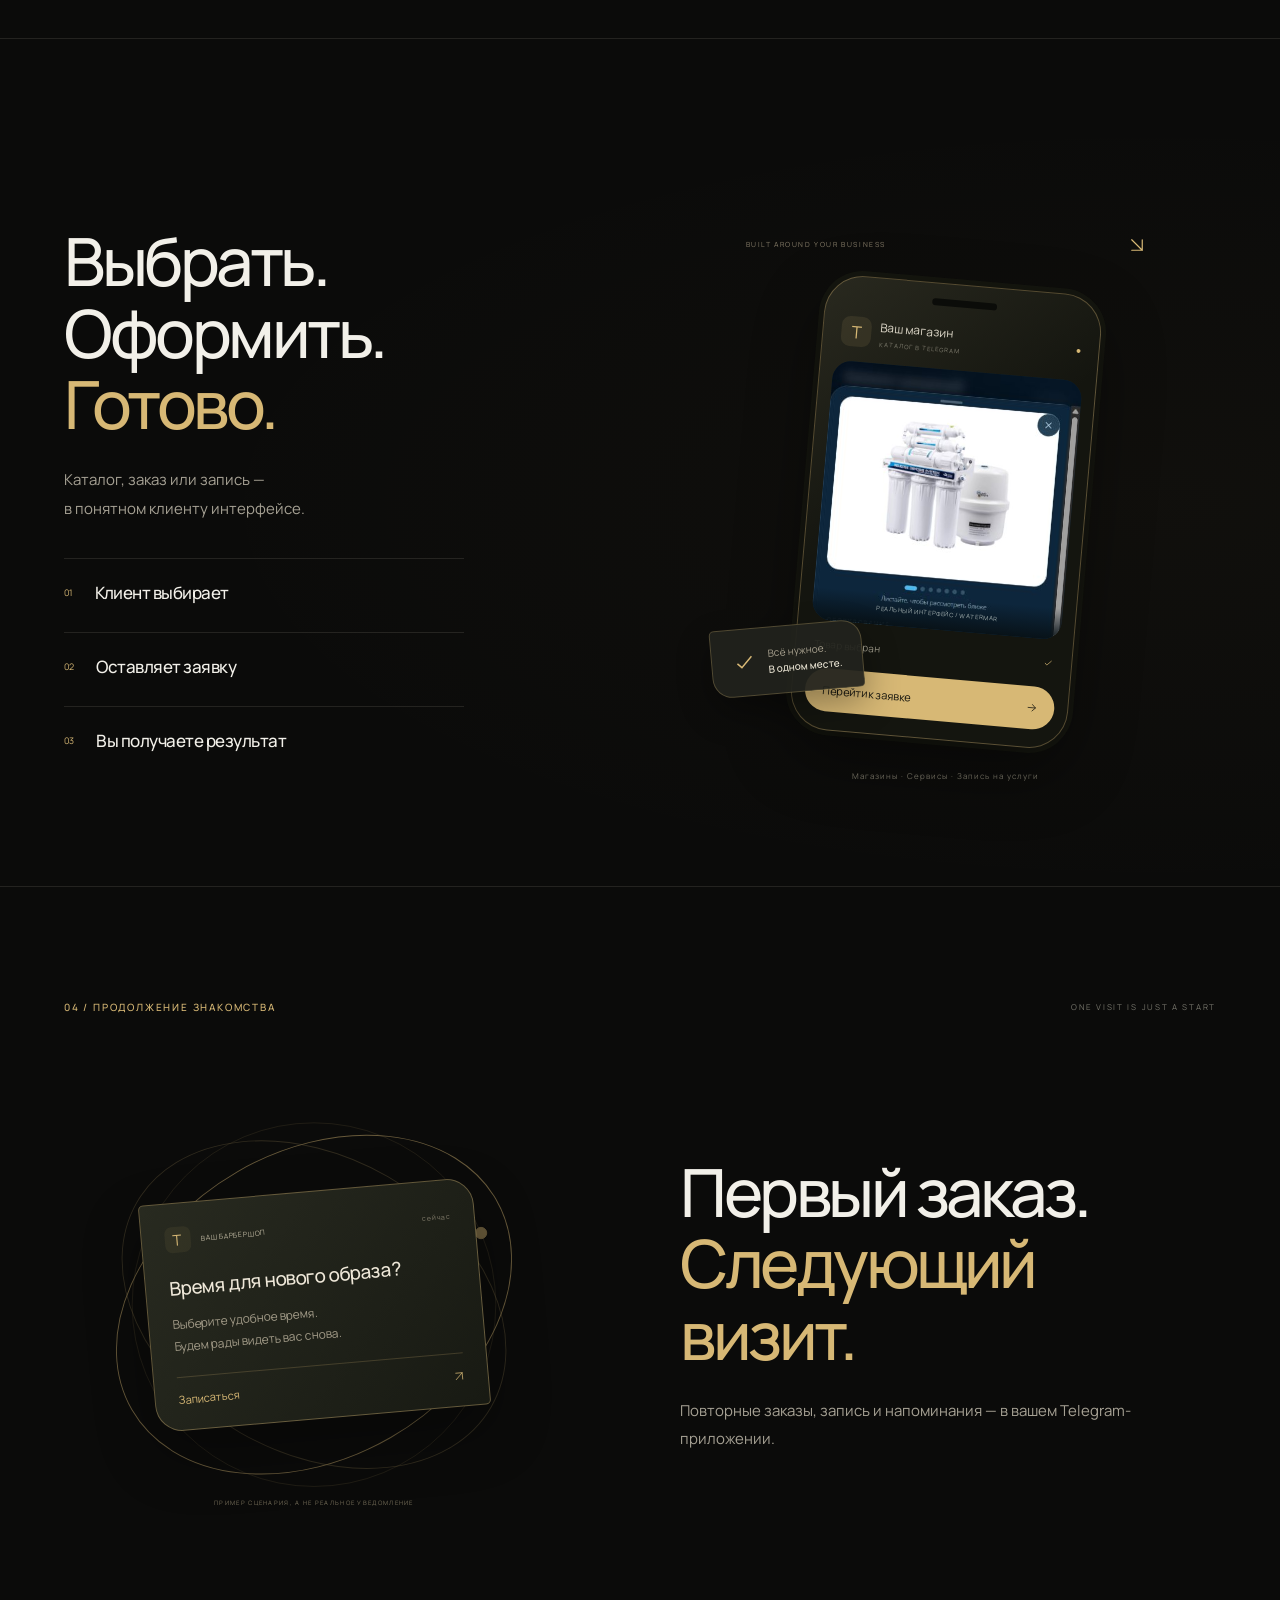
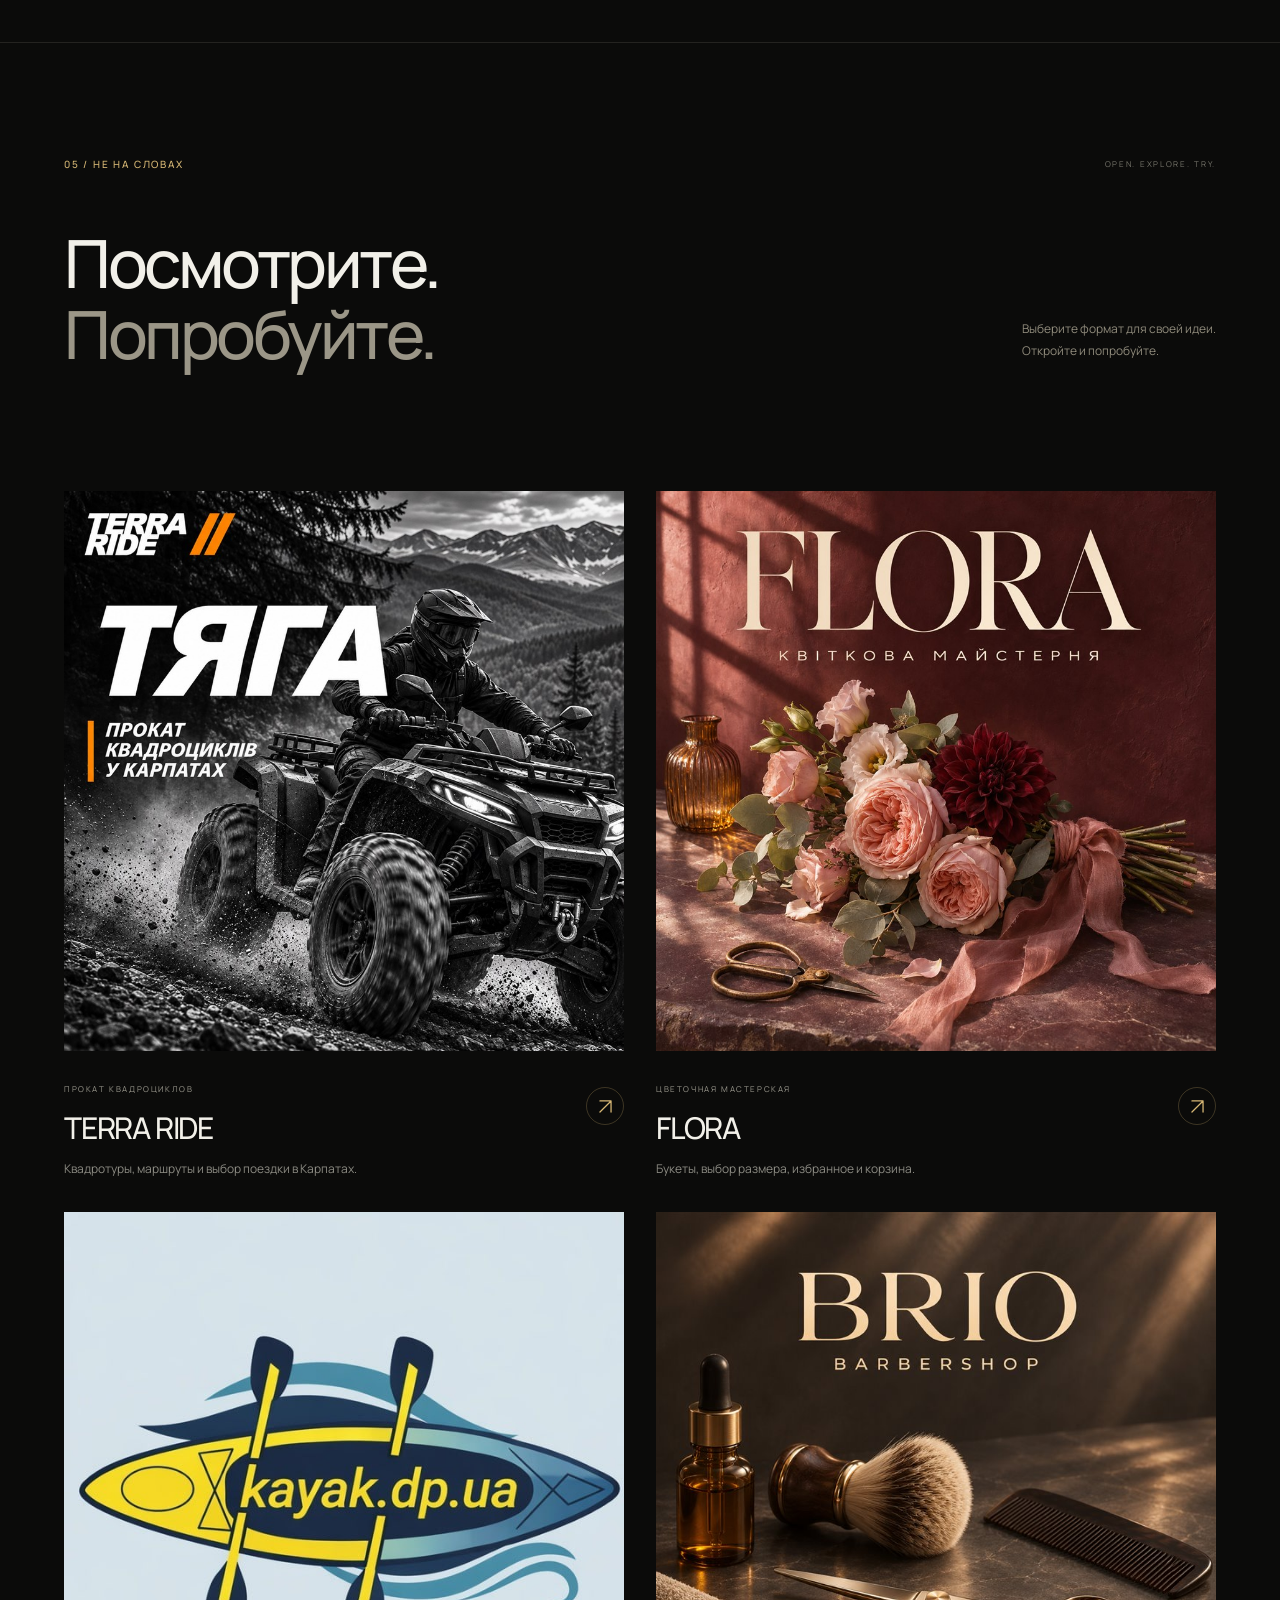
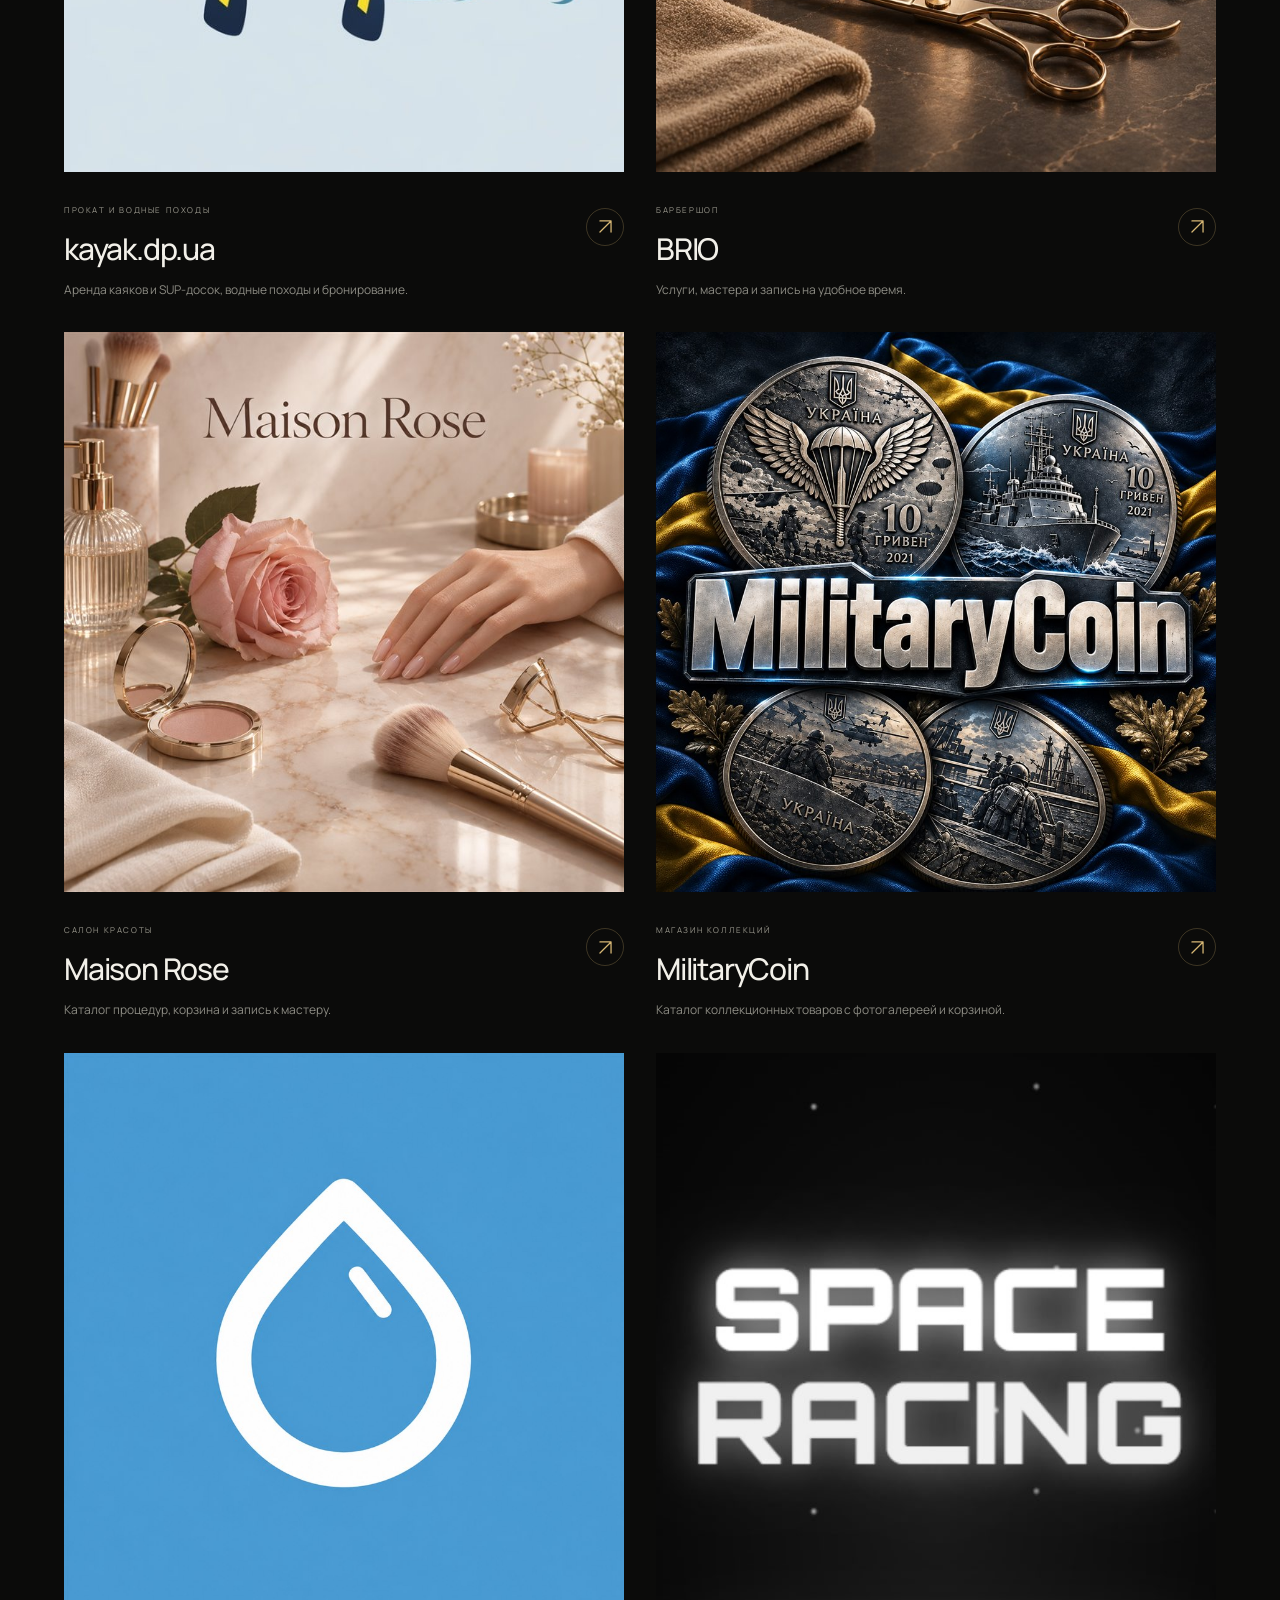
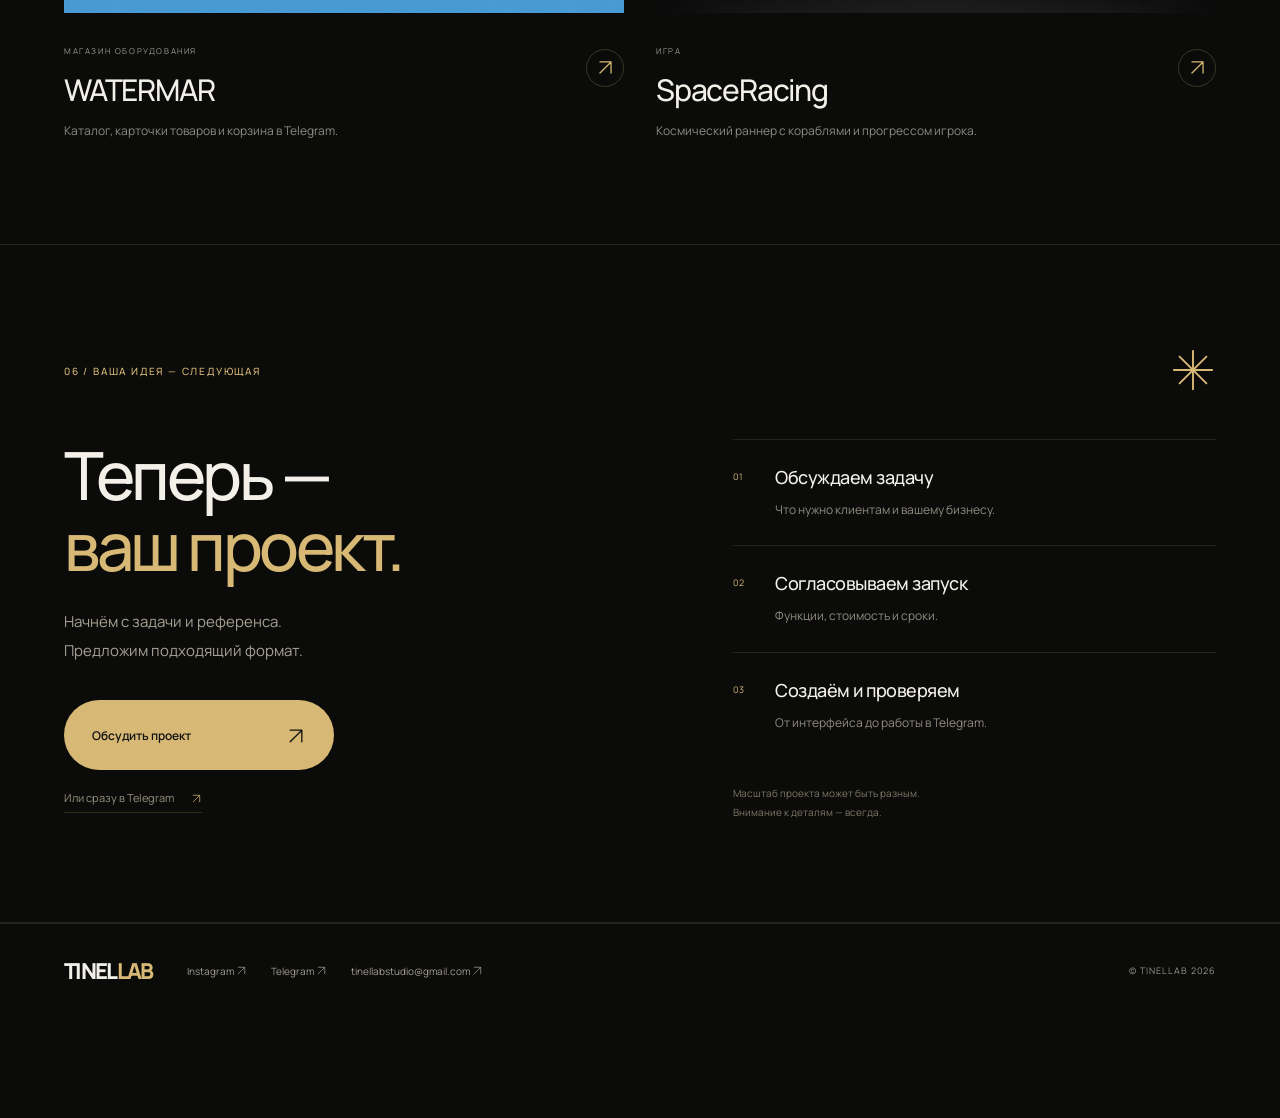
==== commit 3143de6a: "Use supplied Terra Ride cover artwork" ====
--- a/index.html
+++ b/index.html
@@ -5,7 +5,7 @@
 <meta name="theme-color" content="#0b0b0a"><meta name="description" content="TINELLAB — магазины, каталоги и запись на услуги прямо в Telegram. Создаём Mini Apps для вашего бизнеса.">
 <title>TINELLAB — Telegram-приложения для бизнеса</title>
 <link rel="stylesheet" href="assets/css/main.css?v=gallery"><link rel="stylesheet" href="assets/css/premium.css?v=bottom-launch"><link rel="stylesheet" href="assets/css/contact.css">
-<script defer src="assets/js/icons.js"></script><script defer src="assets/js/boot.js"></script><script defer src="data/projects.js?v=terra"></script><script defer src="assets/js/player.js?v=kayak"></script><script defer src="assets/js/app.js?v=bottom-launch"></script><script defer src="assets/js/contact.js?v=field-feedback"></script><script defer src="assets/js/premium.js"></script>
+<script defer src="assets/js/icons.js"></script><script defer src="assets/js/boot.js"></script><script defer src="data/projects.js?v=terra-cover"></script><script defer src="assets/js/player.js?v=kayak"></script><script defer src="assets/js/app.js?v=bottom-launch"></script><script defer src="assets/js/contact.js?v=field-feedback"></script><script defer src="assets/js/premium.js"></script>
 <script async src="https://telegram.org/js/telegram-web-app.js" onload="window.dispatchEvent(new Event('telegram-ready'))"></script>
 <link rel="stylesheet" href="assets/css/icons.css"><link rel="stylesheet" href="assets/css/story.css"><link rel="stylesheet" href="assets/css/project-covers.css?v=3"><script defer src="assets/js/scroll-scenes.js"></script><link rel="stylesheet" href="assets/css/language.css?v=motion"><script defer src="assets/js/i18n.js?v=terra"></script><link rel="stylesheet" href="assets/css/contact-feedback.css"></head>
 <body>
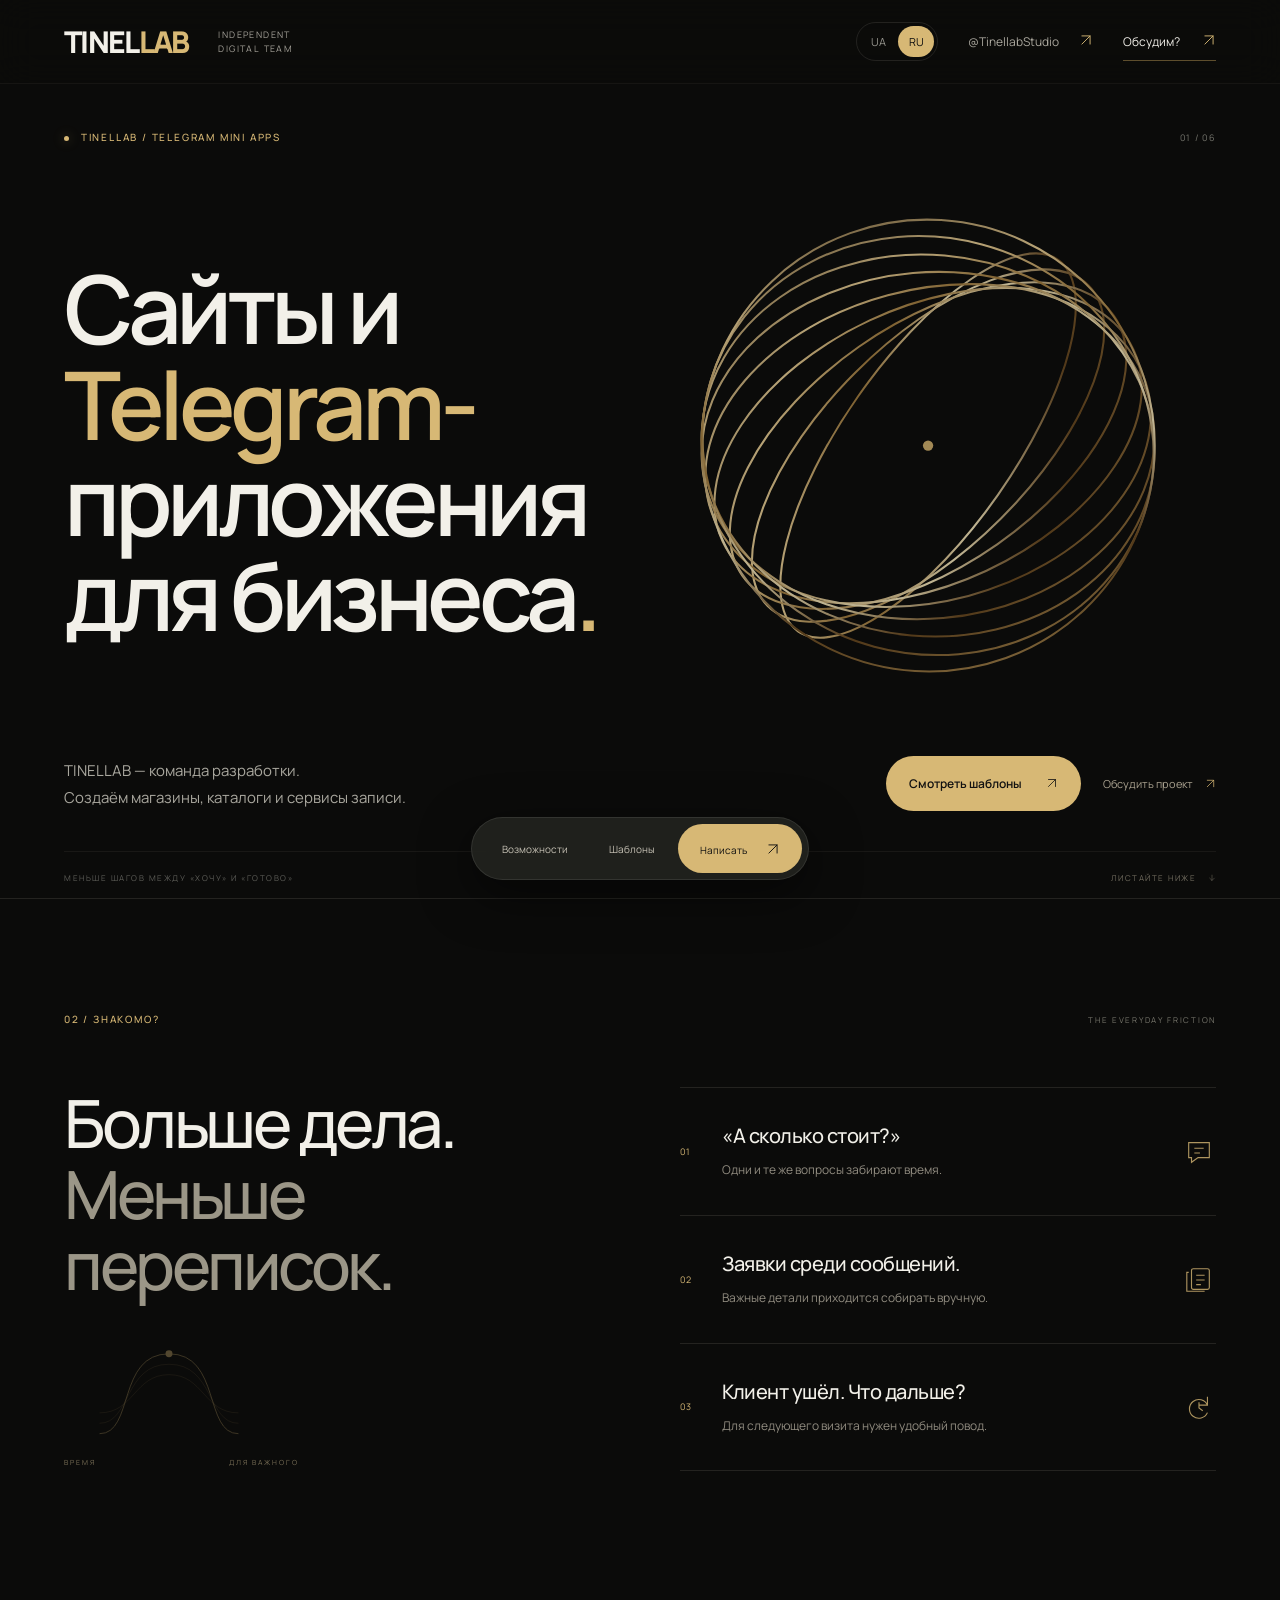
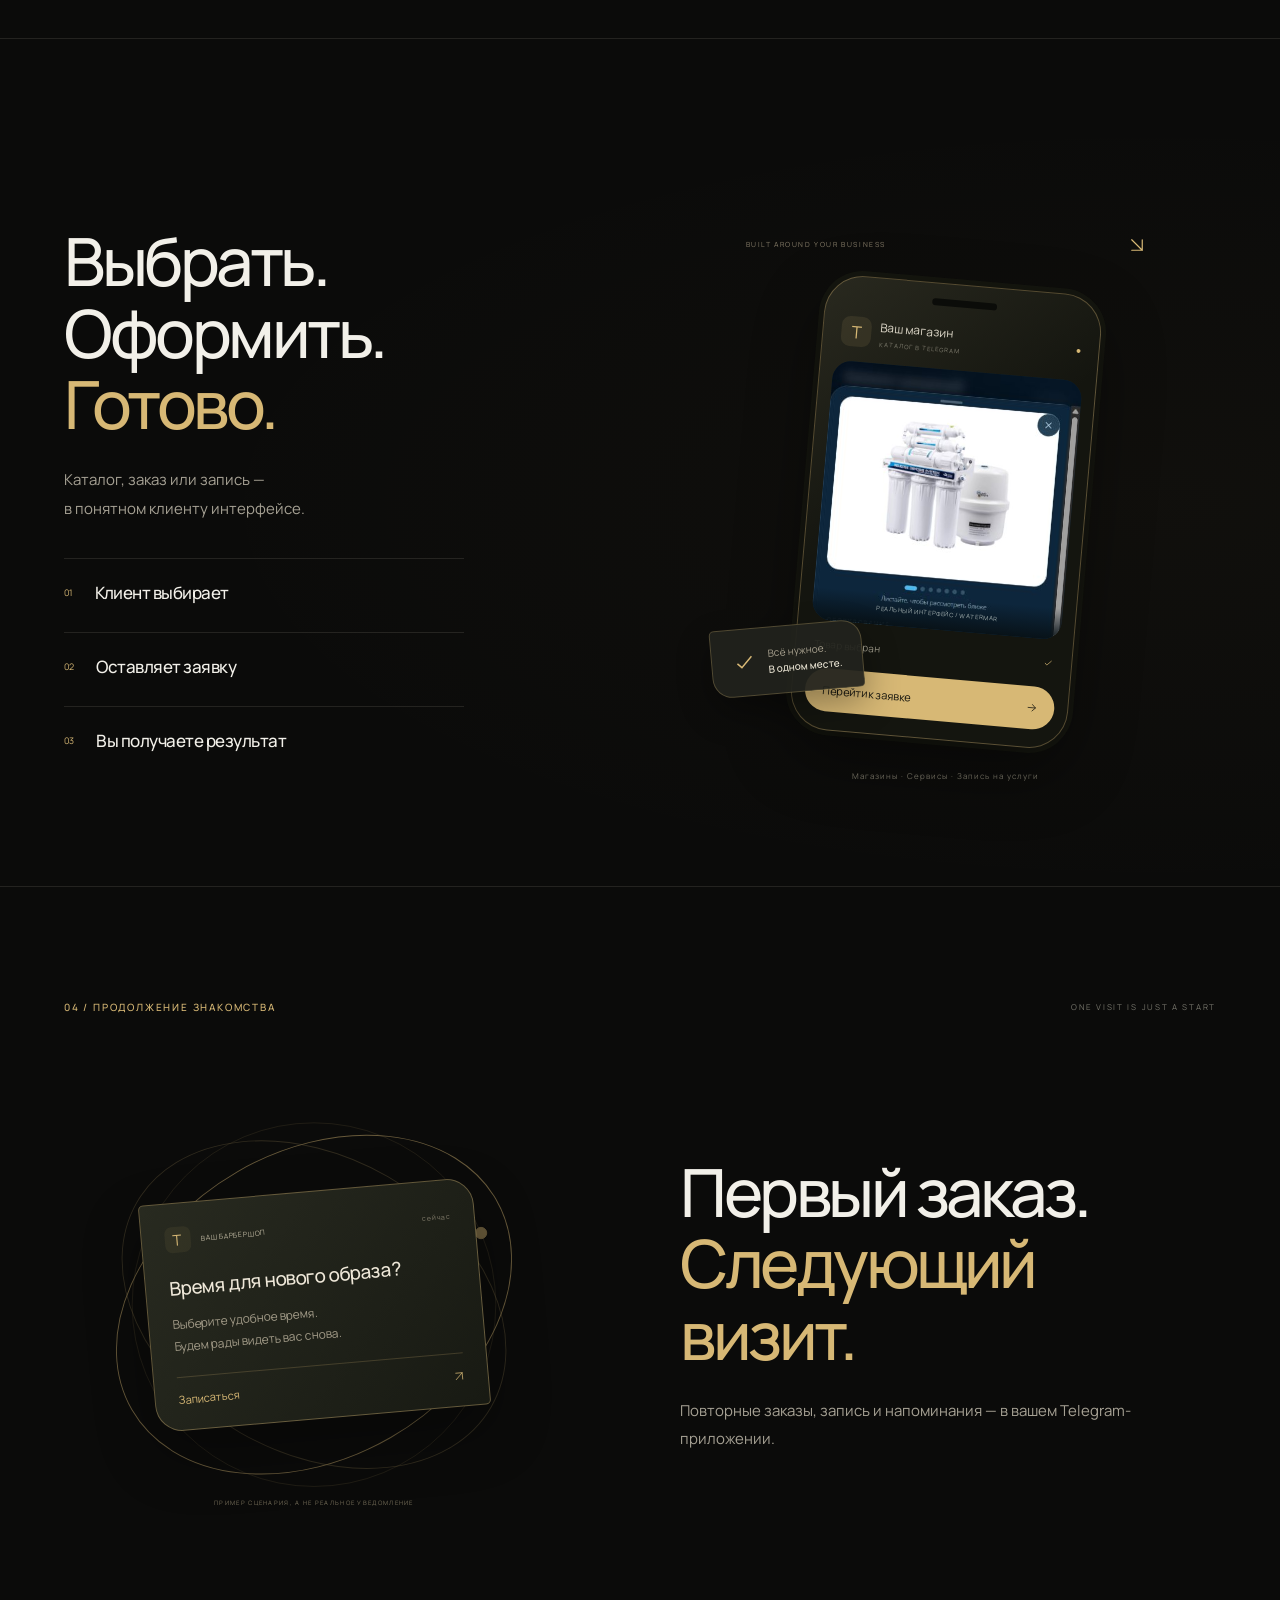
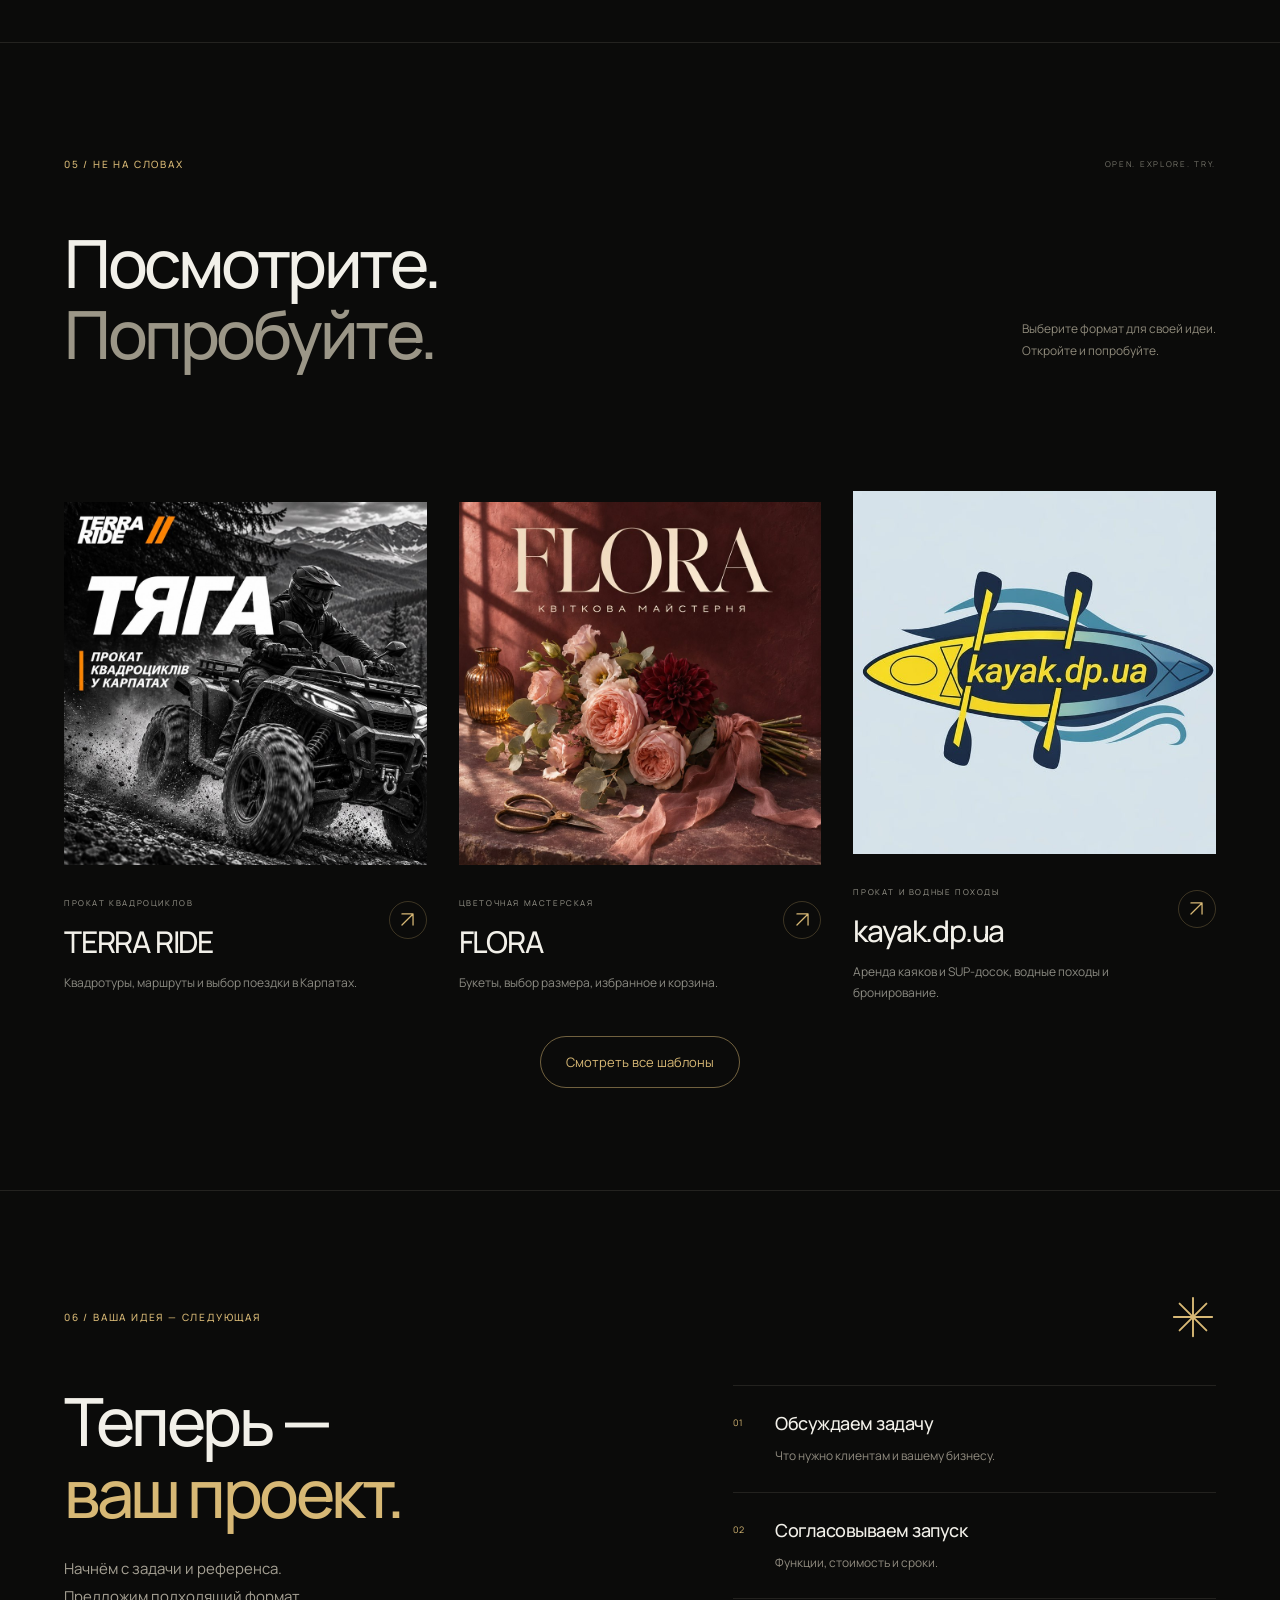
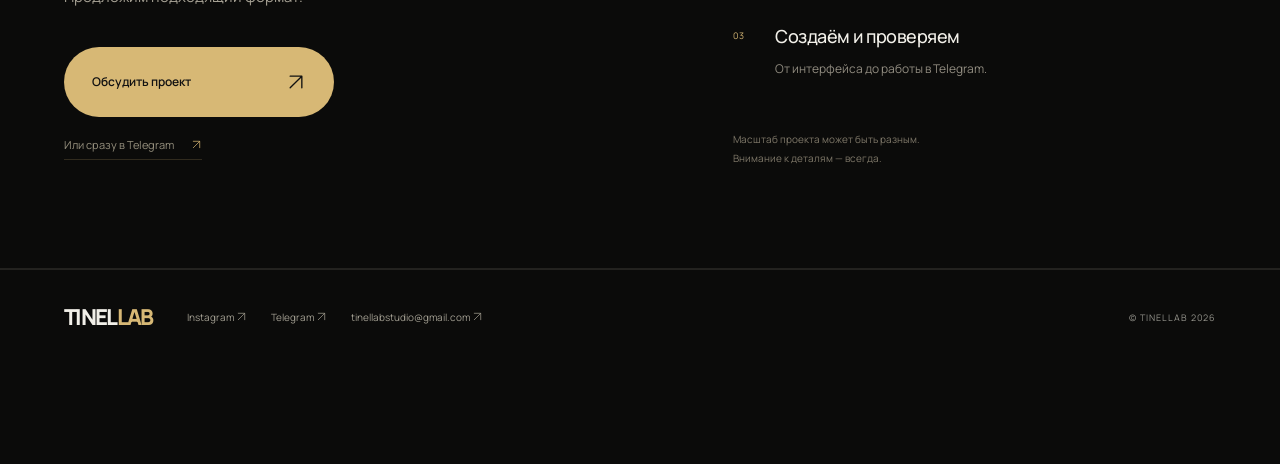
==== commit 461ebd17: "Preview three recent templates and clarify studio services" ====
--- a/index.html
+++ b/index.html
@@ -2,12 +2,12 @@
 <html lang="ru" data-motion="full">
 <head>
 <meta charset="utf-8"><meta name="viewport" content="width=device-width,initial-scale=1,viewport-fit=cover">
-<meta name="theme-color" content="#0b0b0a"><meta name="description" content="TINELLAB — магазины, каталоги и запись на услуги прямо в Telegram. Создаём Mini Apps для вашего бизнеса.">
-<title>TINELLAB — Telegram-приложения для бизнеса</title>
+<meta name="theme-color" content="#0b0b0a"><meta name="description" content="TINELLAB — разработка сайтов и Telegram-приложений для бизнеса. Магазины, каталоги и сервисы записи.">
+<title>TINELLAB — сайты и Telegram-приложения для бизнеса</title>
 <link rel="stylesheet" href="assets/css/main.css?v=gallery"><link rel="stylesheet" href="assets/css/premium.css?v=bottom-launch"><link rel="stylesheet" href="assets/css/contact.css">
-<script defer src="assets/js/icons.js"></script><script defer src="assets/js/boot.js"></script><script defer src="data/projects.js?v=terra-cover"></script><script defer src="assets/js/player.js?v=kayak"></script><script defer src="assets/js/app.js?v=bottom-launch"></script><script defer src="assets/js/contact.js?v=field-feedback"></script><script defer src="assets/js/premium.js"></script>
+<script defer src="assets/js/icons.js"></script><script defer src="assets/js/boot.js"></script><script defer src="data/projects.js?v=terra-cover"></script><script defer src="assets/js/player.js?v=kayak"></script><script defer src="assets/js/app.js?v=preview"></script><script defer src="assets/js/contact.js?v=field-feedback"></script><script defer src="assets/js/premium.js"></script>
 <script async src="https://telegram.org/js/telegram-web-app.js" onload="window.dispatchEvent(new Event('telegram-ready'))"></script>
-<link rel="stylesheet" href="assets/css/icons.css"><link rel="stylesheet" href="assets/css/story.css"><link rel="stylesheet" href="assets/css/project-covers.css?v=3"><script defer src="assets/js/scroll-scenes.js"></script><link rel="stylesheet" href="assets/css/language.css?v=motion"><script defer src="assets/js/i18n.js?v=terra"></script><link rel="stylesheet" href="assets/css/contact-feedback.css"></head>
+<link rel="stylesheet" href="assets/css/icons.css"><link rel="stylesheet" href="assets/css/story.css"><link rel="stylesheet" href="assets/css/project-covers.css?v=3"><script defer src="assets/js/scroll-scenes.js"></script><link rel="stylesheet" href="assets/css/language.css?v=motion"><script defer src="assets/js/i18n.js?v=preview"></script><link rel="stylesheet" href="assets/css/contact-feedback.css"><link rel="stylesheet" href="assets/css/catalog-expand.css"></head>
 <body>
 <div id="boot" hidden role="status" aria-label="Подготовка портфолио"><div class="boot-logo">TINELLAB</div><div class="boot-track" role="progressbar" aria-label="Готовность интерфейса" aria-valuemin="0" aria-valuemax="100" aria-valuenow="8"><i></i></div><div class="boot-label">Идея обретает форму</div></div>
 <script>document.getElementById('boot').hidden=false;window.bootDeadline=setTimeout(function(){document.getElementById('boot').hidden=true},6000)</script>
@@ -17,9 +17,9 @@
  <div class="hero-meta motion-item"><p class="eyebrow"><span class="dot"></span> TINELLAB / TELEGRAM MINI APPS</p><span class="story-index">01 / 06</span></div>
  <div class="hero-composition">
   <div class="hero-art" aria-hidden="true"><svg viewBox="0 0 600 620" fill="none"><defs><linearGradient id="metal" x1="100" y1="80" x2="500" y2="550" gradientUnits="userSpaceOnUse"><stop stop-color="#4c3517"/><stop offset=".24" stop-color="#f1d69b"/><stop offset=".39" stop-color="#a78040"/><stop offset=".55" stop-color="#fff0c3"/><stop offset=".72" stop-color="#6b4a20"/><stop offset="1" stop-color="#d6b46f"/></linearGradient></defs><g stroke="url(#metal)" stroke-width="2"><ellipse cx="300" cy="310" rx="220" ry="83" transform="rotate(-55 300 310)"/><ellipse cx="300" cy="310" rx="220" ry="100" transform="rotate(-45 300 310)"/><ellipse cx="300" cy="310" rx="220" ry="117" transform="rotate(-35 300 310)"/><ellipse cx="300" cy="310" rx="220" ry="134" transform="rotate(-25 300 310)"/><ellipse cx="300" cy="310" rx="220" ry="151" transform="rotate(-15 300 310)"/><ellipse cx="300" cy="310" rx="220" ry="168" transform="rotate(-5 300 310)"/><ellipse cx="300" cy="310" rx="220" ry="185" transform="rotate(5 300 310)"/><ellipse cx="300" cy="310" rx="220" ry="202" transform="rotate(15 300 310)"/><ellipse cx="300" cy="310" rx="220" ry="219" transform="rotate(25 300 310)"/></g><circle cx="300" cy="310" r="5" fill="#d6b46f"/></svg></div>
-  <h1 class="motion-item" id="hero-title"><span class="hero-line">Telegram-</span><span class="hero-line hero-line-gold">приложения</span><span class="hero-line">для вашего</span><span class="hero-line">бизнеса<span class="gold-period">.</span></span></h1>
+  <h1 class="motion-item" id="hero-title"><span class="hero-line">Сайты и</span><span class="hero-line hero-line-gold">Telegram-</span><span class="hero-line">приложения</span><span class="hero-line">для бизнеса<span class="gold-period">.</span></span></h1>
  </div>
- <div class="hero-bottom motion-item"><p class="intro">Магазины, каталоги и запись на услуги —<br>прямо в Telegram.</p><div class="story-actions"><a class="button gold" href="#projects">Смотреть шаблоны <span>↗</span></a><button class="text-contact" type="button" data-contact>Обсудить проект <span>↗</span></button></div></div>
+ <div class="hero-bottom motion-item"><p class="intro">TINELLAB — команда разработки.<br>Создаём магазины, каталоги и сервисы записи.</p><div class="story-actions"><a class="button gold" href="#projects">Смотреть шаблоны <span>↗</span></a><button class="text-contact" type="button" data-contact>Обсудить проект <span>↗</span></button></div></div>
  <div class="hero-footer motion-item"><span>МЕНЬШЕ ШАГОВ МЕЖДУ «ХОЧУ» И «ГОТОВО»</span><a href="#friction" aria-label="Узнать больше">ЛИСТАЙТЕ НИЖЕ <span>↓</span></a></div>
 </section>
 
@@ -40,7 +40,7 @@
  <div class="return-layout"><div class="return-visual motion-item"><div class="return-orbit" aria-hidden="true"><svg viewBox="0 0 440 420" fill="none"><ellipse cx="220" cy="210" rx="185" ry="135" transform="rotate(-30 220 210)"/><ellipse cx="220" cy="210" rx="180" ry="130" transform="rotate(30 220 210)"/><circle cx="220" cy="210" r="160"/><circle cx="367" cy="147" r="5" fill="currentColor"/></svg></div><div class="reminder-example"><div class="reminder-head"><span class="reminder-logo">T</span><span>ВАШ БАРБЕРШОП</span><span>сейчас</span></div><h3>Время для нового образа?</h3><p>Выберите удобное время.<br>Будем рады видеть вас снова.</p><div class="reminder-action">Записаться <span>↗</span></div></div><p class="example-label">ПРИМЕР СЦЕНАРИЯ, А НЕ РЕАЛЬНОЕ УВЕДОМЛЕНИЕ</p></div><div class="return-content"><h2 class="motion-item" id="return-title">Первый заказ.<br><span>Следующий<br>визит.</span></h2><p class="story-copy motion-item">Повторные заказы, запись и напоминания — в вашем Telegram-приложении.</p></div></div>
 </section>
 
-<section class="work story-section" id="projects" aria-labelledby="projects-title"><div class="story-section-meta motion-item"><p class="eyebrow">05 / НЕ НА СЛОВАХ</p><span class="story-index">OPEN. EXPLORE. TRY.</span></div><div class="section-heading motion-item"><div><h2 id="projects-title">Посмотрите.<br><span>Попробуйте.</span></h2></div><p class="section-aside">Выберите формат для своей идеи.<br>Откройте и попробуйте.</p></div><div class="tabs motion-item" aria-label="Витрина решений"><button type="button" data-category="templates" aria-pressed="true">Шаблоны <span>04</span></button><button type="button" data-category="games" aria-pressed="false">Игры <span>01</span></button></div><div id="project-grid" class="grid" aria-live="polite"></div></section>
+<section class="work story-section" id="projects" aria-labelledby="projects-title"><div class="story-section-meta motion-item"><p class="eyebrow">05 / НЕ НА СЛОВАХ</p><span class="story-index">OPEN. EXPLORE. TRY.</span></div><div class="section-heading motion-item"><div><h2 id="projects-title">Посмотрите.<br><span>Попробуйте.</span></h2></div><p class="section-aside">Выберите формат для своей идеи.<br>Откройте и попробуйте.</p></div><div class="tabs motion-item" aria-label="Витрина решений"><button type="button" data-category="templates" aria-pressed="true">Шаблоны <span>04</span></button><button type="button" data-category="games" aria-pressed="false">Игры <span>01</span></button></div><div id="project-grid" class="grid" aria-live="polite"></div><button id="show-all-templates" class="show-all-templates" type="button" aria-controls="project-grid" aria-expanded="false" hidden>Смотреть все шаблоны</button></section>
 
 <section class="contact story-section launch-section" id="contact" aria-labelledby="launch-title"><div class="story-section-meta motion-item"><p class="eyebrow">06 / ВАША ИДЕЯ — СЛЕДУЮЩАЯ</p><span class="contact-spark" aria-hidden="true">✳</span></div><div class="launch-layout"><div><h2 class="motion-item" id="launch-title">Теперь —<br><span>ваш проект.</span></h2><p class="story-copy motion-item">Начнём с задачи и референса.<br>Предложим подходящий формат.</p><div class="launch-actions motion-item"><button type="button" class="button gold contact-cta" data-contact>Обсудить проект <span>↗</span></button><a class="direct-contact" href="https://t.me/TinellabStudio" target="_blank" rel="noopener">Или сразу в Telegram <span>↗</span></a></div></div><div class="launch-process"><article class="motion-item"><span class="row-index">01</span><div><h3>Обсуждаем задачу</h3><p>Что нужно клиентам и вашему бизнесу.</p></div></article><article class="motion-item"><span class="row-index">02</span><div><h3>Согласовываем запуск</h3><p>Функции, стоимость и сроки.</p></div></article><article class="motion-item"><span class="row-index">03</span><div><h3>Создаём и проверяем</h3><p>От интерфейса до работы в Telegram.</p></div></article><p class="launch-footnote motion-item">Масштаб проекта может быть разным.<br>Внимание к деталям — всегда.</p></div></div></section>
 </main>
--- a/assets/css/catalog-expand.css
+++ b/assets/css/catalog-expand.css
@@ -0,0 +1,25 @@
+.show-all-templates {
+  display: flex;
+  align-items: center;
+  justify-content: center;
+  min-height: 52px;
+  margin: 32px auto 0;
+  padding: 15px 25px;
+  border: 1px solid #d7b87580;
+  border-radius: 40px;
+  background: transparent;
+  color: var(--gold);
+  font-size: 13px;
+  transition: background .25s ease, border-color .25s ease;
+}
+.show-all-templates:hover {
+  background: #d7b87512;
+  border-color: var(--gold);
+}
+.show-all-templates[hidden] { display: none; }
+@media (min-width: 1100px) {
+  #project-grid[data-category="templates"] { grid-template-columns: repeat(3, minmax(0, 1fr)); }
+}
+@media (prefers-reduced-motion: reduce) {
+  .show-all-templates { transition: none; }
+}
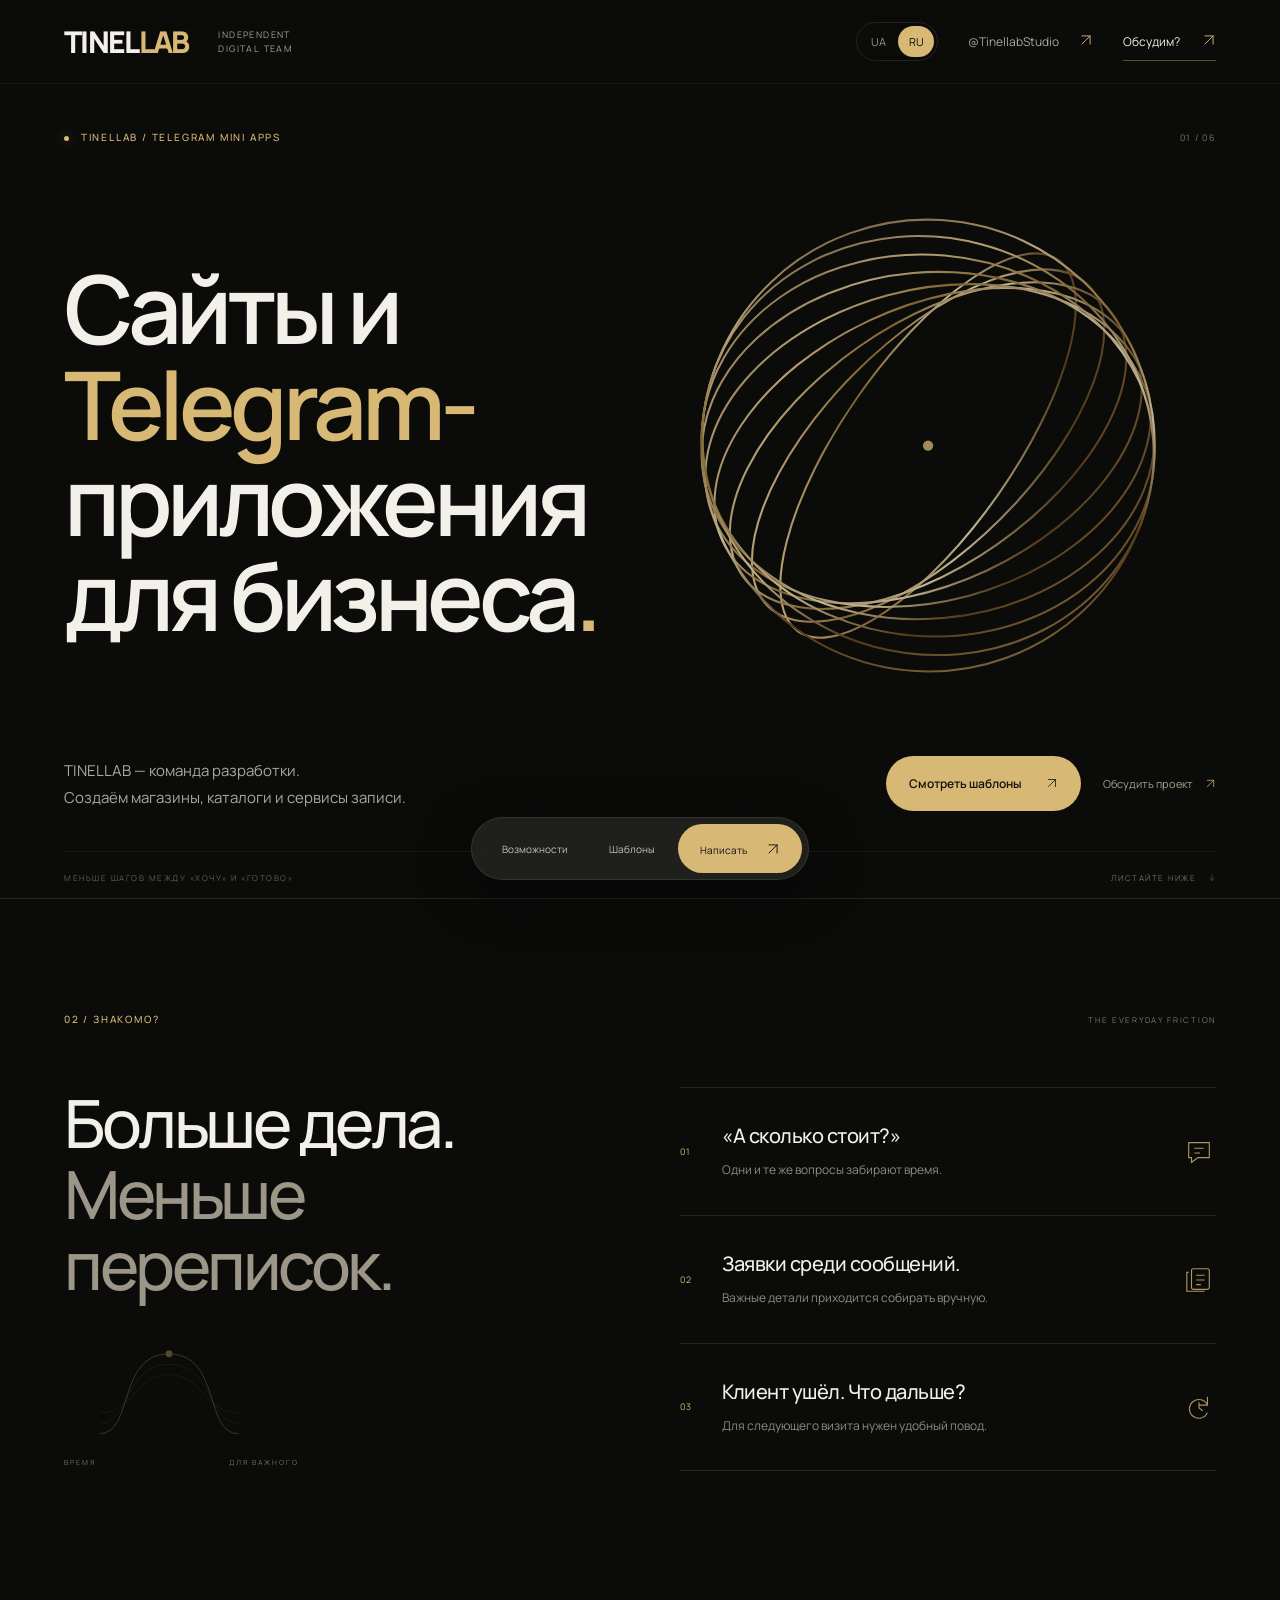
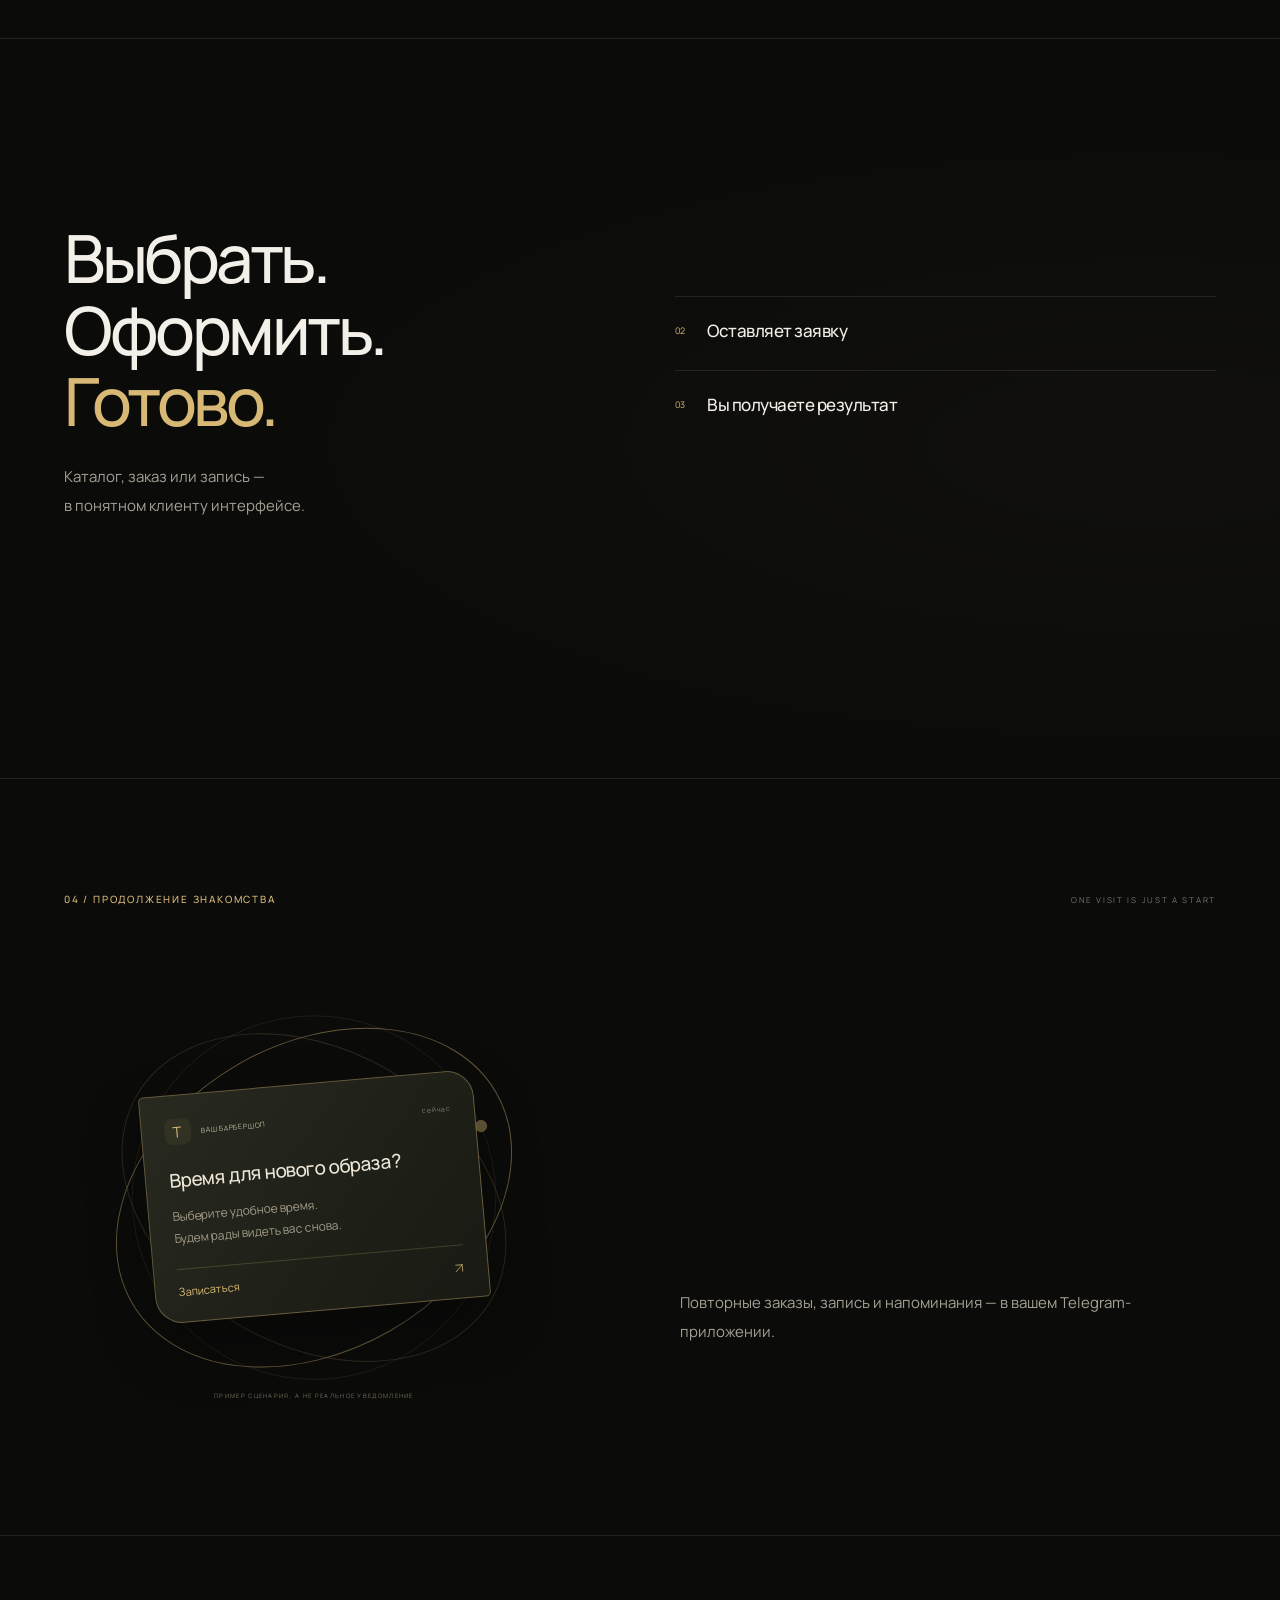
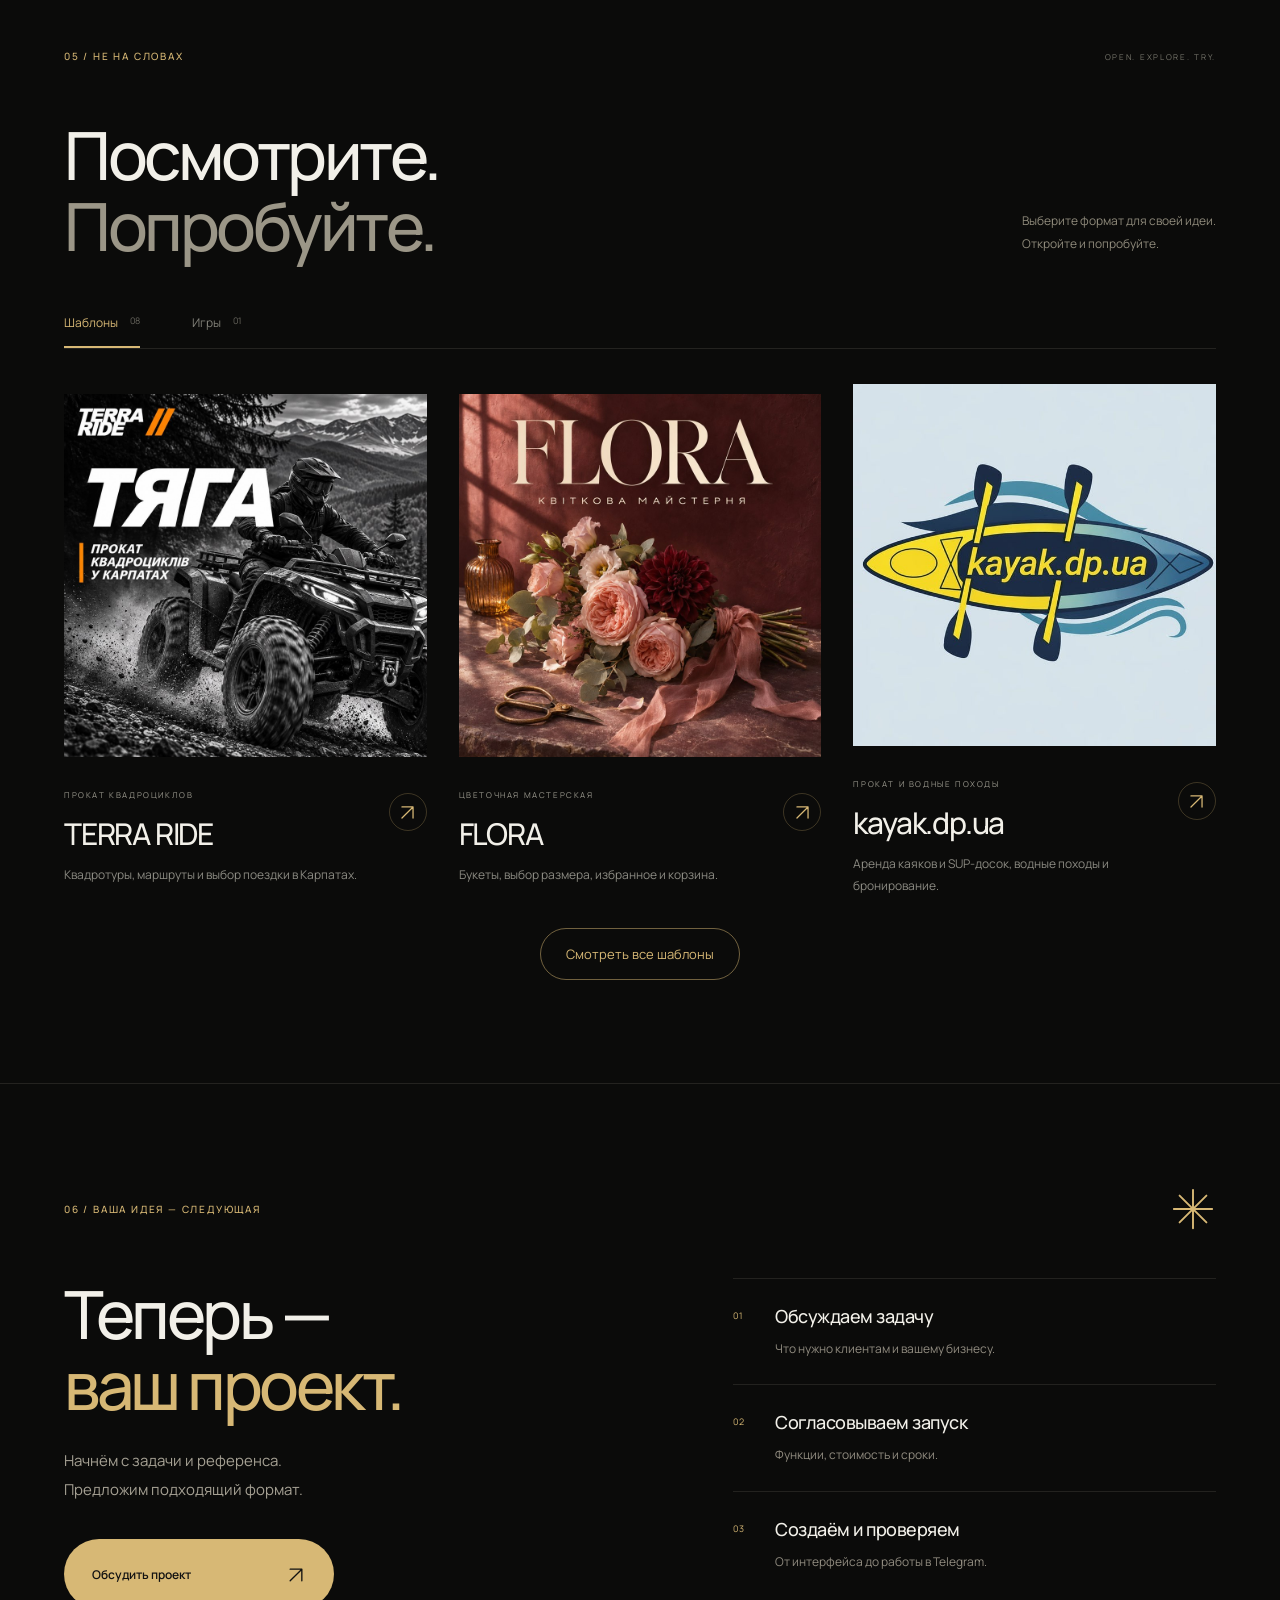
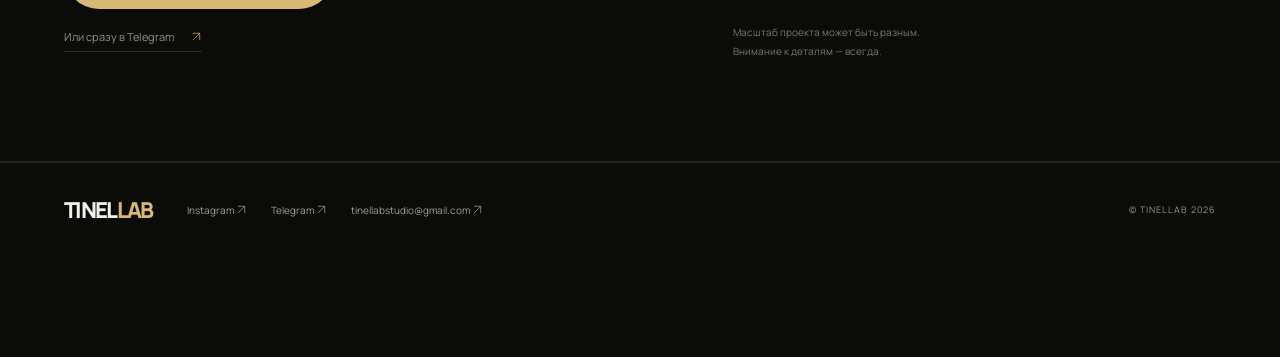
==== commit 629fc6f6: "Remove the WATERMAR phone mockup from the solution section" ====
--- a/index.html
+++ b/index.html
@@ -7,7 +7,7 @@
 <link rel="stylesheet" href="assets/css/main.css?v=gallery"><link rel="stylesheet" href="assets/css/premium.css?v=bottom-launch"><link rel="stylesheet" href="assets/css/contact.css">
 <script defer src="assets/js/icons.js"></script><script defer src="assets/js/boot.js"></script><script defer src="data/projects.js?v=terra-cover"></script><script defer src="assets/js/player.js?v=kayak"></script><script defer src="assets/js/app.js?v=preview"></script><script defer src="assets/js/contact.js?v=field-feedback"></script><script defer src="assets/js/premium.js"></script>
 <script async src="https://telegram.org/js/telegram-web-app.js" onload="window.dispatchEvent(new Event('telegram-ready'))"></script>
-<link rel="stylesheet" href="assets/css/icons.css"><link rel="stylesheet" href="assets/css/story.css"><link rel="stylesheet" href="assets/css/project-covers.css?v=3"><script defer src="assets/js/scroll-scenes.js"></script><link rel="stylesheet" href="assets/css/language.css?v=motion"><script defer src="assets/js/i18n.js?v=preview"></script><link rel="stylesheet" href="assets/css/contact-feedback.css"><link rel="stylesheet" href="assets/css/catalog-expand.css"></head>
+<link rel="stylesheet" href="assets/css/icons.css"><link rel="stylesheet" href="assets/css/story.css?v=clean-solution"><link rel="stylesheet" href="assets/css/project-covers.css?v=3"><script defer src="assets/js/scroll-scenes.js"></script><link rel="stylesheet" href="assets/css/language.css?v=motion"><script defer src="assets/js/i18n.js?v=preview"></script><link rel="stylesheet" href="assets/css/contact-feedback.css"><link rel="stylesheet" href="assets/css/catalog-expand.css"></head>
 <body>
 <div id="boot" hidden role="status" aria-label="Подготовка портфолио"><div class="boot-logo">TINELLAB</div><div class="boot-track" role="progressbar" aria-label="Готовность интерфейса" aria-valuemin="0" aria-valuemax="100" aria-valuenow="8"><i></i></div><div class="boot-label">Идея обретает форму</div></div>
 <script>document.getElementById('boot').hidden=false;window.bootDeadline=setTimeout(function(){document.getElementById('boot').hidden=true},6000)</script>
@@ -32,7 +32,7 @@
 <section class="story-section solution-section" id="approach" aria-labelledby="solution-title">
  <div class="story-section-meta motion-item"><p class="eyebrow">03 / ВАШ БИЗНЕС. ОДНО ПРИЛОЖЕНИЕ.</p><span class="story-index">FROM INTEREST TO ACTION</span></div>
  <div class="solution-layout"><div class="solution-content"><h2 class="motion-item" id="solution-title">Выбрать.<br>Оформить.<br><span>Готово.</span></h2><p class="story-copy motion-item">Каталог, заказ или запись —<br>в понятном клиенту интерфейсе.</p><div class="solution-steps"><article class="motion-item"><span>01</span><div><h3>Клиент выбирает</h3></div></article><article class="motion-item"><span>02</span><div><h3>Оставляет заявку</h3></div></article><article class="motion-item"><span>03</span><div><h3>Вы получаете результат</h3></div></article></div></div>
- <div class="solution-visual motion-item"><div class="visual-coordinate"><span>BUILT AROUND YOUR BUSINESS</span><span>↘</span></div><div class="phone-scenario"><div class="phone-notch" aria-hidden="true"></div><div class="scenario-header"><span class="scenario-mark">T</span><span>Ваш магазин<small>КАТАЛОГ В TELEGRAM</small></span><span class="scenario-online" aria-hidden="true"></span></div><div class="scenario-photo"><img src="assets/screenshots/watermar-3.png" loading="lazy" alt="Экран карточки оборудования WATERMAR"><span>РЕАЛЬНЫЙ ИНТЕРФЕЙС / WATERMAR</span></div><div class="scenario-selected"><span>Товар выбран</span><span>✓</span></div><div class="scenario-cta">Перейти к заявке <span>→</span></div></div><div class="floating-note"><svg viewBox="0 0 24 24" fill="none" aria-hidden="true"><path d="m5 12 4 4L19 6"/></svg><span>Всё нужное.<br><strong>В одном месте.</strong></span></div><p class="visual-caption">Магазины · Сервисы · Запись на услуги</p></div></div>
+ </div>
 </section>
 
 <section class="story-section return-section" id="return" aria-labelledby="return-title">
--- a/assets/css/story.css
+++ b/assets/css/story.css
@@ -102,3 +102,21 @@
 }
 @media(max-width:350px){.story-actions{gap:10px}.story-actions .button{padding:15px 16px;gap:12px}.text-contact{font-size:8px}.story-section h2{font-size:39px}.hero h1{font-size:clamp(32px,9.9vw,40px)}.story-index{font-size:5px}.hero-footer{font-size:5px}.phone-scenario{width:225px}.solution-visual{padding-left:7px;padding-right:7px}.reminder-example{width:250px}.reminder-head{gap:7px}.floating-nav>a:not(.nav-home){padding:13px 12px}}
 @media(prefers-reduced-motion:reduce){.return-orbit svg{animation:none}}
+
+.solution-layout { display: block; }
+@media (min-width: 901px) {
+  .solution-content {
+    display: grid;
+    grid-template-columns: 1fr 1fr;
+    column-gap: 70px;
+    align-items: start;
+  }
+  .solution-content h2 { grid-column: 1; grid-row: 1; }
+  .solution-content > .story-copy { grid-column: 1; grid-row: 2; }
+  .solution-content .solution-steps {
+    grid-column: 2;
+    grid-row: 1 / 3;
+    margin-top: 0;
+    max-width: none;
+  }
+}
